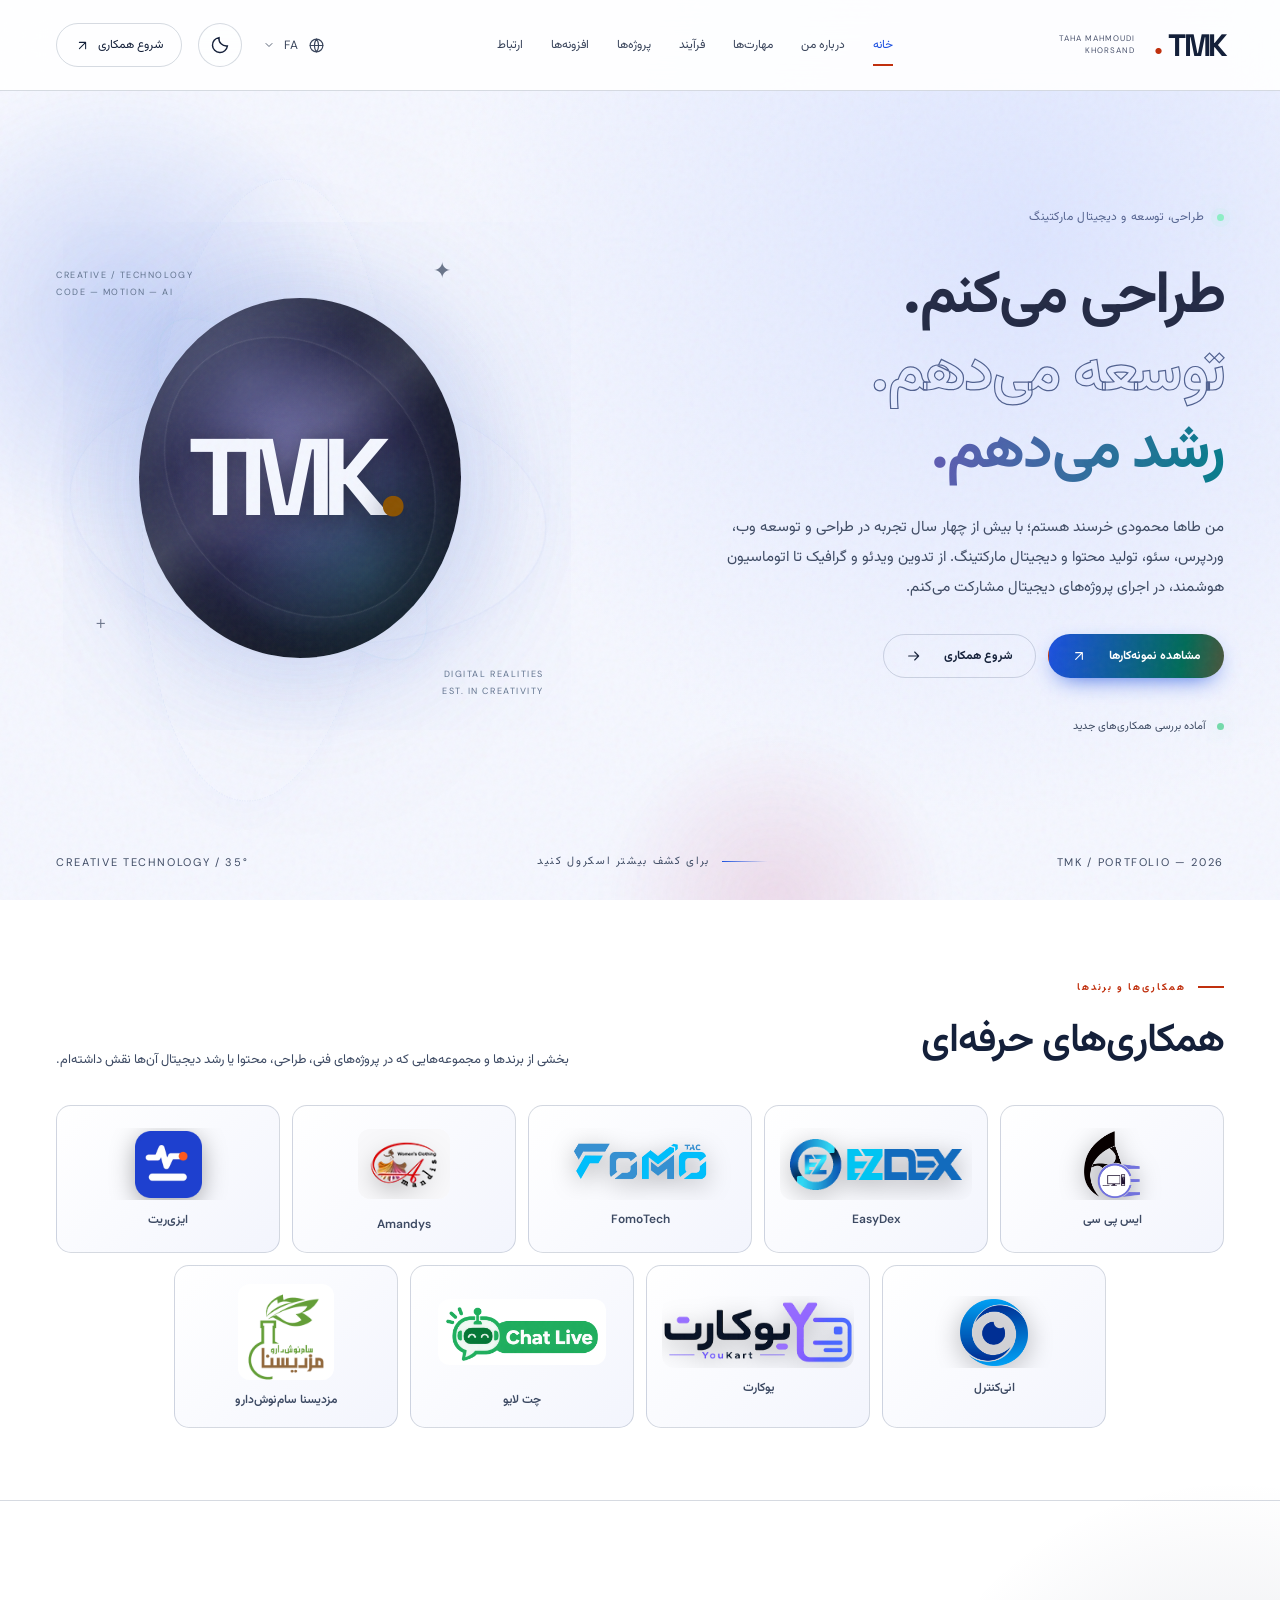
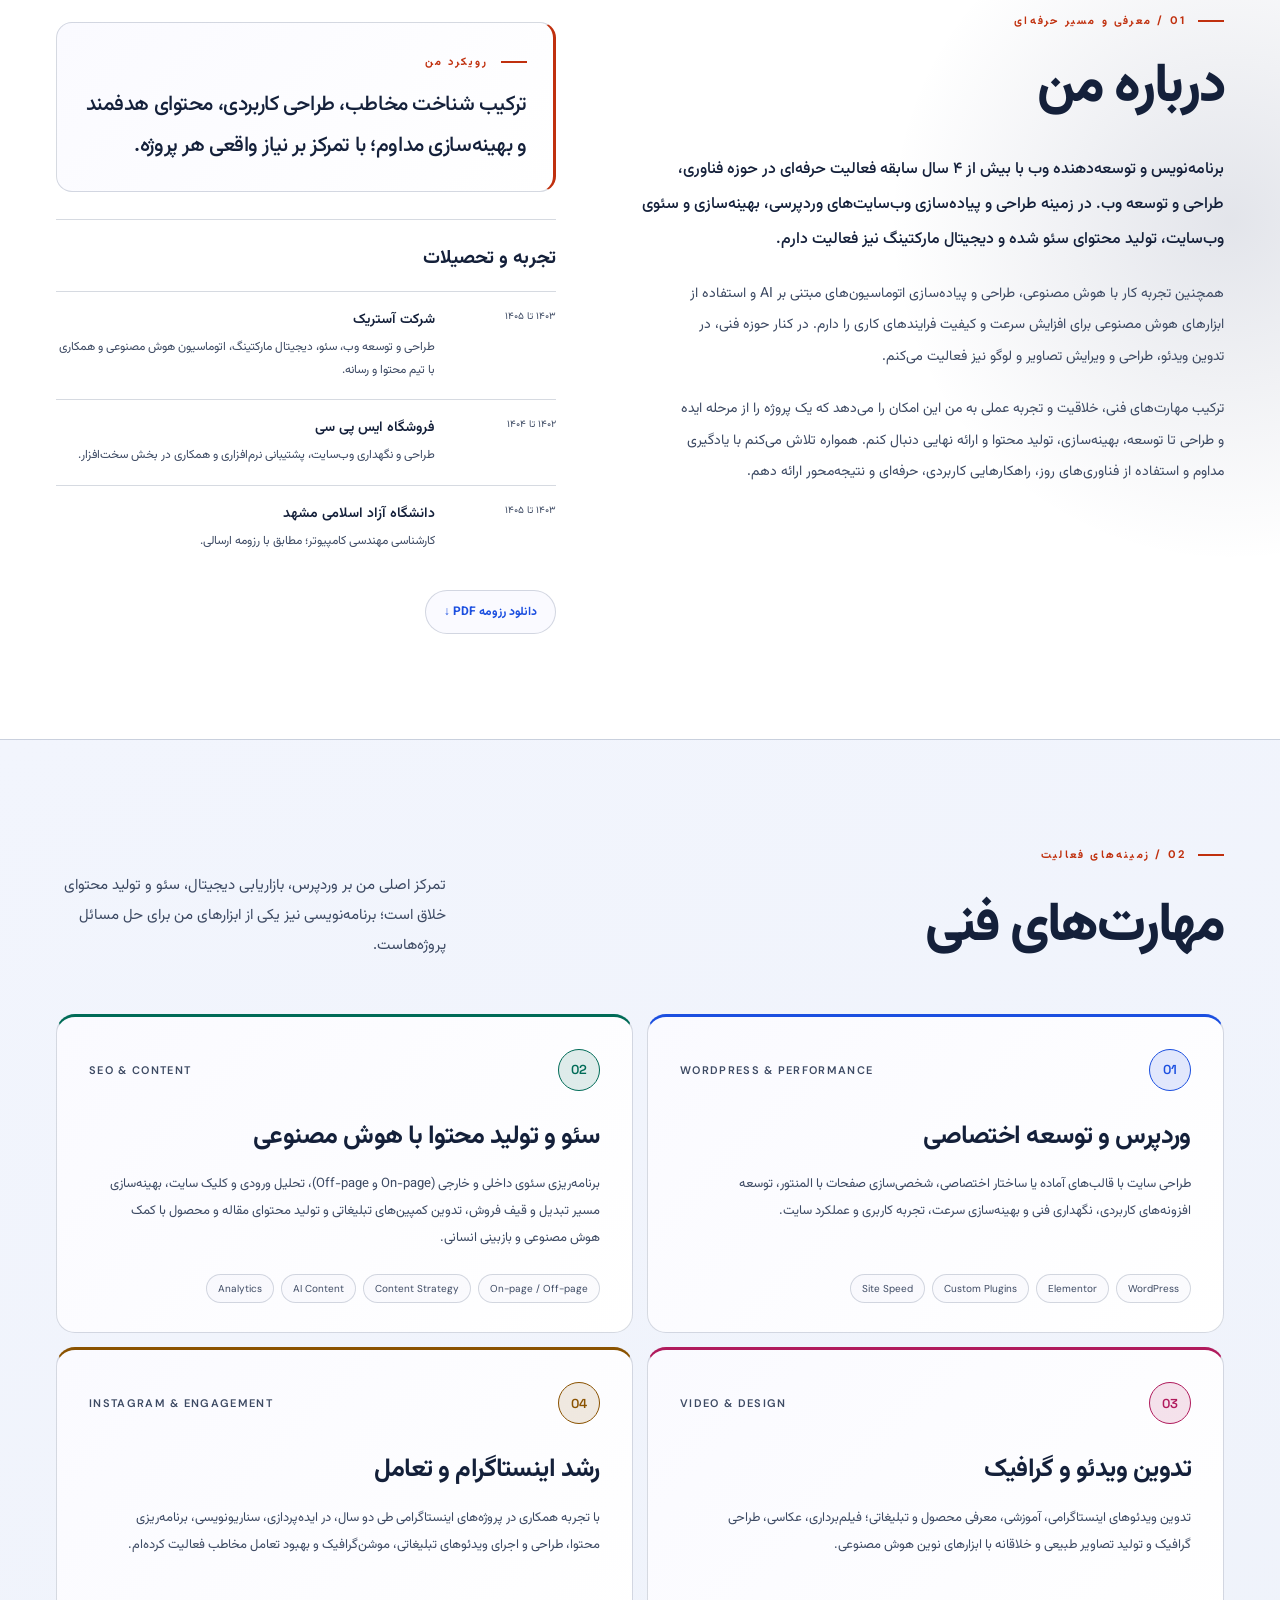
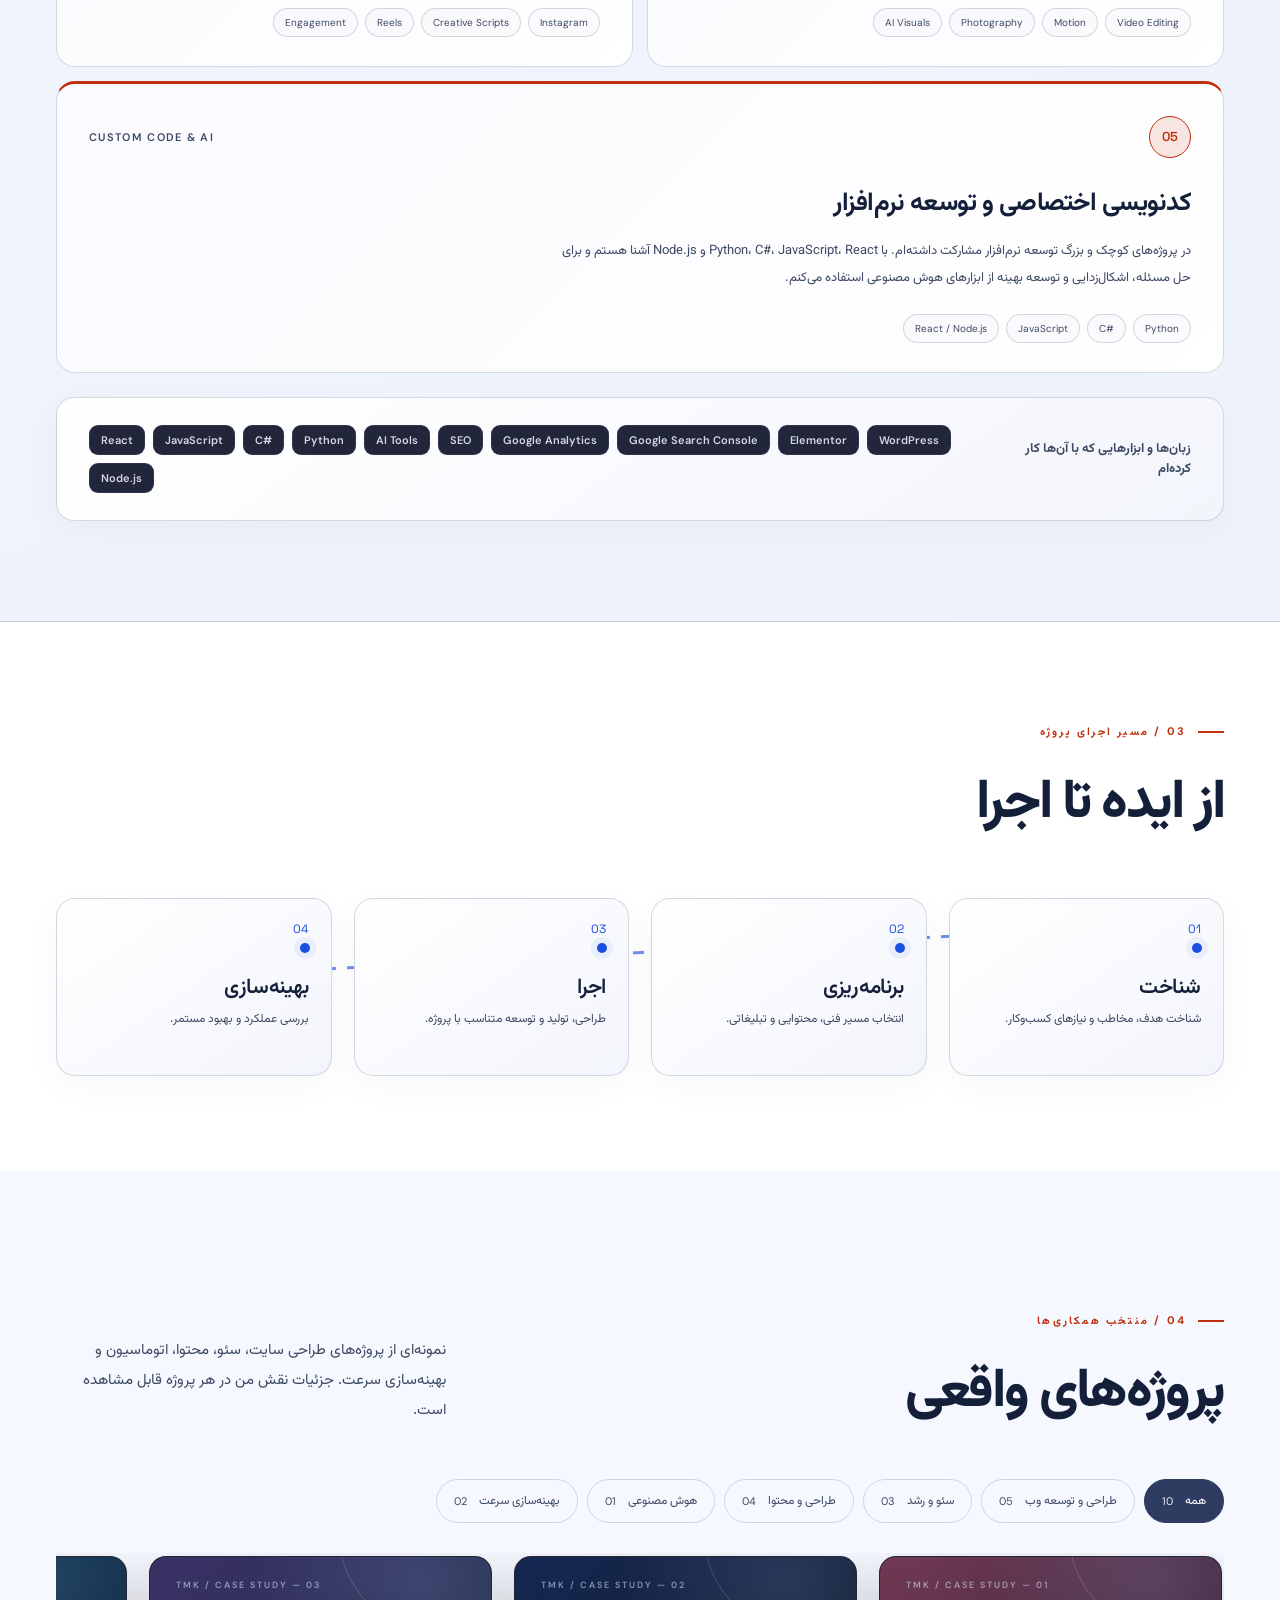
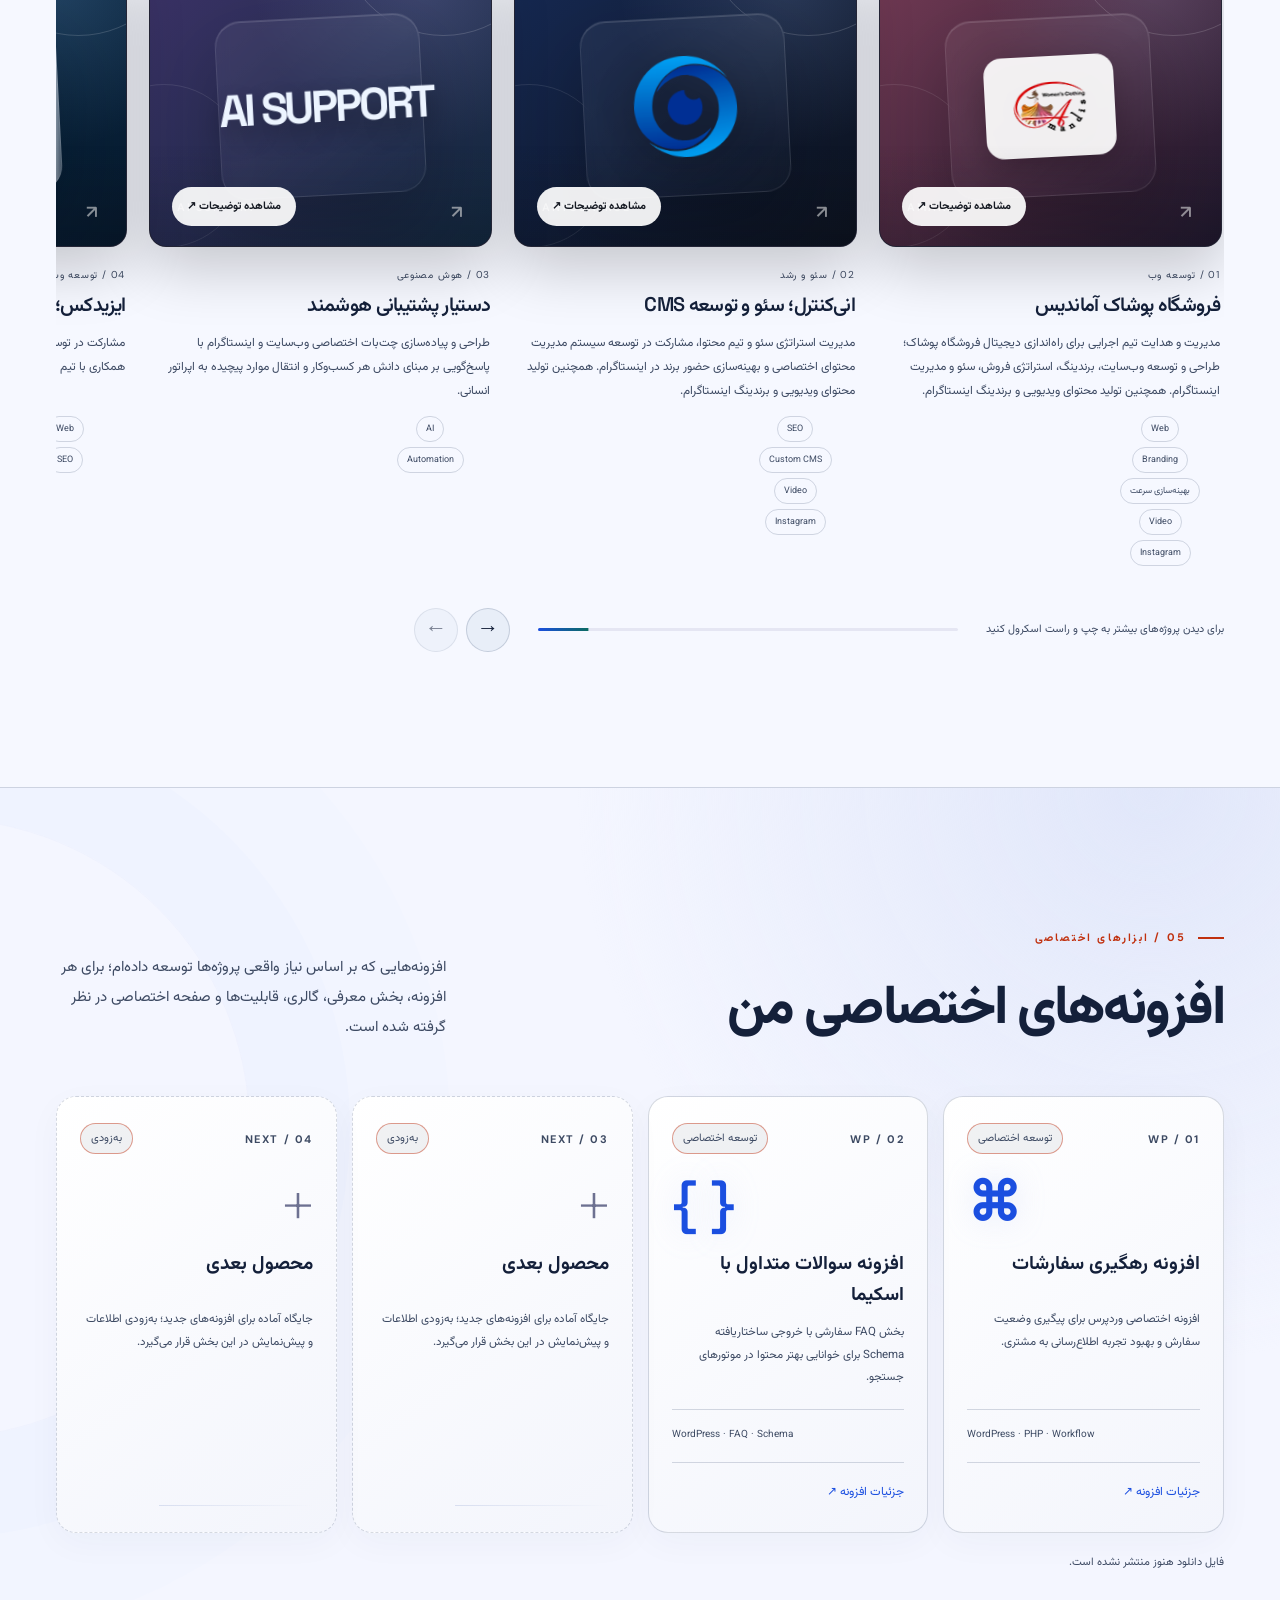
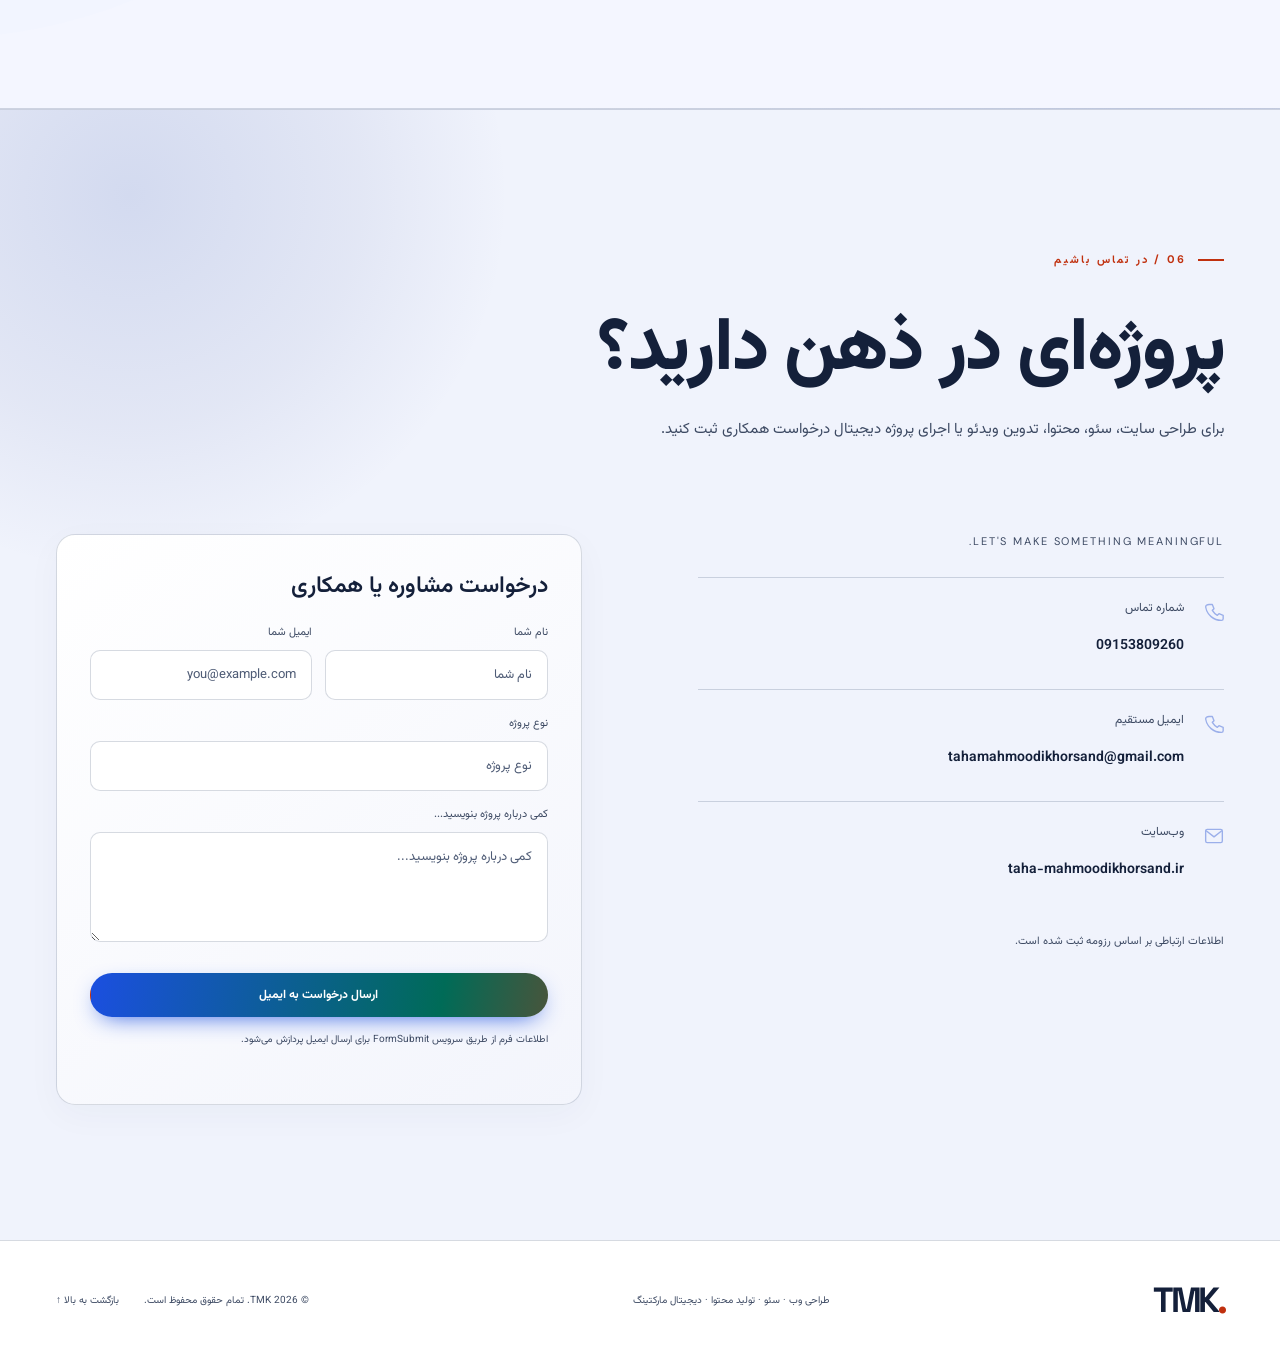
==== index.html @ b14afad9 "first commit" ====
<!DOCTYPE html>

<html data-demo="true" dir="rtl" lang="fa"><head>
<meta charset="utf-8"/><meta content="width=device-width, initial-scale=1" name="viewport"/>
<title>طاها محمودی خرسند | طراحی وب، سئو و دیجیتال مارکتینگ</title><meta content="رزومه و نمونه‌کارهای طاها محمودی خرسند؛ طراحی سایت وردپرسی، توسعه افزونه، سئو، تولید محتوا، تدوین ویدئو، رشد اینستاگرام و دیجیتال مارکتینگ." name="description"/><meta content="#080a13" name="theme-color"/>
<script>(function(){var d=document.documentElement,t=null;try{t=localStorage.getItem('tmk_theme')}catch(e){}if(t!=='dark'&&t!=='light')t=matchMedia('(prefers-color-scheme: light)').matches?'light':'dark';d.dataset.theme=t}())</script><meta name="color-scheme" content="dark light"/><meta name="robots" content="index,follow,max-image-preview:large"/><meta property="og:type" content="website"/><meta property="og:title" content="طاها محمودی خرسند | طراحی وب، سئو و دیجیتال مارکتینگ"/><meta property="og:description" content="رزومه و نمونه‌کارهای طاها محمودی خرسند؛ طراحی سایت وردپرسی، توسعه افزونه، سئو، تولید محتوا، تدوین ویدئو، رشد اینستاگرام و دیجیتال مارکتینگ."/><meta property="og:locale" content="fa_IR"/><meta property="og:site_name" content="TMK"/><meta property="og:image" content="https://taha-mahmoodikhorsand.ir/assets/social/og-image.png"/><meta property="og:image:secure_url" content="https://taha-mahmoodikhorsand.ir/assets/social/og-image.png"/><meta property="og:image:type" content="image/png"/><meta property="og:image:width" content="1200"/><meta property="og:image:height" content="630"/><meta property="og:image:alt" content="نشان TMK؛ طاها محمودی خرسند"/><meta name="twitter:card" content="summary_large_image"/><meta name="twitter:title" content="طاها محمودی خرسند | طراحی وب، سئو و دیجیتال مارکتینگ"/><meta name="twitter:description" content="رزومه و نمونه‌کارهای طاها محمودی خرسند؛ طراحی سایت وردپرسی، توسعه افزونه، سئو، تولید محتوا، تدوین ویدئو، رشد اینستاگرام و دیجیتال مارکتینگ."/><meta name="twitter:image" content="https://taha-mahmoodikhorsand.ir/assets/social/og-image.png"/><meta name="twitter:image:alt" content="نشان TMK؛ طاها محمودی خرسند"/><link rel="icon" type="image/x-icon" href="favicon.ico"/><link rel="icon" type="image/png" sizes="32x32" href="assets/social/favicon-32.png"/><link rel="icon" type="image/png" sizes="192x192" href="assets/logos/icon-192.png"/><link rel="apple-touch-icon" sizes="180x180" href="assets/social/apple-touch-icon.png"/><link rel="preconnect" href="https://fonts.googleapis.com"/><link rel="preconnect" href="https://fonts.gstatic.com" crossorigin=""/><link rel="stylesheet" href="https://fonts.googleapis.com/css2?family=DM+Sans:wght@400;500;600;700;800&amp;family=Space+Grotesk:wght@400;500;600;700&amp;family=Vazirmatn:wght@400;500;600;700;800&amp;display=swap"/><script type="application/ld+json">{"@context": "https://schema.org", "@graph": [{"@type": "Person", "@id": "https://taha-mahmoodikhorsand.ir/#person", "name": "طاها محمودی خرسند", "url": "https://taha-mahmoodikhorsand.ir", "email": "mailto:tahamahmoodikhorsand@gmail.com", "telephone": "+989153809260", "description": "رزومه و نمونه‌کارهای طاها محمودی خرسند؛ طراحی سایت وردپرسی، توسعه افزونه، سئو، تولید محتوا، تدوین ویدئو، رشد اینستاگرام و دیجیتال مارکتینگ.", "image": {"@type": "ImageObject", "url": "https://taha-mahmoodikhorsand.ir/assets/social/tmk-emblem-512.png", "width": 512, "height": 512}, "brand": {"@id": "https://taha-mahmoodikhorsand.ir/#brand"}}, {"@type": "WebSite", "@id": "https://taha-mahmoodikhorsand.ir/#website", "url": "https://taha-mahmoodikhorsand.ir", "name": "طاها محمودی خرسند", "inLanguage": "fa", "publisher": {"@id": "https://taha-mahmoodikhorsand.ir/#person"}, "image": "https://taha-mahmoodikhorsand.ir/assets/social/og-image.png"}, {"@type": "Organization", "@id": "https://taha-mahmoodikhorsand.ir/#brand", "name": "TMK", "url": "https://taha-mahmoodikhorsand.ir/", "logo": {"@type": "ImageObject", "url": "https://taha-mahmoodikhorsand.ir/assets/social/tmk-emblem-512.png", "width": 512, "height": 512}, "image": "https://taha-mahmoodikhorsand.ir/assets/social/og-image.png"}]}</script><link href="site.css" rel="stylesheet"/></head><body>
<div class="site" data-lang="fa"><div aria-hidden="true" class="noise"></div><div aria-hidden="true" class="pointer-light"></div><header class="site-header" id="top"><div class="nav-shell container"><a aria-label="TMK, homepage" class="brand" href="#home"><span class="brand-type">TMK</span><span class="brand-dot">.</span><span class="brand-tag">TAHA MAHMOUDI<br/>KHORSAND</span></a><nav aria-label="Primary navigation" class="desktop-nav"><a class="nav-link nav-active" href="#home">خانه</a><a class="nav-link" href="#about">درباره من</a><a class="nav-link" href="#expertise">مهارت‌ها</a><a class="nav-link" href="#process">فرآیند</a><a class="nav-link" href="#work">پروژه‌ها</a><a class="nav-link" href="#plugins">افزونه‌ها</a><a class="nav-link" href="#contact">ارتباط</a></nav><div class="nav-actions"><div class="language-control" data-language-control=""><button aria-expanded="false" aria-haspopup="true" aria-label="Select language" class="lang-trigger" type="button"><svg aria-hidden="true" class="icon" fill="none" stroke="currentColor" stroke-linecap="round" stroke-linejoin="round" stroke-width="1.65" viewbox="0 0 24 24"><circle cx="12" cy="12" r="9"></circle><path d="M3 12h18M12 3a15 15 0 0 1 0 18M12 3a15 15 0 0 0 0 18"></path></svg><span>FA</span><svg aria-hidden="true" class="icon tiny-icon" fill="none" stroke="currentColor" stroke-linecap="round" stroke-linejoin="round" stroke-width="1.65" viewbox="0 0 24 24"><path d="m6 9 6 6 6-6"></path></svg></button><div class="lang-menu" role="menu"><button class="lang-option is-current" data-locale="fa" role="menuitem" type="button"><span>فارسی</span><span>FA</span></button><button class="lang-option" data-locale="ar" role="menuitem" type="button"><span>العربية</span><span>AR</span></button><button class="lang-option" data-locale="en" role="menuitem" type="button"><span>English</span><span>EN</span></button></div></div><button aria-label="Switch color theme" aria-pressed="false" class="theme-toggle" title="Light / Dark" type="button"><svg class="icon icon-sun" fill="none" stroke="currentColor" stroke-linecap="round" stroke-width="1.7" viewbox="0 0 24 24"><circle cx="12" cy="12" r="4"></circle><path d="M12 2v2m0 16v2M4.93 4.93l1.42 1.42m11.3 11.3 1.42 1.42M2 12h2m16 0h2M4.93 19.07l1.42-1.42m11.3-11.3 1.42-1.42"></path></svg><svg class="icon icon-moon" fill="none" stroke="currentColor" stroke-linecap="round" stroke-width="1.7" viewbox="0 0 24 24"><path d="M20.9 13.2A9 9 0 0 1 10.8 3.1 9 9 0 1 0 20.9 13.2Z"></path></svg></button><a class="nav-contact" href="#contact">شروع همکاری <svg aria-hidden="true" class="icon" fill="none" stroke="currentColor" stroke-linecap="round" stroke-linejoin="round" stroke-width="1.65" viewbox="0 0 24 24"><path d="M7 17 17 7M7 7h10v10"></path></svg></a><button aria-controls="mobile-nav" aria-expanded="false" aria-label="Open menu" class="menu-toggle"><svg aria-hidden="true" class="icon" fill="none" stroke="currentColor" stroke-linecap="round" stroke-linejoin="round" stroke-width="1.65" viewbox="0 0 24 24"><path d="M4 7h16M4 12h16M4 17h16"></path></svg></button></div></div><div class="mobile-nav" hidden="" id="mobile-nav"><a href="#home">خانه<span>01</span></a><a href="#about">درباره من<span>02</span></a><a href="#expertise">مهارت‌ها<span>03</span></a><a href="#process">فرآیند<span>04</span></a><a href="#work">پروژه‌ها<span>05</span></a><a href="#plugins">افزونه‌ها<span>06</span></a><a href="#contact">ارتباط<span>07</span></a></div></header>
<main id="main">
<section aria-labelledby="hero-title" class="hero section" id="home"><div class="hero-ambient ambient-a"></div><div class="hero-ambient ambient-b"></div><div class="hero-grid container"><div class="hero-copy"><div class="hero-eyebrow"><span class="status-ping"></span>طراحی، توسعه و دیجیتال مارکتینگ</div><h1 class="hero-title" id="hero-title"><span class="hero-line">طراحی می‌کنم.</span><span class="hero-line hero-line--outline">توسعه می‌دهم.</span><span class="hero-line hero-line--accent">رشد می‌دهم.</span></h1><p class="hero-description">من طاها محمودی خرسند هستم؛ با بیش از چهار سال تجربه در طراحی و توسعه وب، وردپرس، سئو، تولید محتوا و دیجیتال مارکتینگ. از تدوین ویدئو و گرافیک تا اتوماسیون هوشمند، در اجرای پروژه‌های دیجیتال مشارکت می‌کنم.</p><div class="hero-buttons"><a class="btn btn-primary" href="#work">مشاهده نمونه‌کارها <svg aria-hidden="true" class="icon" fill="none" stroke="currentColor" stroke-linecap="round" stroke-linejoin="round" stroke-width="1.65" viewbox="0 0 24 24"><path d="M7 17 17 7M7 7h10v10"></path></svg></a><a class="btn btn-secondary" href="#contact">شروع همکاری <svg aria-hidden="true" class="icon" fill="none" stroke="currentColor" stroke-linecap="round" stroke-linejoin="round" stroke-width="1.65" viewbox="0 0 24 24"><path d="M4 12h15m-6-6 6 6-6 6"></path></svg></a></div><div class="availability"><span class="availability-dot"></span>آماده بررسی همکاری‌های جدید</div></div><div aria-hidden="true" class="hero-art"><div class="hero-orbit orbit-outer"></div><div class="hero-orbit orbit-inner"></div><div class="hero-orbit orbit-dashed"></div><div class="hero-sphere"><div class="sphere-shine"></div><span class="sphere-logo">TMK<span>.</span></span></div><div class="art-meta meta-top">CREATIVE / TECHNOLOGY<br/>CODE — MOTION — AI</div><div class="art-meta meta-bottom">DIGITAL REALITIES<br/>EST. IN CREATIVITY</div><div class="floating-cross cross-a">✦</div><div class="floating-cross cross-b">+</div></div></div><div class="hero-bottom container"><span>TMK / PORTFOLIO — 2026</span><div class="scroll-indicator"><span class="scroll-line"></span>برای کشف بیشتر اسکرول کنید</div><span>35° / CREATIVE TECHNOLOGY</span></div></section>
<section aria-label="همکاری‌های ارزشمند" class="brands section-sm"><div class="container"><div class="eyebrow">همکاری‌ها و برندها</div><div class="brands-header"><h2 class="minor-heading">همکاری‌های حرفه‌ای</h2><p>بخشی از برندها و مجموعه‌هایی که در پروژه‌های فنی، طراحی، محتوا یا رشد دیجیتال آن‌ها نقش داشته‌ام.</p></div><div class="brand-track"><a class="brand-slot brand-slot--image reveal" href="https://acepc.ir/" target="_blank" rel="noopener noreferrer" aria-label="مشاهده وب‌سایت ایس پی سی"><div class="brand-image-stage"><img alt="ایس پی سی" loading="lazy" src="assets/logos/logo_acepc_finaly01-1.png"/></div><span class="brand-caption">ایس پی سی</span></a><a class="brand-slot brand-slot--image reveal" href="https://ezdex.net/fa" target="_blank" rel="noopener noreferrer" aria-label="مشاهده وب‌سایت EasyDex"><div class="brand-image-stage"><img alt="EasyDex" loading="lazy" src="assets/logos/logo-type.png"/></div><span class="brand-caption">EasyDex</span></a><a class="brand-slot brand-slot--image reveal" href="https://fomotac.ir/" target="_blank" rel="noopener noreferrer" aria-label="مشاهده وب‌سایت FomoTech"><div class="brand-image-stage"><img alt="FomoTech" loading="lazy" src="assets/logos/Fomo-LOGO-png-copy.webp"/></div><span class="brand-caption">FomoTech</span></a><a class="brand-slot brand-slot--image reveal" href="https://amandys.com/" target="_blank" rel="noopener noreferrer" aria-label="مشاهده وب‌سایت Amandys"><div class="brand-image-stage brand-image-stage--light"><img alt="Amandys" loading="lazy" src="assets/logos/amandys-logo.webp"/></div><span class="brand-caption">Amandys</span></a><a class="brand-slot brand-slot--image reveal" href="https://ezrate.me/fa" target="_blank" rel="noopener noreferrer" aria-label="مشاهده وب‌سایت ایزی‌ریت"><div class="brand-image-stage"><img alt="ایزی‌ریت" loading="lazy" src="assets/logos/ezrate-logo.png"/></div><span class="brand-caption">ایزی‌ریت</span></a><a class="brand-slot brand-slot--image reveal" href="https://anycontrol.app/fa" target="_blank" rel="noopener noreferrer" aria-label="مشاهده وب‌سایت انی‌کنترل"><div class="brand-image-stage"><img alt="انی‌کنترل" loading="lazy" src="assets/logos/anycontrol-logo.png"/></div><span class="brand-caption">انی‌کنترل</span></a><div class="brand-slot brand-slot--image reveal"><div class="brand-image-stage brand-image-stage--wide"><img class="logo-on-dark" alt="یوکارت" loading="lazy" src="assets/logos/youkart-logo-lite.png"/><img class="logo-on-light" alt="" aria-hidden="true" loading="lazy" src="assets/logos/youkart-logo-full.png"/></div><span class="brand-caption">یوکارت</span></div><div class="brand-slot brand-slot--image reveal"><div class="brand-image-stage brand-image-stage--paper brand-image-stage--paper-wide"><img alt="چت لایو" loading="lazy" src="assets/logos/chat-live-logo.png"/></div><span class="brand-caption">چت لایو</span></div><a class="brand-slot brand-slot--image reveal" href="https://sam-nosh-daro.onrender.com/?v=2" target="_blank" rel="noopener noreferrer" aria-label="مشاهده وب‌سایت مزدیسنا سام‌نوش‌دارو"><div class="brand-image-stage brand-image-stage--paper brand-image-stage--paper-square"><img alt="مزدیسنا سام‌نوش‌دارو" loading="lazy" src="assets/logos/mazdisena-logo.png"/></div><span class="brand-caption">مزدیسنا سام‌نوش‌دارو</span></a></div></div></section>





<section aria-labelledby="about-heading" class="about-section section" id="about"><div class="about-background"></div><div class="container about-grid"><div class="about-left reveal"><span class="eyebrow">01 / معرفی و مسیر حرفه‌ای</span><h2 class="section-heading" id="about-heading">درباره من</h2><div class="about-body"><p class="about-lead">برنامه‌نویس و توسعه‌دهنده وب با بیش از ۴ سال سابقه فعالیت حرفه‌ای در حوزه فناوری، طراحی و توسعه وب. در زمینه طراحی و پیاده‌سازی وب‌سایت‌های وردپرسی، بهینه‌سازی و سئوی وب‌سایت، تولید محتوای سئو شده و دیجیتال مارکتینگ نیز فعالیت دارم.</p><p>همچنین تجربه کار با هوش مصنوعی، طراحی و پیاده‌سازی اتوماسیون‌های مبتنی بر AI و استفاده از ابزارهای هوش مصنوعی برای افزایش سرعت و کیفیت فرایندهای کاری را دارم. در کنار حوزه فنی، در تدوین ویدئو، طراحی و ویرایش تصاویر و لوگو نیز فعالیت می‌کنم.</p><p>ترکیب مهارت‌های فنی، خلاقیت و تجربه عملی به من این امکان را می‌دهد که یک پروژه را از مرحله ایده و طراحی تا توسعه، بهینه‌سازی، تولید محتوا و ارائه نهایی دنبال کنم. همواره تلاش می‌کنم با یادگیری مداوم و استفاده از فناوری‌های روز، راهکارهایی کاربردی، حرفه‌ای و نتیجه‌محور ارائه دهم.</p></div></div><div class="about-right reveal"><div class="about-quote"><span class="eyebrow">رویکرد من</span><blockquote>ترکیب شناخت مخاطب، طراحی کاربردی، محتوای هدفمند و بهینه‌سازی مداوم؛ با تمرکز بر نیاز واقعی هر پروژه.</blockquote></div><div class="career-timeline"><h3>تجربه و تحصیلات</h3><div class="career-item"><span>۱۴۰۳ تا ۱۴۰۵</span><div><strong>شرکت آستریک</strong><p>طراحی و توسعه وب، سئو، دیجیتال مارکتینگ، اتوماسیون هوش مصنوعی و همکاری با تیم محتوا و رسانه.</p></div></div><div class="career-item"><span>۱۴۰۲ تا ۱۴۰۴</span><div><strong>فروشگاه ایس پی سی</strong><p>طراحی و نگهداری وب‌سایت، پشتیبانی نرم‌افزاری و همکاری در بخش سخت‌افزار.</p></div></div><div class="career-item"><span>۱۴۰۳ تا ۱۴۰۵</span><div><strong>دانشگاه آزاد اسلامی مشهد</strong><p>کارشناسی مهندسی کامپیوتر؛ مطابق با رزومه ارسالی.</p></div></div></div><a class="resume-download" download="taha-mahmoudi-khorsand-resume.pdf" href="assets/resume/taha-khorsand.pdf">دانلود رزومه PDF ↓</a></div></div></section><section aria-labelledby="expertise-heading" class="expertise-section section" id="expertise"><div class="container"><div class="section-top reveal"><span class="eyebrow">02 / زمینه‌های فعالیت</span><div class="section-heading-row"><h2 class="section-heading" id="expertise-heading">مهارت‌های فنی</h2><p class="section-description">تمرکز اصلی من بر وردپرس، بازاریابی دیجیتال، سئو و تولید محتوای خلاق است؛ برنامه‌نویسی نیز یکی از ابزارهای من برای حل مسائل پروژه‌هاست.</p></div></div><div class="expertise-list"><article class="skill-tile reveal"><div class="skill-meta"><span class="skill-index">01</span><span class="skill-code">WORDPRESS &amp; PERFORMANCE</span></div><h3>وردپرس و توسعه اختصاصی</h3><p>طراحی سایت با قالب‌های آماده یا ساختار اختصاصی، شخصی‌سازی صفحات با المنتور، توسعه افزونه‌های کاربردی، نگهداری فنی و بهینه‌سازی سرعت، تجربه کاربری و عملکرد سایت.</p><div class="skill-tags"><span>WordPress</span><span>Elementor</span><span>Custom Plugins</span><span>Site Speed</span></div></article><article class="skill-tile reveal"><div class="skill-meta"><span class="skill-index">02</span><span class="skill-code">SEO &amp; CONTENT</span></div><h3>سئو و تولید محتوا با هوش مصنوعی</h3><p>برنامه‌ریزی سئوی داخلی و خارجی (On-page و Off-page)، تحلیل ورودی و کلیک سایت، بهینه‌سازی مسیر تبدیل و قیف فروش، تدوین کمپین‌های تبلیغاتی و تولید محتوای مقاله و محصول با کمک هوش مصنوعی و بازبینی انسانی.</p><div class="skill-tags"><span>On-page / Off-page</span><span>Content Strategy</span><span>AI Content</span><span>Analytics</span></div></article><article class="skill-tile reveal"><div class="skill-meta"><span class="skill-index">03</span><span class="skill-code">VIDEO &amp; DESIGN</span></div><h3>تدوین ویدئو و گرافیک</h3><p>تدوین ویدئوهای اینستاگرامی، آموزشی، معرفی محصول و تبلیغاتی؛ فیلم‌برداری، عکاسی، طراحی گرافیک و تولید تصاویر طبیعی و خلاقانه با ابزارهای نوین هوش مصنوعی.</p><div class="skill-tags"><span>Video Editing</span><span>Motion</span><span>Photography</span><span>AI Visuals</span></div></article><article class="skill-tile reveal"><div class="skill-meta"><span class="skill-index">04</span><span class="skill-code">INSTAGRAM &amp; ENGAGEMENT</span></div><h3>رشد اینستاگرام و تعامل</h3><p>با تجربه همکاری در پروژه‌های اینستاگرامی طی دو سال، در ایده‌پردازی، سناریونویسی، برنامه‌ریزی محتوا، طراحی و اجرای ویدئوهای تبلیغاتی، موشن‌گرافیک و بهبود تعامل مخاطب فعالیت کرده‌ام.</p><div class="skill-tags"><span>Instagram</span><span>Creative Scripts</span><span>Reels</span><span>Engagement</span></div></article><article class="skill-tile reveal"><div class="skill-meta"><span class="skill-index">05</span><span class="skill-code">CUSTOM CODE &amp; AI</span></div><h3>کدنویسی اختصاصی و توسعه نرم‌افزار</h3><p>در پروژه‌های کوچک و بزرگ توسعه نرم‌افزار مشارکت داشته‌ام. با Python، C#، JavaScript، React و Node.js آشنا هستم و برای حل مسئله، اشکال‌زدایی و توسعه بهینه از ابزارهای هوش مصنوعی استفاده می‌کنم.</p><div class="skill-tags"><span>Python</span><span>C#</span><span>JavaScript</span><span>React / Node.js</span></div></article></div><div class="tech-stack reveal"><span>زبان‌ها و ابزارهایی که با آن‌ها کار کرده‌ام</span><div><b>WordPress</b><b>Elementor</b><b>Google Search Console</b><b>Google Analytics</b><b>SEO</b><b>AI Tools</b><b>Python</b><b>C#</b><b>JavaScript</b><b>React</b><b>Node.js</b></div></div></div></section><section class="process-section section" id="process"><div class="container"><div class="section-top reveal"><span class="eyebrow">03 / مسیر اجرای پروژه</span><h2 class="section-heading">از ایده تا اجرا</h2></div><div class="process-grid"><div aria-hidden="true" class="process-diagonal"></div><article class="process-card reveal"><span class="process-index">01</span><span aria-hidden="true" class="process-node"></span><div><h3>شناخت</h3><p>شناخت هدف، مخاطب و نیازهای کسب‌وکار.</p></div></article><article class="process-card reveal"><span class="process-index">02</span><span aria-hidden="true" class="process-node"></span><div><h3>برنامه‌ریزی</h3><p>انتخاب مسیر فنی، محتوایی و تبلیغاتی.</p></div></article><article class="process-card reveal"><span class="process-index">03</span><span aria-hidden="true" class="process-node"></span><div><h3>اجرا</h3><p>طراحی، تولید و توسعه متناسب با پروژه.</p></div></article><article class="process-card reveal"><span class="process-index">04</span><span aria-hidden="true" class="process-node"></span><div><h3>بهینه‌سازی</h3><p>بررسی عملکرد و بهبود مستمر.</p></div></article></div></div></section><section aria-labelledby="work-heading" class="work-section section" id="work"><div class="container"><div class="section-top reveal"><span class="eyebrow">04 / منتخب همکاری‌ها</span><div class="section-heading-row"><h2 class="section-heading" id="work-heading">پروژه‌های واقعی</h2><p class="section-description">نمونه‌ای از پروژه‌های طراحی سایت، سئو، محتوا، اتوماسیون و بهینه‌سازی سرعت. جزئیات نقش من در هر پروژه قابل مشاهده است.</p></div></div><div aria-label="Filter projects" class="project-filter" role="group"><button aria-pressed="true" class="filter-btn active" data-filter="all" type="button">همه<span>00</span></button><button aria-pressed="false" class="filter-btn" data-filter="web" type="button">طراحی و توسعه وب<span>00</span></button><button aria-pressed="false" class="filter-btn" data-filter="seo" type="button">سئو و رشد<span>00</span></button><button aria-pressed="false" class="filter-btn" data-filter="creative" type="button">طراحی و محتوا<span>00</span></button><button aria-pressed="false" class="filter-btn" data-filter="ai" type="button">هوش مصنوعی<span>00</span></button><button aria-pressed="false" class="filter-btn" data-filter="speed" type="button">بهینه‌سازی سرعت<span>00</span></button></div><div aria-label="برای دیدن پروژه‌های بیشتر به چپ و راست اسکرول کنید" class="projects-scroll" id="projects-scroll" tabindex="0"><article class="project-card" data-categories="web speed creative" data-category="web" data-project="amandys" style="--card-one:#733a54;--card-two:#1f182d">
<a aria-label="مشاهده توضیحات: فروشگاه پوشاک آماندیس" class="project-visual" href="#project-amandys">
<div aria-hidden="true" class="project-art-new art"><div class="project-graphic-ring"></div><div class="project-graphic-ring ring-two"></div><span class="project-art-overline">TMK / CASE STUDY — 01</span><div class="project-logo-wrap"><img alt="" class="project-logo" loading="lazy" src="assets/logos/amandys-logo.webp"/></div><span class="project-art-footer">AMANDYS <span>↗</span></span></div>
<span class="project-view">مشاهده توضیحات ↗</span></a>
<div class="project-info"><div><div class="project-number">01 / توسعه وب</div><h3>فروشگاه پوشاک آماندیس</h3><p class="project-excerpt">مدیریت و هدایت تیم اجرایی برای راه‌اندازی دیجیتال فروشگاه پوشاک؛ طراحی و توسعه وب‌سایت، برندینگ، استراتژی فروش، سئو و مدیریت اینستاگرام. همچنین تولید محتوای ویدیویی و برندینگ اینستاگرام.</p></div><span class="project-tags"><span>Web</span><span>Branding</span><span>بهینه‌سازی سرعت</span><span>Video</span><span>Instagram</span></span></div>
</article><article class="project-card" data-categories="seo creative" data-category="seo" data-project="anycontrol" style="--card-one:#162953;--card-two:#0c121e">
<a aria-label="مشاهده توضیحات: انی‌کنترل؛ سئو و توسعه CMS" class="project-visual" href="#project-anycontrol">
<div aria-hidden="true" class="project-art-new art"><div class="project-graphic-ring"></div><div class="project-graphic-ring ring-two"></div><span class="project-art-overline">TMK / CASE STUDY — 02</span><div class="project-logo-wrap"><img alt="" class="project-logo" loading="lazy" src="assets/logos/anycontrol-logo.png"/></div><span class="project-art-footer">ANYCONTROL <span>↗</span></span></div>
<span class="project-view">مشاهده توضیحات ↗</span></a>
<div class="project-info"><div><div class="project-number">02 / سئو و رشد</div><h3>انی‌کنترل؛ سئو و توسعه CMS</h3><p class="project-excerpt">مدیریت استراتژی سئو و تیم محتوا، مشارکت در توسعه سیستم مدیریت محتوای اختصاصی و بهینه‌سازی حضور برند در اینستاگرام. همچنین تولید محتوای ویدیویی و برندینگ اینستاگرام.</p></div><span class="project-tags"><span>SEO</span><span>Custom CMS</span><span>Video</span><span>Instagram</span></span></div>
</article><article class="project-card" data-categories="ai" data-category="ai" data-project="ai-support" style="--card-one:#3c3267;--card-two:#12283e">
<a aria-label="مشاهده توضیحات: دستیار پشتیبانی هوشمند" class="project-visual" href="#project-ai-support">
<div aria-hidden="true" class="project-art-new art"><div class="project-graphic-ring"></div><div class="project-graphic-ring ring-two"></div><span class="project-art-overline">TMK / CASE STUDY — 03</span><div class="project-logo-wrap"><span class="project-wordmark">AI SUPPORT</span></div><span class="project-art-footer">AI SUPPORT <span>↗</span></span></div>
<span class="project-view">مشاهده توضیحات ↗</span></a>
<div class="project-info"><div><div class="project-number">03 / هوش مصنوعی</div><h3>دستیار پشتیبانی هوشمند</h3><p class="project-excerpt">طراحی و پیاده‌سازی چت‌بات اختصاصی وب‌سایت و اینستاگرام با پاسخ‌گویی بر مبنای دانش هر کسب‌وکار و انتقال موارد پیچیده به اپراتور انسانی.</p></div><span class="project-tags"><span>AI</span><span>Automation</span></span></div>
</article><article class="project-card" data-categories="web" data-category="web" data-project="easydex" style="--card-one:#08385d;--card-two:#07182b">
<a aria-label="مشاهده توضیحات: ایزیدکس؛ توسعه و رشد محتوا" class="project-visual" href="#project-easydex">
<div aria-hidden="true" class="project-art-new art"><div class="project-graphic-ring"></div><div class="project-graphic-ring ring-two"></div><span class="project-art-overline">TMK / CASE STUDY — 04</span><div class="project-logo-wrap"><img alt="" class="project-logo" loading="lazy" src="assets/logos/logo-type.png"/></div><span class="project-art-footer">EASYDEX <span>↗</span></span></div>
<span class="project-view">مشاهده توضیحات ↗</span></a>
<div class="project-info"><div><div class="project-number">04 / توسعه وب</div><h3>ایزیدکس؛ توسعه و رشد محتوا</h3><p class="project-excerpt">مشارکت در توسعه فنی وب‌سایت و راهبری سئو و محتوای هدفمند در همکاری با تیم اجرایی پروژه.</p></div><span class="project-tags"><span>Web</span><span>SEO</span></span></div>
</article><article class="project-card" data-categories="web speed" data-category="web" data-project="ucard" style="--card-one:#31415c;--card-two:#121a30">
<a aria-label="مشاهده توضیحات: یوکارت؛ کارت ویزیت دیجیتال" class="project-visual" href="#project-ucard">
<div aria-hidden="true" class="project-art-new art"><div class="project-graphic-ring"></div><div class="project-graphic-ring ring-two"></div><span class="project-art-overline">TMK / CASE STUDY — 05</span><div class="project-logo-wrap"><img alt="" class="project-logo" loading="lazy" src="assets/logos/youkart-logo-lite.png"/></div><span class="project-art-footer">YOUKART <span>↗</span></span></div>
<span class="project-view">مشاهده توضیحات ↗</span></a>
<div class="project-info"><div><div class="project-number">05 / توسعه وب</div><h3>یوکارت؛ کارت ویزیت دیجیتال</h3><p class="project-excerpt">طراحی و توسعه سایت وردپرسی، مشارکت در بخش‌هایی از بک‌اند اپلیکیشن و تجربه بهینه‌سازی سرعت سایت.</p></div><span class="project-tags"><span>Backend</span><span>WordPress</span><span>بهینه‌سازی سرعت</span></span></div>
</article><article class="project-card" data-categories="seo" data-category="seo" data-project="ezrate" style="--card-one:#09244d;--card-two:#172b69">
<a aria-label="مشاهده توضیحات: ایزی‌ریت؛ سئو و گرافیک" class="project-visual" href="#project-ezrate">
<div aria-hidden="true" class="project-art-new art"><div class="project-graphic-ring"></div><div class="project-graphic-ring ring-two"></div><span class="project-art-overline">TMK / CASE STUDY — 06</span><div class="project-logo-wrap"><img alt="" class="project-logo" loading="lazy" src="assets/logos/ezrate-logo.png"/></div><span class="project-art-footer">EZRATE <span>↗</span></span></div>
<span class="project-view">مشاهده توضیحات ↗</span></a>
<div class="project-info"><div><div class="project-number">06 / سئو و رشد</div><h3>ایزی‌ریت؛ سئو و گرافیک</h3><p class="project-excerpt">فعالیت در تیم پلتفرم نرخ ارز در زمینه سئو، بهبود صفحات و طراحی المان‌های بصری پروژه.</p></div><span class="project-tags"><span>SEO</span><span>UI Graphics</span></span></div>
</article><article class="project-card" data-categories="web" data-category="web" data-project="acepc" style="--card-one:#2d1e42;--card-two:#101827">
<a aria-label="مشاهده توضیحات: فروشگاه ایس پی سی" class="project-visual" href="#project-acepc">
<div aria-hidden="true" class="project-art-new art"><div class="project-graphic-ring"></div><div class="project-graphic-ring ring-two"></div><span class="project-art-overline">TMK / CASE STUDY — 07</span><div class="project-logo-wrap"><img alt="" class="project-logo" loading="lazy" src="assets/logos/logo_acepc_finaly01-1.png"/></div><span class="project-art-footer">ACE PC <span>↗</span></span></div>
<span class="project-view">مشاهده توضیحات ↗</span></a>
<div class="project-info"><div><div class="project-number">07 / توسعه وب</div><h3>فروشگاه ایس پی سی</h3><p class="project-excerpt">طراحی، توسعه و نگهداری وب‌سایت فروشگاه در کنار همکاری در پشتیبانی نرم‌افزار، سخت‌افزار و ارتقای سیستم‌ها.</p></div><span class="project-tags"><span>Web</span><span>Maintenance</span></span></div>
</article><article class="project-card" data-categories="creative" data-category="creative" data-project="fomotech" style="--card-one:#0e3c62;--card-two:#101b31">
<a aria-label="مشاهده توضیحات: فوموتک؛ طراحی رابط کاربری" class="project-visual" href="#project-fomotech">
<div aria-hidden="true" class="project-art-new art"><div class="project-graphic-ring"></div><div class="project-graphic-ring ring-two"></div><span class="project-art-overline">TMK / CASE STUDY — 08</span><div class="project-logo-wrap"><img alt="" class="project-logo" loading="lazy" src="assets/logos/Fomo-LOGO-png-copy.webp"/></div><span class="project-art-footer">FOMOTECH <span>↗</span></span></div>
<span class="project-view">مشاهده توضیحات ↗</span></a>
<div class="project-info"><div><div class="project-number">08 / طراحی</div><h3>فوموتک؛ طراحی رابط کاربری</h3><p class="project-excerpt">همکاری با تیم فوموتک در طراحی و دیزاین بخش‌هایی از رابط کاربری وب‌سایت.</p></div><span class="project-tags"><span>UI</span><span>Visual Design</span></span></div>
</article><article class="project-card" data-categories="seo" data-category="seo" data-project="asterik" style="--card-one:#123361;--card-two:#131a34">
<a aria-label="مشاهده توضیحات: آستریک؛ سئو و اتوماسیون" class="project-visual" href="#project-asterik">
<div aria-hidden="true" class="project-art-new art"><div class="project-graphic-ring"></div><div class="project-graphic-ring ring-two"></div><span class="project-art-overline">TMK / CASE STUDY — 09</span><div class="project-logo-wrap"><span class="project-wordmark">ASTERIK</span></div><span class="project-art-footer">ASTERIK <span>↗</span></span></div>
<span class="project-view">مشاهده توضیحات ↗</span></a>
<div class="project-info"><div><div class="project-number">09 / سئو و رشد</div><h3>آستریک؛ سئو و اتوماسیون</h3><p class="project-excerpt">توسعه وب‌سایت، راهبری فعالیت‌های سئو و تولید محتوا و اجرای اتوماسیون مبتنی بر هوش مصنوعی در همکاری با تیم‌های رسانه.</p></div><span class="project-tags"><span>SEO</span><span>AI Workflows</span></span></div>
</article>
<article class="project-card" data-categories="web creative" data-category="web" data-project="mazdisena" style="--card-one:#1d4a35;--card-two:#112019">
<a aria-label="مشاهده توضیحات: مزدیسنا سام‌نوش‌دارو؛ لندینگ‌پیج خبری" class="project-visual" href="#project-mazdisena">
<div aria-hidden="true" class="project-art-new art"><div class="project-graphic-ring"></div><div class="project-graphic-ring ring-two"></div><span class="project-art-overline">TMK / CASE STUDY — 10</span><div class="project-logo-wrap"><img alt="" class="project-logo" loading="lazy" src="assets/logos/mazdisena-logo.png"/></div><span class="project-art-footer">MAZDISENA <span>↗</span></span></div>
<span class="project-view">مشاهده توضیحات ↗</span></a>
<div class="project-info"><div><div class="project-number">10 / توسعه وب</div><h3>مزدیسنا سام‌نوش‌دارو؛ لندینگ‌پیج خبری</h3><p class="project-excerpt">همکاری با شرکت دارویی مزدیسنا سام‌نوش‌دارو برای طراحی لندینگ‌پیج خبری؛ ارائه اسناد، مدارک و پوشش‌های خبری برای روشن‌کردن این موضوع که داروی منتشرشده با نام شرکت، محصول این مجموعه نبوده است.</p></div><span class="project-tags"><span>Landing Page</span><span>Content</span></span></div>
</article></div><div class="projects-toolbar"><p>برای دیدن پروژه‌های بیشتر به چپ و راست اسکرول کنید</p><div aria-hidden="true" class="projects-progress"><span></span></div><div class="projects-controls"><button aria-label="پروژه قبلی" class="project-arrow" data-direction="prev" type="button">←</button><button aria-label="پروژه بعدی" class="project-arrow" data-direction="next" type="button">→</button></div></div></div></section><section aria-labelledby="plugins-heading" class="plugins-section section" id="plugins"><div aria-hidden="true" class="plugin-orb"></div><div class="container"><div class="section-top reveal"><span class="eyebrow">05 / ابزارهای اختصاصی</span><div class="section-heading-row"><h2 class="section-heading" id="plugins-heading">افزونه‌های اختصاصی من</h2><p class="section-description">افزونه‌هایی که بر اساس نیاز واقعی پروژه‌ها توسعه داده‌ام؛ برای هر افزونه، بخش معرفی، گالری، قابلیت‌ها و صفحه اختصاصی در نظر گرفته شده است.</p></div></div><div class="plugins-grid"><article class="plugin-card reveal" data-plugin="order-tracking"><div class="plugin-card-head"><span class="plugin-index">01 / WP</span><span class="plugin-status">توسعه اختصاصی</span></div><div aria-hidden="true" class="plugin-symbol">⌘</div><h3>افزونه رهگیری سفارشات</h3><p>افزونه اختصاصی وردپرس برای پیگیری وضعیت سفارش و بهبود تجربه اطلاع‌رسانی به مشتری.</p><div class="plugin-tech">WordPress · PHP · Workflow</div><button class="plugin-link plugin-open" data-plugin-open="order-tracking" type="button">جزئیات افزونه ↗</button></article><article class="plugin-card reveal" data-plugin="faq-schema"><div class="plugin-card-head"><span class="plugin-index">02 / WP</span><span class="plugin-status">توسعه اختصاصی</span></div><div aria-hidden="true" class="plugin-symbol">{ }</div><h3>افزونه سوالات متداول با اسکیما</h3><p>بخش FAQ سفارشی با خروجی ساختاریافته Schema برای خوانایی بهتر محتوا در موتورهای جستجو.</p><div class="plugin-tech">WordPress · FAQ · Schema</div><button class="plugin-link plugin-open" data-plugin-open="faq-schema" type="button">جزئیات افزونه ↗</button></article><article class="plugin-card plugin-card--soon reveal"><div class="plugin-card-head"><span class="plugin-index">03 / NEXT</span><span class="plugin-status">به‌زودی</span></div><div aria-hidden="true" class="plugin-placeholder-mark">+</div><h3>محصول بعدی</h3><p>جایگاه آماده برای افزونه‌های جدید؛ به‌زودی اطلاعات و پیش‌نمایش در این بخش قرار می‌گیرد.</p><div class="plugin-ghost-line"></div></article><article class="plugin-card plugin-card--soon reveal"><div class="plugin-card-head"><span class="plugin-index">04 / NEXT</span><span class="plugin-status">به‌زودی</span></div><div aria-hidden="true" class="plugin-placeholder-mark">+</div><h3>محصول بعدی</h3><p>جایگاه آماده برای افزونه‌های جدید؛ به‌زودی اطلاعات و پیش‌نمایش در این بخش قرار می‌گیرد.</p><div class="plugin-ghost-line"></div></article></div><p class="plugins-footnote">فایل دانلود هنوز منتشر نشده است.</p></div></section><section aria-labelledby="contact-heading" class="contact-section section" id="contact"><div class="contact-aura"></div><div class="container"><div class="contact-header reveal"><span class="eyebrow">06 / در تماس باشیم</span><h2 class="contact-heading" id="contact-heading">پروژه‌ای در ذهن دارید؟</h2><p>برای طراحی سایت، سئو، محتوا، تدوین ویدئو یا اجرای پروژه دیجیتال درخواست همکاری ثبت کنید.</p></div><div class="contact-layout"><div class="contact-details reveal"><div class="contact-subheading">LET'S MAKE SOMETHING MEANINGFUL.</div><div class="contact-method"><svg aria-hidden="true" class="icon" fill="none" stroke="currentColor" stroke-linecap="round" stroke-linejoin="round" stroke-width="1.65" viewbox="0 0 24 24"><path d="M6 3h4l2 5-2 2c1.5 2.5 3.5 4.5 6 6l2-2 5 2v4c0 1-1 2-2 2A19 19 0 0 1 2 6c0-2 2-3 4-3Z"></path></svg><div><span>شماره تماس</span><a class="contact-value" dir="ltr" href="tel:+989153809260">09153809260</a></div></div><div class="contact-method"><svg aria-hidden="true" class="icon" fill="none" stroke="currentColor" stroke-linecap="round" stroke-linejoin="round" stroke-width="1.65" viewbox="0 0 24 24"><path d="M6 3h4l2 5-2 2c1.5 2.5 3.5 4.5 6 6l2-2 5 2v4c0 1-1 2-2 2A19 19 0 0 1 2 6c0-2 2-3 4-3Z"></path></svg><div><span>ایمیل مستقیم</span><a class="contact-value" dir="ltr" href="mailto:tahamahmoodikhorsand@gmail.com">tahamahmoodikhorsand@gmail.com</a></div></div><div class="contact-method"><svg aria-hidden="true" class="icon" fill="none" stroke="currentColor" stroke-linecap="round" stroke-linejoin="round" stroke-width="1.65" viewbox="0 0 24 24"><rect height="16" rx="2" width="20" x="2" y="4"></rect><path d="m3 6 9 7 9-7"></path></svg><div><span>وب‌سایت</span><a class="contact-value" dir="ltr" href="https://taha-mahmoodikhorsand.ir" rel="noopener" target="_blank">taha-mahmoodikhorsand.ir</a></div></div><span class="contact-note">اطلاعات ارتباطی بر اساس رزومه ثبت شده است.</span></div><form action="https://formsubmit.co/tahamahmoodikhorsand@gmail.com" class="inquiry-form reveal" data-email-endpoint="https://formsubmit.co/ajax/tahamahmoodikhorsand@gmail.com" id="inquiry-form" method="POST"><h3>درخواست مشاوره یا همکاری</h3><input name="_subject" type="hidden" value="TMK Portfolio — New consultation request"/><input name="_template" type="hidden" value="table"/><input aria-hidden="true" autocomplete="off" class="honeypot" name="_honey" tabindex="-1" type="text" value=""/><div class="form-row"><label><span>نام شما</span><input autocomplete="name" name="name" placeholder="نام شما" required="" type="text"/></label><label><span>ایمیل شما</span><input autocomplete="email" name="email" placeholder="you@example.com" required="" type="email"/></label></div><label><span>نوع پروژه</span><input name="subject" placeholder="نوع پروژه" required="" type="text"/></label><label><span>کمی درباره پروژه بنویسید...</span><textarea minlength="10" name="message" placeholder="کمی درباره پروژه بنویسید..." required="" rows="4"></textarea></label><button class="btn btn-primary form-submit" type="submit">ارسال درخواست به ایمیل</button><p class="form-privacy">اطلاعات فرم از طریق سرویس FormSubmit برای ارسال ایمیل پردازش می‌شود.</p><div aria-live="polite" class="form-feedback" role="status"></div></form></div></div></section></main><footer class="footer"><div class="container footer-inner"><a class="footer-brand" href="#home">TMK<span>.</span></a><span class="footer-description">طراحی وب · سئو · تولید محتوا · دیجیتال مارکتینگ</span><div class="footer-end"><span>© <span id="year">2026</span> TMK. تمام حقوق محفوظ است.</span><a href="#home">بازگشت به بالا ↑</a></div></div></footer><div aria-live="polite" class="toaster" id="toast" role="status"></div><dialog aria-label="شرح همکاری" class="project-dialog" id="project-dialog"><button aria-label="Close dialog" class="dialog-close" type="button">×</button><div class="dialog-header"><span class="dialog-kicker"></span><h2 class="dialog-title"></h2><p class="dialog-description"></p></div><div class="dialog-inner"><div class="dialog-section"><h3 class="dialog-role-title"></h3><ul class="dialog-roles"></ul></div><div class="dialog-section"><h3 class="dialog-gallery-title"></h3><p class="dialog-gallery-note"></p><div class="dialog-gallery"></div></div><div class="dialog-section"><h3 class="dialog-compare-title"></h3><div class="compare-grid"></div></div><div class="dialog-actions"><a class="btn btn-primary dialog-website" rel="noopener noreferrer" target="_blank"></a></div></div></dialog><dialog aria-label="معرفی افزونه" class="project-dialog plugin-dialog" id="plugin-dialog"><button aria-label="Close dialog" class="dialog-close" type="button">×</button><div class="dialog-header"><span class="dialog-kicker"></span><h2 class="dialog-title"></h2><p class="dialog-description"></p></div><div class="dialog-inner"><div class="dialog-section"><h3 class="dialog-role-title"></h3><ul class="dialog-roles"></ul></div><div class="dialog-section"><h3 class="dialog-gallery-title"></h3><div class="dialog-gallery"></div></div><div class="dialog-actions"><a class="btn btn-secondary plugin-detail-page"></a><button class="btn btn-primary plugin-download" disabled="" type="button"></button></div><p class="dialog-footnote"></p></div></dialog><script id="site-config" type="application/json">{"lang": "fa", "copySuccess": "متن درخواست کپی شد؛ پس از اضافه شدن ایمیل، امکان ارسال مستقیم فعال می‌شود.", "copyFail": "متن درخواست آماده شد. می‌توانید آن را کپی کنید.", "viewMore": "پروژه‌های بیشتر", "viewLess": "نمایش کمتر", "demoMode": false, "moreDefault": 1000, "projects": [{"slug": "amandys", "title": "فروشگاه پوشاک آماندیس", "description": "مدیریت و هدایت تیم اجرایی برای راه‌اندازی دیجیتال فروشگاه پوشاک؛ طراحی و توسعه وب‌سایت، برندینگ، استراتژی فروش، سئو و مدیریت اینستاگرام. همچنین تولید محتوای ویدیویی و برندینگ اینستاگرام.", "category": "web", "tags": ["Web", "Branding", "SEO", "Video", "Instagram"]}, {"slug": "anycontrol", "title": "انی‌کنترل؛ سئو و توسعه CMS", "description": "مدیریت استراتژی سئو و تیم محتوا، مشارکت در توسعه سیستم مدیریت محتوای اختصاصی و بهینه‌سازی حضور برند در اینستاگرام. همچنین تولید محتوای ویدیویی و برندینگ اینستاگرام.", "category": "seo", "tags": ["SEO", "Custom CMS", "Content", "Video", "Instagram"]}, {"slug": "ai-support", "title": "دستیار پشتیبانی هوشمند", "description": "طراحی و پیاده‌سازی چت‌بات اختصاصی وب‌سایت و اینستاگرام با پاسخ‌گویی بر مبنای دانش هر کسب‌وکار و انتقال موارد پیچیده به اپراتور انسانی.", "category": "ai", "tags": ["AI", "Automation", "Support"]}, {"slug": "easydex", "title": "ایزیدکس؛ توسعه و رشد محتوا", "description": "مشارکت در توسعه فنی وب‌سایت و راهبری سئو و محتوای هدفمند در همکاری با تیم اجرایی پروژه.", "category": "web", "tags": ["Web", "SEO", "Content"]}, {"slug": "ucard", "title": "یوکارت؛ کارت ویزیت دیجیتال", "description": "توسعه وب‌سایت وردپرسی و مشارکت در معماری، برنامه‌نویسی و توسعه بک‌اند پلتفرم کارت ویزیت دیجیتال.", "category": "web", "tags": ["Backend", "WordPress", "Architecture"]}, {"slug": "ezrate", "title": "ایزی‌ریت؛ سئو و گرافیک", "description": "فعالیت در تیم پلتفرم نرخ ارز در زمینه سئو، بهبود صفحات و طراحی المان‌های بصری پروژه.", "category": "seo", "tags": ["SEO", "UI Graphics", "Growth"]}, {"slug": "acepc", "title": "فروشگاه ایس پی سی", "description": "طراحی، توسعه و نگهداری وب‌سایت فروشگاه در کنار همکاری در پشتیبانی نرم‌افزار، سخت‌افزار و ارتقای سیستم‌ها.", "category": "web", "tags": ["Web", "Maintenance", "IT"]}, {"slug": "fomotech", "title": "فوموتک؛ طراحی رابط کاربری", "description": "همکاری با تیم فوموتک در طراحی و دیزاین بخش‌هایی از رابط کاربری وب‌سایت.", "category": "creative", "tags": ["UI", "Visual Design", "Web"]}, {"slug": "asterik", "title": "آستریک؛ سئو و اتوماسیون", "description": "توسعه وب‌سایت، راهبری فعالیت‌های سئو و تولید محتوا و اجرای اتوماسیون مبتنی بر هوش مصنوعی در همکاری با تیم‌های رسانه.", "category": "seo", "tags": ["SEO", "AI Workflows", "Content"]}, {"slug": "mazdisena", "title": "مزدیسنا سام‌نوش‌دارو؛ لندینگ‌پیج خبری", "description": "همکاری با شرکت دارویی مزدیسنا سام‌نوش‌دارو برای طراحی لندینگ‌پیج خبری؛ ارائه اسناد، مدارک و پوشش‌های خبری برای روشن‌کردن این موضوع که داروی منتشرشده با نام شرکت، محصول این مجموعه نبوده است.", "category": "web", "tags": ["Landing Page", "Content", "Design"]}], "formSending": "در حال ارسال درخواست...", "formSuccess": "درخواست ثبت شد. پاسخ از طریق ایمیل ارائه می‌شود.", "formError": "ارسال انجام نشد؛ دوباره تلاش کنید یا مستقیماً ایمیل بزنید.", "formActive": "برای دریافت اولین درخواست‌ها، مالک ایمیل باید لینک فعال‌سازی FormSubmit را تأیید کند.", "projectDetails": {"amandys": {"intro": "آماندیس، پروژه راه‌اندازی و توسعه دیجیتال فروشگاه پوشاک زنانه بود. بر اساس رزومه، مسئولیت هدایت و هماهنگی تیم اجرایی و نظارت بر فرایندهای آنلاین مجموعه را برعهده داشتم.", "roles": ["مدیریت مسیر راه‌اندازی و توسعه وب‌سایت فروشگاهی", "هماهنگی برندینگ و استراتژی‌های فروش آنلاین", "راهبری فعالیت‌های سئو و مدیریت اینستاگرام", "همکاری در بررسی و بهینه‌سازی عملکرد و سرعت وب‌سایت", "تولید محتوای ویدیویی و برندینگ اینستاگرام"], "website": "https://amandys.com/", "gallery": [], "before": [{"src": "assets/gallery/projects/amandys-before.webp", "alt": "آماندیس؛ قبل"}], "after": [{"src": "assets/gallery/projects/amandys-after-1.webp", "alt": "آماندیس؛ بعد (صفحه اصلی)"}, {"src": "assets/gallery/projects/amandys-after-2.webp", "alt": "آماندیس؛ بعد (محصولات)"}], "noGallery": true, "seo": [], "speed": [], "instagram": {"url": "https://www.instagram.com/amandys.shop/", "handle": "@Amandys.shop", "image": null}}, "anycontrol": {"intro": "در پروژه انی‌کنترل، به‌عنوان مدیر سئو و محتوا فعالیت کردم و هم‌زمان در بخش فنی سیستم مدیریت محتوای اختصاصی و بهبود حضور اینستاگرامی مجموعه همکاری داشتم.", "roles": ["راهبری استراتژی سئو و اولویت‌بندی موضوعات محتوا", "مدیریت و هماهنگی تیم تولید محتوا", "مشارکت در طراحی و توسعه CMS اختصاصی", "همکاری در بهینه‌سازی محتوای سایت و فعالیت‌های اینستاگرام", "تولید محتوای ویدیویی و برندینگ اینستاگرام"], "website": "https://anycontrol.app/fa", "gallery": [{"src": "assets/gallery/projects/anycontrol-home.webp", "alt": "صفحه اصلی انی‌کنترل"}, {"src": "assets/gallery/projects/anycontrol-blog.webp", "alt": "بلاگ انی‌کنترل"}], "seo": [{"src": "assets/gallery/projects/anycontrol-search-console-28d.webp", "alt": "گزارش عملکرد سرچ کنسول؛ ۲۸ روز اخیر"}, {"src": "assets/gallery/projects/anycontrol-search-console-compare.webp", "alt": "سرچ کنسول؛ مقایسه ۷ روز اخیر با ۷ روز قبل"}], "instagram": {"url": "", "handle": "", "image": null}}, "ai-support": {"intro": "برای پاسخ‌گویی به کاربران وب‌سایت و اینستاگرام، سامانه پشتیبانی هوشمندی طراحی و پیاده‌سازی کردم که پاسخ‌ها را بر اساس اطلاعات همان کسب‌وکار ارائه می‌دهد. بر اساس رزومه، این راهکار در پروژه‌های انی‌کنترل و ایزیدکس مورد استفاده قرار گرفته است.", "roles": ["طراحی فرایند پاسخ‌گویی بر پایه اطلاعات اختصاصی کسب‌وکار", "پیاده‌سازی پاسخ‌گویی در وب‌سایت و کانال‌های اینستاگرامی", "تعریف مسیر ارجاع مسائل پیچیده به پشتیبان انسانی", "استفاده از اتوماسیون برای کمک به فرایند خدمات مشتری"], "website": "", "gallery": [{"src": "assets/gallery/projects/ai-support-dashboard.webp", "alt": "داشبورد سامانه پشتیبانی هوشمند"}], "before": null, "after": null}, "easydex": {"intro": "در پلتفرم ایزیدکس، در توسعه فنی سایت با تیم اجرایی همکاری داشتم و مسئولیت برنامه‌ریزی و هدایت فعالیت‌های سئو و تولید محتوای هدفمند را پیگیری کردم.", "roles": ["همکاری با تیم در توسعه فنی وب‌سایت", "راهبری مسیر سئو و معماری محتوایی", "برنامه‌ریزی و اجرای تولید محتوای هدفمند", "هماهنگی نیازهای فنی و محتوایی پروژه"], "website": "https://ezdex.net/fa", "gallery": [{"src": "assets/gallery/projects/easydex-landing.webp", "alt": "صفحه فرود ایزی‌دکس"}], "before": null, "after": null, "seo": [], "speed": []}, "ucard": {"intro": "یوکارت پلتفرمی برای ساخت کارت ویزیت دیجیتال است. در طراحی و توسعه سایت وردپرسی آن و نیز در بخش‌هایی از معماری و کدنویسی بک‌اند اپلیکیشن همکاری داشتم.", "roles": ["طراحی و توسعه وب‌سایت مبتنی بر وردپرس", "مشارکت در معماری نرم‌افزار و توسعه بک‌اند اپلیکیشن", "همکاری در سفارشی‌سازی نیازهای فنی پلتفرم", "فعالیت در زمینه بهینه‌سازی عملکرد و سرعت وب‌سایت"], "website": "", "gallery": [], "before": null, "after": null}, "ezrate": {"intro": "در تیم پلتفرم اعلام نرخ ارز ایزی‌ریت، تمرکز همکاری من بر سئو و طراحی گرافیک بود؛ از بهبود صفحات و محتوای سایت تا طراحی اجزای بصری موردنیاز پروژه.", "roles": ["همکاری در بهینه‌سازی سئو و صفحات سایت", "طراحی گرافیک و عناصر بصری", "پشتیبانی از فعالیت‌های محتوایی و رشد ارگانیک", "همکاری با تیم در ارزیابی تجربه کاربری صفحات"], "website": "https://ezrate.me/fa", "gallery": [], "before": null, "after": null}, "acepc": {"intro": "در فروشگاه ایس پی سی، طراحی، توسعه و نگهداری سایت را در کنار مسئولیت‌های مرتبط با نرم‌افزار و سخت‌افزار سیستم‌ها انجام دادم.", "roles": ["طراحی و نگهداری وب‌سایت فروشگاه", "رفع مشکلات نرم‌افزاری سیستم‌ها", "همکاری در ارتقا، مونتاژ و پشتیبانی سخت‌افزار"], "website": "https://acepc.ir/", "gallery": [{"src": "assets/gallery/projects/acepc-home.webp", "alt": "صفحه اصلی فروشگاه ایس پی سی"}, {"src": "assets/gallery/projects/acepc-shop.webp", "alt": "صفحه فروشگاه و فهرست محصولات ایس پی سی"}], "before": null, "after": null}, "fomotech": {"intro": "همکاری من با تیم فوموتک بر بخش‌هایی از طراحی و دیزاین رابط کاربری وب‌سایت متمرکز بود.", "roles": ["مشارکت در طراحی بصری بخش‌هایی از رابط کاربری", "همکاری در اصلاح و تکمیل اجزای طراحی با تیم پروژه"], "website": "https://fomotac.ir/", "gallery": [], "noGallery": true}, "asterik": {"intro": "در آستریک در زمینه توسعه وب، سئو و دیجیتال مارکتینگ فعالیت داشتم و با تیم‌های محتوا، سوشال‌مدیا و تولید ویدئو در اجرای پروژه‌ها همکاری کردم.", "roles": ["طراحی و توسعه وب‌سایت", "سئو، تولید محتوا و بهبود برندسازی", "ایجاد و به‌کارگیری اتوماسیون‌های هوش مصنوعی", "همکاری با تیم شبکه‌های اجتماعی و تولید ویدئو"], "website": "", "gallery": [], "noGallery": true}, "mazdisena": {"intro": "مزدیسنا سام‌نوش‌دارو یک شرکت داروسازی است. پس از آنکه دارویی با نام این شرکت پخش شد، یک لندینگ‌پیج خبری برای اطلاع‌رسانی طراحی شد تا با ارائه اسناد و مدارک و پوشش‌های خبری نشان دهد این دارو محصول شرکت نبوده است.", "roles": ["طراحی لندینگ‌پیج خبری و اطلاع‌رسانی", "ساختاردهی اسناد، مدارک و پوشش‌های خبری برای ارائه روشن و قابل‌پیگیری به مخاطب", "پیاده‌سازی و انتشار آنلاین صفحه"], "website": "https://sam-nosh-daro.onrender.com/?v=2", "gallery": [{"src": "assets/gallery/projects/mazdisena-news.webp", "alt": "صفحه اصلی لندینگ خبری مزدیسنا سام‌نوش‌دارو"}], "before": null, "after": null}}, "pluginDetails": {"order-tracking": {"title": "افزونه رهگیری سفارشات", "intro": "افزونه‌ای اختصاصی برای پیگیری سفارش‌ها در سایت‌های وردپرسی و ارائه اطلاعات وضعیت سفارش به مشتری.", "description": "طراحی شده برای نیازهای اختصاصی فرایند پیگیری سفارش در وردپرس.", "features": ["رهگیری و نمایش وضعیت سفارش", "قابل توسعه و سفارشی‌سازی متناسب با گردش کار فروشگاه", "تمرکز بر تجربه پیگیری سفارش مشتری"], "gallery": [], "downloadUrl": "", "moreUrl": "plugins/order-tracking/index.html"}, "faq-schema": {"title": "افزونه سوالات متداول با اسکیما", "intro": "افزونه‌ای اختصاصی برای نمایش پرسش‌های متداول و افزودن داده‌های ساختاریافته FAQ در صفحات مناسب وب‌سایت.", "description": "برای سازمان‌دهی سوالات متداول و خواناتر کردن ساختار محتوا برای موتورهای جستجو.", "features": ["ایجاد بخش سوالات متداول در صفحات سایت", "تولید داده‌های ساختاریافته FAQ (Schema)", "سفارشی‌سازی نمایش متناسب با طراحی سایت"], "gallery": [], "downloadUrl": "", "moreUrl": "plugins/faq-schema/index.html"}}, "ui": {"website": "مشاهده وب‌سایت پروژه", "website_pending": "لینک سایت پس از ثبت آدرس", "project_role": "نقش و مسئولیت من", "project_gallery": "گالری و مستندات پروژه", "before_after": "مقایسه قبل و بعد", "before": "قبل", "after": "بعد", "placeholder": "تصویر واقعی هنوز بارگذاری نشده است", "gallery_hint": "این جایگاه برای اسکرین‌شات واقعی سایت، گزارش سئو یا نتایج PageSpeed در نظر گرفته شده است؛ فعلاً عدد یا نتیجه‌ای نمایش داده نمی‌شود.", "plugin_features": "قابلیت‌ها و کاربردها", "plugin_gallery": "گالری تصاویر افزونه", "download": "دانلود افزونه", "download_pending": "فایل دانلود هنوز منتشر نشده است", "plugin_more": "مشاهده بیشتر", "project_popup": "شرح همکاری", "plugin_popup": "معرفی افزونه", "more_page": "صفحه معرفی کامل", "seo_title": "نتایج سئو", "speed_title": "نتایج سرعت سایت", "instagram_title": "اینستاگرام", "instagram_btn": "مشاهده اینستاگرام", "instagram_pending": "لینک اینستاگرام پس از ثبت"}}</script></div>
<script defer="" src="site.js"></script>
</body></html>
---- site.css ----
:root{--bg:#070911;--surface:#101321;--surface2:#15192a;--text:#f6f7fe;--muted:#a5abbd;--soft:#6c738b;--purple:#a0b5f0;--cyan:#70e5e5;--line:rgba(222,223,255,.11);--radius:22px;--container:1320px;--ease:cubic-bezier(.2,.8,.2,1)}
*,*::before,*::after{box-sizing:border-box}html{scroll-behavior:smooth;scroll-padding-top:100px}body{background:var(--bg);color:var(--text);font-family:'DM Sans',Arial,sans-serif;margin:0;overflow-x:hidden;-webkit-font-smoothing:antialiased}html[lang=fa] body,html[lang=ar] body{font-family:'Vazirmatn','Noto Sans Arabic',Tahoma,sans-serif}body::selection{background:#7f98df;color:#fff}a{color:inherit;text-decoration:none}button,input,textarea{font:inherit}button{cursor:pointer}button:focus-visible,a:focus-visible,input:focus-visible,textarea:focus-visible{outline:2px solid var(--cyan);outline-offset:4px}svg.icon{width:19px;height:19px;flex:none}p,h1,h2,h3,blockquote{margin:0}h1,h2,h3{font-weight:600}p{line-height:1.85}img{max-width:100%}.container{width:min(var(--container),calc(100% - 112px));margin-inline:auto}.site{overflow:hidden;isolation:isolate}.noise{position:fixed;z-index:70;inset:0;pointer-events:none;opacity:.045;background-image:url("data:image/svg+xml,%3Csvg viewBox='0 0 180 180' xmlns='http://www.w3.org/2000/svg'%3E%3Cfilter id='n'%3E%3CfeTurbulence type='fractalNoise' baseFrequency='.94' numOctaves='3' stitchTiles='stitch'/%3E%3C/filter%3E%3Crect width='100%25' height='100%25' filter='url(%23n)' opacity='.8'/%3E%3C/svg%3E")}.pointer-light{position:fixed;width:560px;height:560px;border-radius:50%;pointer-events:none;z-index:1;background:radial-gradient(circle,rgba(108,131,194,.075),transparent 65%);top:0;left:0;transform:translate3d(-1200px,-1200px,0);transition:opacity .4s;mix-blend-mode:screen}.section{padding-block:135px}.section-sm{padding-block:72px}.eyebrow{display:inline-flex;align-items:center;gap:12px;text-transform:uppercase;letter-spacing:.2em;color:var(--purple);font-family:'DM Sans','Vazirmatn',sans-serif;font-size:11px;font-weight:700;line-height:1.6}.eyebrow::before{content:'';height:1px;width:20px;background:currentColor}.section-top{margin-bottom:48px}.section-heading-row{display:flex;gap:70px;align-items:flex-end;justify-content:space-between}.section-heading{margin-top:23px;font-size:clamp(43px,6.4vw,90px);letter-spacing:-.065em;line-height:1.12;font-family:'Space Grotesk','Vazirmatn',sans-serif;font-weight:600}.section-heading em,.contact-heading em{font-style:normal;color:var(--purple)}html[dir=rtl] .section-heading,html[dir=rtl] .contact-heading{letter-spacing:-.035em}.section-description{font-size:15px;max-width:400px;color:var(--muted);line-height:2;flex-shrink:0}.site-header{position:fixed;top:0;inset-inline:0;z-index:90;background:linear-gradient(180deg,rgba(7,9,17,.93),rgba(7,9,17,.72));border-bottom:1px solid rgba(255,255,255,.07);backdrop-filter:blur(22px);-webkit-backdrop-filter:blur(22px);transition:background .3s}.site-header.scrolled{background:rgba(8,10,18,.94)}.nav-shell{height:90px;display:flex;align-items:center;justify-content:space-between;gap:25px}.brand{display:flex;gap:4px;align-items:center;white-space:nowrap}.brand-type{font-family:'Space Grotesk',sans-serif;font-size:31px;font-weight:700;letter-spacing:-.09em;line-height:1}.brand-dot,.footer-brand span{color:var(--purple);font-size:37px;font-weight:700}.brand-tag{font-family:'DM Sans',sans-serif;font-size:8px;letter-spacing:.13em;color:#85899d;line-height:1.48;margin-inline-start:14px;letter-spacing:.13em}.desktop-nav{display:flex;align-items:center;gap:28px}.nav-link{font-size:12px;color:#9b9fb0;transition:color .25s;white-space:nowrap}.nav-link:hover,.nav-link.nav-active{color:#f6f7fe}.nav-actions{display:flex;gap:16px;align-items:center}.nav-contact{display:inline-flex;align-items:center;gap:8px;border:1px solid var(--line);border-radius:100px;padding:12px 18px;font-size:12px;transition:background .2s,border-color .2s}.nav-contact svg{width:15px;height:15px}.nav-contact:hover{background:rgba(149,170,231,.14);border-color:rgba(149,170,231,.5)}.language-control{position:relative}.lang-trigger{display:flex;align-items:center;gap:9px;background:none;border:0;color:#dfe0ef;font-family:'DM Sans',sans-serif;font-size:12px;letter-spacing:.09em;padding:10px 5px}.lang-trigger .tiny-icon{width:12px;height:12px}.lang-trigger .icon:first-child{width:17px}.lang-menu{position:absolute;top:calc(100% + 16px);inset-inline-end:0;width:190px;border:1px solid #363951;background:#121625;box-shadow:0 20px 70px #000a;border-radius:16px;padding:8px;opacity:0;visibility:hidden;transform:translateY(-7px);transition:.2s var(--ease)}.language-control.is-open .lang-menu{opacity:1;visibility:visible;transform:none}.lang-option{width:100%;border:none;background:none;color:#c7cad8;padding:12px;display:flex;justify-content:space-between;gap:12px;border-radius:9px;align-items:center;font-size:13px}.lang-option span:last-child{font-family:'DM Sans',sans-serif;font-size:10px;color:#787e97}.lang-option:hover,.lang-option.is-current{background:rgba(149,172,238,.13);color:#fff}.menu-toggle{display:none;background:none;border:0;color:white}.mobile-nav{display:none}.hero{min-height:865px;height:min(1000px,100svh);padding-top:90px;padding-bottom:30px;position:relative;display:flex;flex-direction:column;justify-content:center;overflow:hidden;background:radial-gradient(ellipse at 55% 30%,rgba(65,58,125,.15),transparent 48%),#080a13}.hero::after{content:'';position:absolute;inset:0;background-image:linear-gradient(90deg,rgba(255,255,255,.025) 1px,transparent 1px),linear-gradient(0deg,rgba(255,255,255,.025) 1px,transparent 1px);background-size:102px 102px;mask-image:linear-gradient(0deg,transparent,black 20%,black 85%,transparent);pointer-events:none}.hero-ambient{position:absolute;pointer-events:none;filter:blur(20px);border-radius:50%;opacity:.6}.ambient-a{height:500px;width:500px;top:7%;inset-inline-end:-130px;background:radial-gradient(circle,rgba(96,83,231,.13),transparent 72%)}.ambient-b{height:370px;width:370px;bottom:-185px;inset-inline-start:25%;background:radial-gradient(circle,rgba(60,224,206,.1),transparent 70%)}.hero-grid{position:relative;z-index:2;display:grid;grid-template-columns:minmax(0,1.13fr) minmax(0,.87fr);align-items:center;gap:4%;flex:1;padding-block:42px}.hero-copy{position:relative;z-index:4}.hero-eyebrow{font-size:11px;letter-spacing:.17em;color:#c7c1f8;text-transform:uppercase;display:flex;gap:12px;align-items:center;margin-bottom:27px;font-family:'DM Sans','Vazirmatn',sans-serif}.status-ping{width:7px;height:7px;display:inline-block;border-radius:50%;background:#8cefc6;box-shadow:0 0 0 6px rgba(140,239,198,.08),0 0 20px #8cefc689}.hero-title{font-family:'Space Grotesk','Vazirmatn',sans-serif;font-size:clamp(46px,5.4vw,88px);line-height:1.1;letter-spacing:-.078em;font-weight:700;text-transform:uppercase;position:relative}.hero-line{display:block;white-space:nowrap;transform-origin:bottom;animation:enter-up .9s var(--ease) both}.hero-line:nth-child(2){animation-delay:.09s}.hero-line:nth-child(3){animation-delay:.17s}.hero-line:nth-child(4){animation-delay:.25s}.hero-line--outline{color:transparent;-webkit-text-stroke:1px #9a8cf5;text-shadow:0 0 30px rgba(131,154,221,.08)}.hero-line--accent{background:linear-gradient(105deg,#f8f9ff 10%,#b0c1f2 55%,#72e5e5 96%);color:transparent;-webkit-background-clip:text;background-clip:text}html[dir=rtl] .hero-title{letter-spacing:-.03em;font-size:clamp(41px,4.65vw,73px);line-height:1.3}html[lang=ar] .hero-title{font-size:clamp(44px,4.8vw,75px)}.hero-description{font-size:15px;color:#abb1c1;max-width:555px;line-height:2;margin-top:27px;animation:fade-in 1.2s .3s both}.hero-buttons{display:flex;align-items:center;gap:12px;margin-top:31px;flex-wrap:wrap;animation:fade-in 1.2s .45s both}.btn{min-height:50px;display:inline-flex;gap:22px;justify-content:center;align-items:center;border-radius:100px;padding:12px 22px;border:1px solid transparent;font-size:12px;font-weight:700;transition:transform .25s var(--ease),background .25s,border .25s}.btn svg{width:16px;height:16px}.btn:hover{transform:translateY(-3px)}.btn-primary{background:linear-gradient(125deg,#c2cff5,#99aee9);color:#141824;box-shadow:0 10px 34px rgba(135,159,231,.18)}.btn-primary:hover{background:#e1e7fa}.btn-secondary,.btn-outline{border-color:rgba(239,237,255,.2);background:rgba(255,255,255,.018);color:#eeeef7}.btn-secondary:hover,.btn-outline:hover{background:rgba(255,255,255,.08);border-color:rgba(239,237,255,.5)}.availability{margin-top:40px;color:#8b93aa;font-size:11px;display:flex;align-items:center;gap:11px}.availability-dot{width:7px;height:7px;border-radius:50%;background:#73dbab;box-shadow:0 0 18px #73dbab77}.hero-art{height:585px;width:min(100%,570px);position:relative;justify-self:center;display:grid;place-items:center;transform:translateY(6px);perspective:900px;transition:transform .35s var(--ease)}.hero-orbit{position:absolute;border-radius:50%;inset:4%;border:1px solid rgba(180,196,243,.17);transform:rotateX(62deg) rotateZ(-20deg);box-shadow:0 0 40px #6e8adb0a;animation:orbit-sway 15s linear infinite}.orbit-inner{inset:15%;border-color:rgba(149,221,241,.16);transform:rotateY(60deg) rotateX(35deg);animation-duration:19s;animation-direction:reverse}.orbit-dashed{inset:-3%;border-style:dashed;border-color:rgba(166,184,235,.12);transform:rotateY(65deg) rotateZ(28deg);animation-duration:27s}.hero-sphere{height:min(360px,66%);width:min(360px,66%);aspect-ratio:1;border-radius:50%;position:relative;display:grid;place-items:center;background:radial-gradient(circle at 33% 23%,#bfcdf433 0%,transparent 34%),radial-gradient(circle at 71% 77%,rgba(78,239,235,.18),transparent 38%),radial-gradient(circle at 45% 44%,#5d548d,#242342 45%,#14192b 76%);box-shadow:inset -32px -30px 60px #0006,inset 15px 17px 40px rgba(203,214,247,.18),0 0 0 1px rgba(209,219,248,.25),0 10px 120px rgba(107,136,215,.24),0 0 220px #5070c92b;animation:float 7s ease-in-out infinite;transform-style:preserve-3d}.hero-sphere::before{content:'';position:absolute;inset:8%;border-radius:50%;border:1px solid rgba(255,255,255,.12);transform:rotate(-40deg) scaleX(.92);box-shadow:0 0 26px #b1c2f210}.hero-sphere::after{content:'';position:absolute;inset:-22%;background:radial-gradient(circle,rgba(100,130,216,.15),transparent 67%);z-index:-1}.sphere-shine{position:absolute;inset:0;border-radius:50%;background:linear-gradient(142deg,transparent 32%,rgba(227,233,250,.11) 45%,transparent 55%);mix-blend-mode:screen}.sphere-logo{font-family:'Space Grotesk',sans-serif;font-size:clamp(65px,8.5vw,125px);font-weight:700;letter-spacing:-.12em;text-shadow:0 6px 28px #14171faa;direction:ltr;transform:translateX(-8px)}.sphere-logo span{color:var(--cyan)}.art-meta{position:absolute;font-family:'DM Sans',sans-serif;font-size:9px;line-height:1.9;letter-spacing:.17em;color:#777f9b;direction:ltr}.meta-top{top:14%;left:0}.meta-bottom{bottom:12%;right:0;text-align:right}.floating-cross{position:absolute;color:#9287d9;font-size:22px;opacity:.75}.cross-a{top:12%;right:19%}.cross-b{bottom:22%;left:8%;font-weight:200}.hero-bottom{position:relative;z-index:3;display:flex;align-items:center;justify-content:space-between;color:#7f8297;font-family:'DM Sans','Vazirmatn',sans-serif;font-size:9px;letter-spacing:.15em;gap:20px}.scroll-indicator{display:flex;align-items:center;gap:12px;text-transform:uppercase}.scroll-line{height:1px;width:46px;background:linear-gradient(90deg,var(--purple),transparent)}
.brands{border-bottom:1px solid var(--line);background:#0a0c15}.brands .eyebrow{font-size:10px}.brands-header{display:flex;justify-content:space-between;gap:25px;align-items:end;margin:13px 0 33px}.minor-heading{font-size:clamp(23px,3.3vw,40px);letter-spacing:-.03em}.brands-header p{color:#9299b0;font-size:13px;max-width:530px}.brand-track{display:grid;grid-template-columns:repeat(5,1fr);gap:12px}.brand-slot{min-height:105px;border:1px solid rgba(203,211,233,.1);border-radius:15px;background:linear-gradient(135deg,#111523,#0d1019);display:flex;gap:11px;align-items:center;justify-content:center;color:#777d91;font-family:'DM Sans','Vazirmatn',sans-serif;font-size:10px;letter-spacing:.04em}.placeholder-mark{font-size:22px;color:#a7a0d4;opacity:.65}.work-section{background:radial-gradient(ellipse at 0% 15%,rgba(93,117,188,.075),transparent 41%),#080a12}.project-filter{display:flex;align-items:center;gap:9px;flex-wrap:wrap;margin-bottom:28px}.filter-btn{border:1px solid #25293b;background:none;color:#a5aabd;padding:12px 17px;border-radius:50px;font-size:12px;display:inline-flex;gap:12px;align-items:center;transition:.2s}.filter-btn span{font-family:'DM Sans',sans-serif;color:#757d94;font-size:10px}.filter-btn:hover{border-color:#7a88af;color:#fff}.filter-btn.active{background:#ebf0fc;color:#181c27;border-color:#ebf0fc}.filter-btn.active span{color:#665b82}.projects-grid{display:grid;grid-template-columns:repeat(2,minmax(0,1fr));gap:42px 26px}.project-card{min-width:0}.project-card.is-hidden{display:none}.project-visual{display:block;position:relative;border-radius:16px;overflow:hidden;aspect-ratio:1.39;background:#141525;isolation:isolate;border:1px solid rgba(226,226,252,.08);transform:translateZ(0)}.project-visual::after{content:'';position:absolute;inset:0;background:linear-gradient(0deg,rgba(7,8,13,.18),transparent 35%);pointer-events:none;z-index:2}.project-view{position:absolute;z-index:5;inset-inline-end:22px;bottom:20px;display:flex;align-items:center;gap:8px;transform:translateY(12px);opacity:0;transition:.35s var(--ease);border-radius:40px;padding:11px 15px;background:#f4f3ff;color:#161a23;font-size:11px;font-weight:700}.project-view svg{width:14px;height:14px}.project-visual:hover .project-view,.project-visual:focus-visible .project-view{opacity:1;transform:translateY(0)}.project-visual .art{transition:transform .8s var(--ease)}.project-visual:hover .art{transform:scale(1.06)}.project-info{display:flex;justify-content:space-between;align-items:flex-end;gap:18px;padding:21px 3px 0}.project-number{font-family:'DM Sans','Vazirmatn',sans-serif;font-size:10px;letter-spacing:.08em;color:#8a91a5;display:flex;flex-wrap:wrap;gap:12px;align-items:center}.demo-indicator{color:#84799d;font-size:9px;border:1px solid #3e3557;padding:3px 7px;border-radius:40px}.project-info h3{font-family:'Space Grotesk','Vazirmatn',sans-serif;font-size:clamp(20px,2.3vw,28px);letter-spacing:-.04em;margin-top:7px;font-weight:600}.project-tags{display:flex;gap:6px;align-items:center;flex-wrap:wrap;justify-content:end}.project-tags span{color:#8d91a6;font-size:10px;white-space:nowrap}.project-tags span+span::before{content:'·';margin-inline-end:6px}.view-more-wrap{display:flex;justify-content:center;margin-top:54px}.btn-outline{font-size:13px;padding-inline:28px}
.art{position:absolute;inset:0;overflow:hidden;display:grid;place-items:center}.art-watermark{position:absolute;bottom:18px;inset-inline-start:22px;font-family:'DM Sans',sans-serif;font-size:9px;letter-spacing:.25em;color:#fff7;z-index:2;direction:ltr}.art--web{background:radial-gradient(circle at 80% 18%,#6c7ca9 0%,transparent 47%),linear-gradient(150deg,#282e41,#11172b 73%)}.art--commerce{background:radial-gradient(circle at 77% 20%,#e7ae7d55,transparent 50%),linear-gradient(130deg,#35292c,#0e1620)}.art--editorial{background:radial-gradient(circle at 85% 20%,#777ac166,transparent 45%),linear-gradient(130deg,#292642,#101627)}.orb-art{position:absolute;width:80%;aspect-ratio:1;border-radius:50%;background:radial-gradient(circle,#b7c6f322,transparent 65%);filter:blur(5px)}.browser-mock{position:absolute;width:78%;height:72%;border-radius:10px;border:1px solid #dee5fa46;overflow:hidden;top:13%;background:#f6f2ef;box-shadow:18px 26px 90px #05081288;transform:perspective(950px) rotateY(-8deg) rotateX(5deg) rotateZ(-4deg);direction:ltr}.art--commerce .browser-mock{background:#e9d7c7}.art--editorial .browser-mock{background:#dedfe8}.browser-top{height:27px;background:#191e2d;display:flex;align-items:center;gap:4px;padding:0 12px}.browser-top i{display:block;width:5px;height:5px;background:#b8aec2;border-radius:50%}.browser-top span{margin-left:15px;color:#8b8ea2;font-size:8px;letter-spacing:.1em}.browser-screen{height:calc(100% - 27px);position:relative;padding:17px 27px;color:#29202f;overflow:hidden}.mock-nav{font-size:8px;display:flex;justify-content:space-between;align-items:center;color:#4e4052;font-family:'DM Sans',sans-serif}.mock-nav b{font-size:14px;letter-spacing:-.07em}.mock-title{font-family:'Space Grotesk',sans-serif;font-size:clamp(29px,4vw,56px);font-weight:700;letter-spacing:-.075em;line-height:1.02;margin-top:40px;position:relative;z-index:2}.mock-small{font-family:'DM Sans',sans-serif;font-size:8px;letter-spacing:.08em;margin-top:18px}.mock-card{position:absolute;width:37%;height:73%;right:-1%;bottom:-20%;border-radius:100px 100px 0 0;background:linear-gradient(130deg,#9ca8cd,#514d89 70%);transform:rotate(-18deg);box-shadow:-15px 4px 45px #66749c55}.art--commerce .mock-card{background:linear-gradient(130deg,#f4d7ae,#bd8359 70%)}.art--editorial .mock-card{background:linear-gradient(130deg,#b7c2ed,#42528c 70%)}
.art--film{background:radial-gradient(circle at 50% 38%,#b2618580,transparent 50%),linear-gradient(130deg,#361a31,#12121f)}.art--motion{background:radial-gradient(circle at 50% 38%,#ec894e66,transparent 50%),linear-gradient(130deg,#492a39,#16131f)}.art--social{background:radial-gradient(circle at 50% 38%,#9385dc88,transparent 50%),linear-gradient(130deg,#241e52,#111422)}.stage-halo{position:absolute;width:65%;height:85%;border-radius:50%;background:#ce79af55;filter:blur(65px)}.poster-slab{height:93%;width:48%;position:absolute;top:10%;border-radius:14px 14px 0 0;border:1px solid #fffb;overflow:hidden;display:flex;flex-direction:column;justify-content:center;align-items:center;text-align:center;font-family:'Space Grotesk',sans-serif;direction:ltr}.slab-main{height:83%;width:40%;top:9%;left:30%;background:linear-gradient(152deg,rgba(255,246,222,.38),transparent 29%),radial-gradient(circle at 69% 30%,#dfa3a6,#8f487b 54%,#2b3043);transform:rotate(4deg);box-shadow:18px 35px 45px #0007}.art--motion .slab-main{background:linear-gradient(145deg,rgba(245,224,196,.55),transparent 32%),radial-gradient(circle at 60% 25%,#f1b183,#a25067 54%,#4a253f)}.art--social .slab-main{background:linear-gradient(145deg,rgba(232,235,255,.35),transparent 32%),radial-gradient(circle at 62% 25%,#9db7fd,#6c7eb0 54%,#2f294f)}.slab-left{width:30%;height:73%;left:17%;top:17%;background:linear-gradient(135deg,#b98589,#4f244c);transform:rotate(-14deg);box-shadow:10px 19px 55px #0005}.slab-left span{font-size:clamp(13px,1.8vw,29px);letter-spacing:-.06em;font-weight:700;color:#f3d9d4}.poster-grain{position:absolute;inset:0;background-image:linear-gradient(110deg,#fff2,transparent 42%),repeating-linear-gradient(100deg,transparent 0px,rgba(255,255,255,.02) 1px,transparent 2px,transparent 5px)}.poster-kicker,.poster-bottom{font-size:8px;letter-spacing:.16em;position:absolute;color:#f4e7e5}.poster-kicker{top:13%}.poster-bottom{bottom:12%}.slab-main strong{font-size:clamp(26px,3.1vw,52px);letter-spacing:-.09em;line-height:1.04;color:#fff0f1;text-shadow:1px 2px 20px #212843aa}.play-orb{position:absolute;z-index:4;width:54px;height:54px;display:grid;place-items:center;border-radius:50%;background:#ebeffc;color:#222038;font-size:15px;box-shadow:0 10px 30px #0006;bottom:16%;right:19%;padding-left:3px}
.art--seo{background:radial-gradient(circle at 45% 50%,#3f53b966,transparent 60%),#101b32}.art--analytics{background:radial-gradient(circle at 45% 50%,#318f8666,transparent 60%),#0d2231}.metric-glow{position:absolute;width:80%;height:80%;filter:blur(50px);background:#656de922}.analytics-panel{position:absolute;width:79%;height:73%;border:1px solid #9a9de34f;background:linear-gradient(150deg,#1a2645ee,#111929f8);border-radius:15px;box-shadow:25px 25px 55px #05091588;transform:perspective(900px) rotateY(6deg) rotateX(4deg) rotateZ(-2deg);padding:22px 25px;overflow:hidden;direction:ltr}.metric-header{display:flex;justify-content:space-between;gap:10px;font-family:'DM Sans',sans-serif;font-size:9px;letter-spacing:.1em;color:#8791bb}.metric-header span:last-child{color:#7aceb7}.metric-label{font-size:10px;letter-spacing:.16em;color:#a2add0;margin-top:30px;font-family:'DM Sans',sans-serif}.metric-number{font-family:'Space Grotesk',sans-serif;font-size:clamp(42px,6.1vw,90px);letter-spacing:-.085em;line-height:1.1;color:#e2e7ff}.metric-placeholder{color:#b1adf2}.chart-lines{position:absolute;bottom:18%;width:85%;height:47%;left:8%}.metric-bottom{position:absolute;bottom:18px;left:24px;right:24px;color:#8992b0;display:flex;justify-content:space-between;font-size:9px;letter-spacing:.12em}.art--analytics .chart-lines path:last-child{stroke:#7ddfce}
.art--ai,.art--nodes{background:radial-gradient(circle at 51% 52%,#40358b8c,transparent 59%),linear-gradient(130deg,#11172f,#141823)}.art--nodes{background:radial-gradient(circle at 51% 52%,#245b738c,transparent 59%),linear-gradient(130deg,#111e2d,#11152a)}.ai-halo{position:absolute;width:65%;aspect-ratio:1;border:1px solid #9186f23b;border-radius:50%;box-shadow:0 0 0 40px #9793fa08,0 0 0 80px #9793fa06;animation:rotate-soft 35s linear infinite}.ai-track{position:absolute;z-index:0;height:1px;width:55%;background:linear-gradient(90deg,transparent,#a899f7,transparent);top:50%;left:22%;transform-origin:center}.track-one{transform:rotate(-42deg)}.track-two{transform:rotate(41deg)}.track-three{transform:rotate(90deg);width:43%;left:28%}.ai-core{z-index:2;border:1px solid #b3c3ef;background:radial-gradient(circle at 30% 20%,#7168d4,#272b56);width:120px;height:120px;border-radius:30px;transform:rotate(-14deg);display:flex;gap:5px;align-items:center;justify-content:center;flex-direction:column;box-shadow:0 0 80px #8f80f655;color:#fff;font-family:'Space Grotesk',sans-serif;font-size:12px;text-align:center;letter-spacing:.2em;line-height:1.3}.ai-core>*{transform:rotate(14deg)}.ai-core svg{width:24px;height:24px;color:#b4f2e4}.ai-node{position:absolute;z-index:2;border:1px solid #8982c580;background:#1b2346;color:#cfd4fa;padding:13px 16px;border-radius:12px;min-width:120px;display:flex;justify-content:space-between;font-size:10px;font-family:'DM Sans',sans-serif;letter-spacing:.07em;box-shadow:0 15px 35px #07091677;direction:ltr}.ai-node span{color:#8c97bd}.node-a{left:12%;top:19%}.node-b{right:11%;top:24%}.node-c{right:17%;bottom:14%}.art--nodes .ai-core{background:radial-gradient(circle at 30% 20%,#358ca1,#1b476a)}
.expertise-section{background:linear-gradient(180deg,#0b0d17,#0c0e18);border-top:1px solid var(--line);border-bottom:1px solid var(--line)}.expertise-list{border-top:1px solid #323549}.expertise-item{border-bottom:1px solid #323549;padding:35px 16px;display:grid;grid-template-columns:60px 1fr 45px;align-items:start;gap:22px;transition:background .3s,padding .3s}.expertise-item:hover{background:linear-gradient(90deg,#7f96da14,transparent);padding-inline:27px}.exp-num{font-family:'Space Grotesk',sans-serif;color:#838fa8;font-size:13px;padding-top:11px}.exp-main{display:grid;grid-template-columns:minmax(0,1.05fr) minmax(0,.95fr);gap:10px 50px;align-items:start}.exp-en{grid-column:1/-1;font-size:10px;color:var(--purple);letter-spacing:.15em;font-family:'DM Sans',sans-serif}.exp-main h3{font-size:clamp(22px,3vw,38px);letter-spacing:-.045em;line-height:1.4}.exp-main p{font-size:13px;color:#9da4b6;line-height:2}.exp-tags{grid-column:1/-1;display:flex;gap:7px;flex-wrap:wrap}.exp-tags span{padding:6px 11px;border:1px solid #303448;border-radius:25px;color:#979eb2;font-size:10px}.exp-symbol{color:#8b96b4;padding-top:8px}.exp-symbol svg{width:23px;height:23px}
.about-section{position:relative;background:#090c15}.about-background{pointer-events:none;position:absolute;width:740px;height:740px;inset-inline-start:-320px;top:-50px;border-radius:50%;background:radial-gradient(circle,#3d4a7225,transparent 65%)}.about-grid{position:relative;display:grid;grid-template-columns:1fr 1fr;gap:10%;align-items:start}.about-left .section-heading{margin-top:35px}.about-signature{margin-top:95px;font-family:'Space Grotesk',sans-serif;direction:ltr;text-align:start;font-size:clamp(110px,15vw,210px);line-height:1;font-weight:700;letter-spacing:-.15em;color:transparent;-webkit-text-stroke:1px #555170;opacity:.52}.about-signature span{color:#6d7aa2;-webkit-text-stroke:0}.about-right{padding-top:48px}.about-right>p{font-size:16px;line-height:2.25;color:#aeb4c5;margin-bottom:25px}.about-right>p.about-lead{font-size:21px;line-height:2.05;color:#f1f0fb}.about-quote{margin-top:50px;border-inline-start:2px solid #8ca0d8;padding-inline-start:27px}.about-quote blockquote{font-size:clamp(19px,2.5vw,29px);line-height:1.65;letter-spacing:-.02em;margin-top:14px}.value-chips{display:flex;gap:8px;flex-wrap:wrap;margin-top:31px}.value-chips span{border-radius:30px;padding:9px 13px;color:#aeb4c6;border:1px solid #303349;font-size:11px}.process-section{padding-top:75px;background:#090c15}.process-grid{display:grid;grid-template-columns:repeat(4,1fr);gap:13px;margin-top:42px}.process-card{min-height:245px;background:linear-gradient(150deg,#15192a,#10131e);border:1px solid #25283a;border-radius:15px;padding:24px;display:flex;flex-direction:column;justify-content:space-between;transition:transform .3s,border-color .3s}.process-card:hover{transform:translateY(-5px);border-color:#7c89b0}.process-index{display:flex;justify-content:space-between;font-size:13px;color:#9fb0df;font-family:'Space Grotesk',sans-serif}.process-index span{font-size:19px}.process-card h3{font-size:24px;letter-spacing:-.02em;margin-bottom:9px}.process-card p{font-size:12px;color:#9da4b4;line-height:2}
.contact-section{position:relative;background:#0d0d1a;border-top:1px solid #31304d;overflow:hidden}.contact-aura{position:absolute;width:800px;height:750px;border-radius:50%;top:-290px;inset-inline-end:-270px;background:radial-gradient(circle,rgba(94,118,189,.2),rgba(49,71,153,.07) 42%,transparent 69%);pointer-events:none}.contact-header{position:relative;max-width:940px}.contact-heading{font-family:'Space Grotesk','Vazirmatn',sans-serif;font-size:clamp(45px,7.7vw,112px);letter-spacing:-.075em;line-height:1.08;margin-top:26px}html[dir=rtl] .contact-heading{letter-spacing:-.025em}.contact-header p{max-width:580px;color:#afb3c4;font-size:15px;margin-top:25px}.contact-layout{display:grid;grid-template-columns:1fr 1fr;gap:10%;margin-top:90px;align-items:start}.contact-subheading{font-family:'DM Sans',sans-serif;letter-spacing:.17em;font-size:11px;color:#a1b4e7;margin-bottom:29px}.contact-method{padding:21px 0;border-top:1px solid #33354a;display:flex;align-items:start;gap:20px}.contact-method svg{margin-top:3px;width:20px;height:20px;color:#9bafea}.contact-method>div{display:flex;flex-direction:column;gap:7px}.contact-method span{color:#8d94aa;font-size:12px}.contact-method strong{font-size:17px;font-weight:500}.contact-placeholder{color:#d5d8e1;opacity:.77}.contact-note{font-size:11px;color:#7f8298;display:block;margin-top:20px}.inquiry-form{padding:33px;background:linear-gradient(140deg,#19182a,#121625);border:1px solid #343247;border-radius:19px;box-shadow:0 30px 120px #0003}.inquiry-form h3{font-size:23px;margin-bottom:20px}.inquiry-form label{display:block;margin-bottom:15px}.inquiry-form label span{display:block;color:#a6aac3;font-size:11px;margin-bottom:9px}.form-row{display:grid;grid-template-columns:1fr 1fr;gap:13px}.inquiry-form input,.inquiry-form textarea{width:100%;border:1px solid #36354c;background:#101423;color:#f4f4ff;border-radius:10px;outline:0;padding:14px 15px;font-size:13px;resize:vertical;transition:border-color .2s}.inquiry-form input:focus,.inquiry-form textarea:focus{border-color:#9aaeeb}.inquiry-form input::placeholder,.inquiry-form textarea::placeholder{color:#737990}.form-submit{width:100%;margin-top:7px}.form-feedback{font-size:12px;color:#aee5d6;min-height:10px;margin-top:12px;line-height:1.8}.footer{background:#090a12;border-top:1px solid #27293a}.footer-inner{padding-block:36px;display:flex;justify-content:space-between;gap:24px;align-items:center}.footer-brand{font-size:35px;font-family:'Space Grotesk',sans-serif;font-weight:700;letter-spacing:-.1em;direction:ltr}.footer-description{color:#85899b;font-size:10px}.footer-end{color:#83899b;font-size:10px;display:flex;gap:25px;align-items:center}.footer-end a{color:#ccd3e7}.toaster{position:fixed;bottom:25px;left:50%;transform:translate(-50%,20px);opacity:0;z-index:100;background:#24243c;color:#eef2fc;border:1px solid #67608d;border-radius:14px;max-width:min(500px,90%);padding:15px 22px;box-shadow:0 20px 70px #0007;transition:.25s;pointer-events:none;font-size:13px}.toaster.visible{transform:translate(-50%,0);opacity:1}.project-dialog{width:min(650px,calc(100% - 32px));background:#151729;border:1px solid #45405d;padding:0;border-radius:22px;color:#fff;box-shadow:0 30px 100px #000a}.project-dialog::backdrop{background:#000b;backdrop-filter:blur(7px)}.dialog-close{position:absolute;top:14px;right:14px;z-index:5;border:1px solid #fff6;border-radius:50%;width:40px;height:40px;background:#1119;color:#fff;display:grid;place-items:center}.dialog-media{height:255px;position:relative;overflow:hidden}.dialog-copy{padding:26px}.dialog-copy h2{font-size:28px;margin:12px 0}.dialog-copy p{color:#aeb2c4;font-size:13px;line-height:2}.project-detail-hero{padding-top:170px}.project-back{display:inline-flex;color:#aaa9c3;font-size:13px;margin-bottom:47px}.project-detail-hero .eyebrow{display:flex}.detail-heading{font-family:'Space Grotesk',sans-serif;letter-spacing:-.06em;font-size:clamp(40px,8vw,110px);margin:20px 0 35px}.detail-art{position:relative;width:100%;aspect-ratio:2.3;border-radius:20px;overflow:hidden;border:1px solid #38394c}.detail-content{display:grid;grid-template-columns:1fr 1fr;gap:70px;margin-top:70px}.detail-content h2{font-size:34px;margin-bottom:19px}.detail-content p{font-size:16px;color:#aeb4c4;line-height:2}.detail-sidebar>div{display:grid;grid-template-columns:140px 1fr;gap:15px;padding:20px 0;border-top:1px solid #34364c}.detail-sidebar span{font-size:12px;color:#8c94a9}.detail-sidebar strong{font-size:13px;font-weight:500;line-height:1.8}
.reveal{opacity:1;transform:none}.js-motion .reveal{opacity:0;transform:translateY(32px);transition:opacity .8s var(--ease),transform .8s var(--ease)}.js-motion .reveal.in-view{opacity:1;transform:translateY(0)}@keyframes enter-up{from{opacity:0;transform:translateY(40px);filter:blur(6px)}to{opacity:1;transform:none;filter:blur(0)}}@keyframes fade-in{from{opacity:0;transform:translateY(10px)}to{opacity:1;transform:none}}@keyframes float{0%,100%{transform:translateY(-10px) rotate(-2deg)}50%{transform:translateY(13px) rotate(2deg)}}@keyframes orbit-sway{from{rotate:0deg}to{rotate:360deg}}@keyframes rotate-soft{to{transform:rotate(360deg)}}
@media(max-width:1150px){.container{width:min(var(--container),calc(100% - 72px))}.desktop-nav{gap:16px}.nav-shell{gap:17px}.brand-tag{display:none}.hero-title{font-size:clamp(43px,5.1vw,68px)}html[dir=rtl] .hero-title{font-size:clamp(39px,4.7vw,63px)}.hero-art{height:500px}.project-tags{display:none}.section-heading-row{gap:30px}.contact-layout{gap:6%}}
@media(max-width:900px){.container{width:calc(100% - 48px)}.nav-shell{height:74px}.desktop-nav,.nav-contact{display:none}.menu-toggle{display:grid;place-items:center}.menu-toggle svg{width:26px;height:26px}.mobile-nav{display:flex;position:absolute;top:74px;left:0;right:0;background:#0d0f1ceF;border-top:1px solid #303047;padding:18px 24px 23px;flex-direction:column;backdrop-filter:blur(18px)}.mobile-nav[hidden]{display:none}.mobile-nav a{display:flex;justify-content:space-between;gap:15px;padding:14px 4px;border-bottom:1px solid #252839;font-size:17px}.mobile-nav span{color:#716e98;font-size:12px}.hero{min-height:780px;height:auto;padding-top:94px}.hero-grid{grid-template-columns:1fr;min-height:660px}.hero-copy{max-width:660px}.hero-art{position:absolute;width:470px;height:470px;inset-inline-end:-115px;top:10px;opacity:.52;z-index:-1}.hero-title{font-size:clamp(52px,8.2vw,82px)}html[dir=rtl] .hero-title{font-size:clamp(42px,6.6vw,71px)}.hero-description{max-width:590px}.hero-bottom{padding-bottom:24px}.brands-header{align-items:start;flex-direction:column}.brand-track{grid-template-columns:repeat(3,1fr)}.brand-slot:nth-child(n+4){display:none}.section{padding-block:92px}.section-heading-row{flex-direction:column;align-items:start;gap:22px}.section-description{max-width:610px}.projects-grid{gap:30px 17px}.project-visual{aspect-ratio:1.07}.project-info{padding-top:16px}.project-info h3{font-size:22px}.browser-mock{width:85%;height:65%;top:17%}.mock-title{font-size:31px}.slab-main{width:48%;left:27%}.exp-main{gap:12px 15px}.about-grid{gap:40px}.about-right{padding-top:30px}.process-grid{grid-template-columns:repeat(2,1fr)}.contact-layout{grid-template-columns:1fr;gap:45px;margin-top:54px}.contact-method{max-width:680px}.contact-heading{font-size:clamp(55px,8vw,100px)}.footer-inner{flex-wrap:wrap}.footer-description{display:none}}
@media(max-width:620px){html{scroll-padding-top:76px}.container{width:calc(100% - 36px)}.site-header{background:#080a14ed}.hero{min-height:760px;padding-top:77px;padding-bottom:14px}.hero-grid{min-height:660px;padding-top:50px;align-items:center}.hero-art{width:355px;height:355px;top:55px;inset-inline-end:-145px;opacity:.37}.hero-title{font-size:clamp(40px,10vw,61px);line-height:1.2}.hero-line{white-space:normal}html[dir=rtl] .hero-title{font-size:clamp(36px,8.8vw,58px);line-height:1.45}.hero-eyebrow{font-size:10px;line-height:1.7;max-width:265px;margin-bottom:22px}.hero-description{font-size:13px;line-height:2.05;margin-top:23px;max-width:550px}.hero-buttons{margin-top:26px;gap:8px}.btn{min-height:47px;padding:11px 15px;font-size:11px;gap:9px}.availability{font-size:10px;margin-top:30px}.hero-bottom span:last-child{display:none}.hero-bottom{font-size:8px}.scroll-line{width:18px}.section,.section-sm{padding-block:74px}.eyebrow{font-size:10px}.section-top{margin-bottom:31px}.section-heading{font-size:clamp(43px,9vw,64px);letter-spacing:-.06em}.section-description{font-size:13px}.brands-header{margin-bottom:22px}.brand-track{grid-template-columns:repeat(2,1fr);gap:9px}.brand-slot:nth-child(n+3){display:none}.brand-slot{min-height:75px;font-size:9px}.project-filter{gap:6px;margin-bottom:19px}.filter-btn{padding:10px 11px;font-size:10px;gap:7px}.filter-btn span{font-size:9px}.projects-grid{grid-template-columns:1fr;gap:34px}.project-visual{aspect-ratio:1.3}.project-info h3{font-size:23px}.project-tags{display:flex}.view-more-wrap{margin-top:37px}.browser-mock{width:78%;height:72%;top:13%}.mock-title{font-size:41px}.slab-main{width:43%;left:29%}.expertise-item{grid-template-columns:33px 1fr 24px;gap:10px;padding:29px 3px}.expertise-item:hover{padding-inline:3px}.exp-main{display:block}.exp-en{font-size:9px;margin-bottom:8px}.exp-main h3{font-size:24px;margin-bottom:9px}.exp-main p{font-size:12px}.exp-tags{margin-top:13px}.exp-symbol svg{width:19px;height:19px}.about-grid{grid-template-columns:1fr;gap:5px}.about-signature{display:none}.about-right{padding-top:10px}.about-right>p.about-lead{font-size:17px}.about-right>p{font-size:14px}.about-quote{margin-top:28px}.process-section{padding-top:38px}.process-grid{grid-template-columns:repeat(2,minmax(0,1fr));gap:10px}.process-card{min-height:205px;padding:16px}.process-card h3{font-size:19px}.process-card p{font-size:11px}.contact-section{padding-block:88px}.contact-heading{font-size:clamp(42px,9vw,70px)}.contact-header p{font-size:13px}.contact-layout{margin-top:44px}.contact-subheading{font-size:9px}.inquiry-form{padding:22px 17px}.form-row{grid-template-columns:1fr;gap:0}.footer-inner{padding-block:25px}.footer-end{flex-direction:column;align-items:start;gap:9px}.detail-heading{font-size:42px;overflow-wrap:anywhere}.detail-art{aspect-ratio:1.4}.detail-content{grid-template-columns:1fr;gap:35px;margin-top:35px}.detail-sidebar>div{grid-template-columns:115px 1fr}.project-detail-hero{padding-top:140px}}
@media(max-width:390px){.container{width:calc(100% - 28px)}.hero-title{font-size:37px}html[dir=rtl] .hero-title{font-size:34px}.hero-art{inset-inline-end:-175px}.hero-buttons .btn{font-size:10px;padding:10px 12px}.project-visual{aspect-ratio:1.15}.process-grid{grid-template-columns:1fr}.process-card{min-height:165px}}
@media(prefers-reduced-motion:reduce){html{scroll-behavior:auto}.hero-line,.hero-description,.hero-buttons,.hero-sphere,.hero-orbit,.ai-halo{animation:none!important}.js-motion .reveal{opacity:1!important;transform:none!important;transition:none!important}.project-visual .art,.btn,.project-view{transition:none!important}.pointer-light{display:none}}

/* Portfolio v2: real projects, product showcase, better headings & motion */
:root{--ease-out:cubic-bezier(.16,1,.3,1)}
html[lang=fa] .section-heading,html[lang=ar] .section-heading{font-family:'Vazirmatn',Tahoma,sans-serif;font-weight:800}
.section-heading{font-size:clamp(31px,4.45vw,61px);line-height:1.32;letter-spacing:-.035em;max-width:100%;overflow-wrap:normal;text-wrap:balance}
.section-heading-row{align-items:center;gap:3%;}
.section-heading-row>.section-heading{flex:1 1 auto;min-width:0}
.section-heading-row>.section-description{flex:0 1 390px}
.contact-heading{font-size:clamp(40px,6.6vw,91px);line-height:1.28;letter-spacing:-.05em;text-wrap:balance}
html[dir=rtl] .contact-heading{font-size:clamp(33px,5.8vw,77px);font-weight:800}
.hero-line{max-width:100%}
.brands{background:linear-gradient(180deg,#0b0d19,#0e1220)}
.brands-header p{max-width:650px}
.brand-track{grid-template-columns:repeat(4,minmax(0,1fr));gap:12px}
.brand-slot{flex-direction:column;gap:10px;padding:18px 15px;min-height:148px;overflow:hidden;position:relative;transition:transform .45s var(--ease-out),background .3s,border-color .3s,box-shadow .45s}
.brand-slot:hover{transform:translateY(-5px);border-color:#9793cb88;background:#171b2e;box-shadow:0 22px 50px #0004}
.brand-image-stage{height:72px;width:100%;display:grid;place-items:center;overflow:hidden;border-radius:12px}
.brand-image-stage img{width:100%;max-height:67px;object-fit:contain;max-width:172px;filter:drop-shadow(0 6px 12px #0005)}
.brand-image-stage--light{background:#f8f8fa;width:92px;height:70px;padding:8px;margin:auto}
.brand-image-stage--light img{max-width:78px;max-height:54px}
.brand-caption{font-size:12px;font-weight:600;color:#d6d8eb;line-height:1.6;text-align:center;letter-spacing:0}
.brand-caption small{font-size:9px;display:block;color:#7e89ac;font-weight:400}
.brand-monogram{display:grid;place-items:center;border-radius:16px;width:66px;height:66px;background:linear-gradient(135deg,#373f56,#171b31);border:1px solid #7878ba55;color:#b7c6f3;font-size:30px;font-family:'Space Grotesk',sans-serif;font-weight:800}
.brand-slot--pending{border-style:dashed}
.project-card{transition:transform .5s var(--ease-out)}
.project-visual{aspect-ratio:1.55;box-shadow:0 22px 58px #0003;transition:border-color .4s,box-shadow .45s var(--ease-out)}
.project-visual:hover{border-color:#b8c8f472;box-shadow:0 27px 65px #0007,0 0 0 1px #b1c1f218}
.project-art-new{background:radial-gradient(ellipse at 80% 9%,#b0ccff27,transparent 44%),linear-gradient(135deg,var(--card-one),var(--card-two));direction:ltr;display:flex;align-items:center;justify-content:center}
.project-art-new:before{content:'';position:absolute;inset:0;background:linear-gradient(90deg,#fff0 0 49.7%,#ffffff10 50% 50.1%,#fff0 50.4% 100%),linear-gradient(#fff0 0 49.7%,#ffffff0c 50% 50.1%,#fff0 50.4% 100%);background-size:84px 84px;opacity:.42;mask-image:linear-gradient(to bottom,#000,transparent 87%)}
.project-graphic-ring{position:absolute;width:62%;aspect-ratio:1;border:1px solid #ffffff29;border-radius:50%;top:-46%;right:-17%;transition:transform 1.2s var(--ease-out),opacity .6s}
.project-graphic-ring.ring-two{width:48%;top:44%;left:-20%;right:auto;border-color:#ffffff19}
.project-visual:hover .project-graphic-ring{transform:translate(-13px,18px) scale(1.09)}
.project-logo-wrap{position:relative;display:grid;place-items:center;z-index:1;width:60%;height:62%;border:1px solid rgba(255,255,255,.11);border-radius:26px;background:linear-gradient(145deg,#ffffff0e,#ffffff03);box-shadow:0 35px 70px #0003,inset 0 1px #ffffff24;backdrop-filter:blur(8px);transform:translateY(5px) rotate(-3deg);transition:transform .7s var(--ease-out),box-shadow .5s}
.project-visual:hover .project-logo-wrap{transform:translateY(-5px) rotate(0deg) scale(1.035);box-shadow:0 38px 85px #0005,inset 0 1px #ffffff35}
.project-logo{width:70%;height:67%;object-fit:contain;max-width:240px;filter:drop-shadow(0 10px 18px #0004)}
.project-logo[src$="amandys-logo.webp"]{background:#ffffffed;max-width:130px;height:auto;border-radius:18px;padding:23px}
.project-logo[src$="logo_acepc_finaly01-1.png"]{width:47%;height:83%}
.project-logo[src$="Fomo-LOGO-png-copy.webp"]{max-width:240px}
.project-wordmark{font:700 clamp(28px,4.3vw,64px)/1.1 'Space Grotesk','DM Sans',sans-serif;letter-spacing:-.07em;color:#ecf4ff;text-shadow:0 12px 26px #0005;white-space:nowrap;max-width:100%;font-size:clamp(24px,3.5vw,54px)}
.project-art-overline{position:absolute;top:22px;left:26px;font:600 9px 'DM Sans',sans-serif;letter-spacing:.22em;color:#d7e4ff91}
.project-art-footer{position:absolute;bottom:22px;left:27px;right:27px;display:flex;justify-content:space-between;font:600 11px 'DM Sans',sans-serif;letter-spacing:.14em;color:#fff9}
.project-art-footer span{font-size:18px}
.project-info{align-items:start}.project-info>div:first-child{min-width:0;flex:1}
.project-info h3{font-size:clamp(20px,2.05vw,27px);line-height:1.45;letter-spacing:-.035em}
.project-excerpt{font-size:12px;color:#a6adbd;line-height:1.95;margin-top:11px;max-width:570px;display:-webkit-box;-webkit-box-orient:vertical;-webkit-line-clamp:3;overflow:hidden}
.project-tags{padding-top:3px;gap:6px;max-width:120px;flex-direction:column;align-items:flex-end}
.project-tags span+span::before{display:none}
.project-tags span{font-size:9px;border:1px solid #35374b;border-radius:30px;padding:5px 8px;color:#a8acc2}
.project-view{opacity:1;transform:translateY(0);background:#ffffffec}
.plugins-section{background:radial-gradient(circle at 91% 29%,#525e8325,transparent 33%),linear-gradient(180deg,#0b0e1a,#0e1121);border-top:1px solid #33334763;border-bottom:1px solid #33334763;position:relative;isolation:isolate;overflow:hidden}
.plugin-orb{pointer-events:none;position:absolute;width:620px;aspect-ratio:1;border:1px solid #a2b7f012;border-radius:50%;left:-370px;top:30px;box-shadow:0 0 0 100px #96acea07,0 0 0 200px #96acea04}
.plugins-grid{display:grid;grid-template-columns:repeat(4,minmax(0,1fr));gap:15px}
.plugin-card{position:relative;min-width:0;min-height:355px;display:flex;flex-direction:column;padding:26px 23px;background:linear-gradient(150deg,#1c2031,#111624);border:1px solid #ffffff1b;border-radius:20px;overflow:hidden;transition:transform .5s var(--ease-out),box-shadow .5s,border-color .4s}
.plugin-card::before{content:'';position:absolute;inset:0;background:radial-gradient(circle at 90% 0%,rgba(176,193,242,.11),transparent 45%);opacity:0;transition:opacity .5s}
.plugin-card:hover{transform:translateY(-9px);border-color:#99aada80;box-shadow:0 30px 75px #0008}
.plugin-card:hover::before{opacity:1}
.plugin-card-head{display:flex;align-items:center;justify-content:space-between;gap:8px;position:relative;z-index:1}
.plugin-index{font:700 10px 'DM Sans',sans-serif;letter-spacing:.14em;color:#9298b0}
.plugin-status{border-radius:50px;padding:6px 10px;background:#b2c0e720;color:#c4d0f5;font-size:9px;white-space:nowrap}
.plugin-symbol{height:96px;display:flex;align-items:center;font:600 54px 'Space Grotesk',sans-serif;color:#adbff2;text-shadow:0 0 30px #adbff246;direction:ltr;transition:transform .6s var(--ease-out)}
.plugin-card:hover .plugin-symbol{transform:translateY(-5px) rotate(-7deg)}
.plugin-card h3{font-size:19px;line-height:1.6;font-weight:700;position:relative;z-index:1;min-height:48px}
.plugin-card p{font-size:11.5px;line-height:1.95;color:#a4acc2;margin:10px 0 20px;position:relative;z-index:1}
.plugin-tech{font-size:10px;direction:ltr;text-align:start;color:#99a3c1;margin-top:auto;padding-top:16px;border-top:1px solid #ffffff15;line-height:1.8}
.plugin-link{display:flex;align-items:center;justify-content:space-between;gap:10px;margin-top:18px;color:#e1e7fa;font-size:11px;position:relative;z-index:1}
.plugin-link span{font-size:20px;transition:transform .25s}.plugin-link:hover span{transform:translate(3px,-3px)}
.plugin-card--soon{border-style:dashed;opacity:.8;background:linear-gradient(145deg,#111728,#10131e)}
.plugin-card--soon .plugin-status{color:#8998b9;background:#3f496b20}
.plugin-placeholder-mark{font:200 60px 'DM Sans',sans-serif;color:#6d7191;height:96px;display:flex;align-items:center}
.plugin-ghost-line{margin-top:auto;width:66%;height:1px;background:linear-gradient(90deg,#9dacd655,transparent)}
.plugins-footnote{margin-top:20px;font-size:11px;color:#778098}
.expertise-item{transition:padding .3s,background .3s,border-color .3s}
.exp-main h3{font-weight:700}
.exp-tags{flex-wrap:wrap}
.tech-stack{display:flex;justify-content:space-between;gap:22px;align-items:center;margin-top:44px;padding:27px 32px;border:1px solid #383a52;border-radius:18px;background:#101522}
.tech-stack>span{font-size:13px;font-weight:700;color:#d2d8ec;max-width:240px}
.tech-stack>div{display:flex;flex-wrap:wrap;align-items:center;justify-content:flex-end;gap:8px}
.tech-stack b{direction:ltr;background:#22263a;border-radius:9px;color:#d5d5eb;padding:7px 11px;font:600 11px 'DM Sans',sans-serif;border:1px solid #7777a32b}
.career-timeline{margin-top:37px;padding-top:25px;border-top:1px solid #34364b}
.career-timeline h3{font-size:16px;margin-bottom:18px;font-weight:700}
.career-item{display:grid;grid-template-columns:115px minmax(0,1fr);gap:18px;padding:15px 0;border-top:1px solid #ffffff11;align-items:start}
.career-item>span{font-size:10px;color:#b1bddd;white-space:nowrap}
.career-item strong{display:block;font-size:13px;font-weight:600}
.career-item p{font-size:11px;color:#9ea5bd;line-height:1.8;margin-top:5px}
.contact-value{font-size:14px;font-weight:600;direction:ltr;unicode-bidi:isolate;display:inline-block;word-break:break-word;color:#e1e7fa;transition:color .25s}
.contact-value:hover{color:#9cebe6}
.inquiry-form{position:relative}.inquiry-form:focus-within{border-color:#899dd36d}
.inquiry-form .form-submit:disabled{opacity:.6;cursor:wait;transform:none}
.form-privacy{font-size:10px;line-height:1.8;color:#838ba9;margin-top:14px}
.form-feedback[data-state="error"]{color:#ffc0c0}
.form-feedback[data-state="success"]{color:#aee5d6}
.honeypot{position:absolute!important;left:-9999px!important;width:1px!important;height:1px!important;opacity:0!important;pointer-events:none}
.js-motion .reveal{transform:translate3d(0,42px,0) scale(.985);filter:blur(5px);transition:opacity 1s var(--ease-out),transform 1s var(--ease-out),filter 1s var(--ease-out);transition-delay:var(--reveal-delay,0ms)}
.js-motion .reveal.in-view{transform:translate3d(0,0,0) scale(1);filter:blur(0)}
.brand-slot.reveal,.plugin-card.reveal{transition:opacity .75s var(--ease-out),transform .75s var(--ease-out),filter .75s var(--ease-out),box-shadow .5s,border-color .4s}
.project-dialog .dialog-media .project-art-new{width:100%;height:100%;position:absolute;transform:none!important}
.project-dialog .dialog-media .project-logo-wrap{max-height:180px}
.project-dialog .dialog-description{font-size:14px;line-height:2.1;color:#aeb9cb}
@media(max-width:1150px){.plugins-grid{grid-template-columns:repeat(2,minmax(0,1fr))}.brand-track{grid-template-columns:repeat(3,minmax(0,1fr))}.tech-stack{flex-direction:column;align-items:stretch}.tech-stack>div{justify-content:flex-start}}
@media(max-width:1070px){.desktop-nav,.nav-contact{display:none}.menu-toggle{display:grid;place-items:center}.menu-toggle svg{width:26px;height:26px}.mobile-nav{display:flex;position:absolute;top:90px;left:0;right:0;background:#0d0f1cef;border-top:1px solid #303047;padding:18px 24px 23px;flex-direction:column;backdrop-filter:blur(18px)}.mobile-nav[hidden]{display:none}.mobile-nav a{display:flex;justify-content:space-between;gap:15px;padding:14px 4px;border-bottom:1px solid #252839;font-size:16px}.mobile-nav span{color:#716e98;font-size:12px}}
@media(max-width:900px){.section-heading-row{align-items:start}.section-heading-row>.section-description{flex:initial}.mobile-nav{top:74px}.brand-track{grid-template-columns:repeat(3,minmax(0,1fr))}.brand-slot{display:flex!important}.project-visual{aspect-ratio:1.45}.project-logo-wrap{width:65%}}
@media(max-width:620px){.section-heading{font-size:clamp(28px,8vw,43px)!important;line-height:1.42!important;letter-spacing:-.04em!important}.contact-heading,html[dir=rtl] .contact-heading{font-size:clamp(29px,8.3vw,46px)!important;line-height:1.45!important}.brand-track{grid-template-columns:repeat(2,minmax(0,1fr))}.brand-slot{display:flex!important;min-height:132px;padding:14px 8px}.brand-image-stage{height:62px}.brand-image-stage img{max-height:58px}.brands-header p{font-size:12px}.project-art-new .project-logo-wrap{width:65%;height:56%;border-radius:17px}.project-logo{max-height:90px}.project-wordmark{font-size:clamp(22px,8vw,36px)}.project-art-overline{top:17px;left:17px;font-size:8px}.project-art-footer{bottom:13px;left:17px;right:17px;font-size:8px}.project-info{flex-direction:column;gap:9px}.project-info h3{font-size:20px}.project-excerpt{font-size:12px}.project-tags{max-width:none;flex-direction:row;align-items:center;padding:0}.plugins-grid{grid-template-columns:1fr}.plugin-card{min-height:300px}.plugin-card h3{min-height:0}.plugin-symbol,.plugin-placeholder-mark{height:70px}.tech-stack{margin-top:24px;padding:20px}.career-item{grid-template-columns:102px 1fr;gap:10px}.contact-value{font-size:12px}.project-view{padding:8px 10px;font-size:10px;bottom:12px;inset-inline-end:12px}.project-visual{aspect-ratio:1.42}}
@media(max-width:370px){.brand-track{gap:7px}.brand-caption{font-size:10px}.section-heading{font-size:28px!important}.career-item{grid-template-columns:1fr;gap:4px}}
@media(prefers-reduced-motion:reduce){.project-graphic-ring,.project-logo-wrap,.brand-slot,.plugin-card,.plugin-symbol,.project-visual,.plugin-link span{animation:none!important;transition:none!important}.js-motion .reveal{filter:none!important;opacity:1!important;transform:none!important;transition:none!important}}

.resume-download{display:inline-flex;align-items:center;border:1px solid #8691b174;border-radius:99px;padding:11px 18px;margin-top:24px;font-size:12px;font-weight:700;color:#dde4fa;background:#ffffff08;transition:background .25s,transform .25s}.resume-download:hover{background:#a5b9f024;transform:translateY(-3px)}
@media(max-width:620px){html[dir=rtl] .hero-title{font-size:clamp(30px,8.1vw,44px)!important;line-height:1.48!important}html[lang=en] .hero-title{font-size:clamp(35px,10vw,53px)!important}}
/* Mobile: keep decorative orbital typography away from readable content. */
@media(max-width:620px){.hero-art{opacity:.18!important;inset-inline-end:-195px!important;pointer-events:none}.hero-art .art-meta{display:none!important}.hero-copy{isolation:isolate}}
/* Centre the lone card in the expanded two-column desktop grid. */
@media(min-width:621px){.projects-grid>.project-card:last-child:nth-child(odd):not(.is-hidden){grid-column:1/-1;justify-self:center;width:calc(50% - 13px)}}

/* ===== TMK portfolio v2 | purposeful hierarchy, accessibility, bilingual layouts ===== */
:root{--ease-flow:cubic-bezier(.22,1,.36,1)}
html{scroll-padding-top:98px}
body{transition:background-color .38s,color .38s}
body.modal-open{overflow:hidden}
.section-heading{font-size:clamp(32px,4.4vw,62px);line-height:1.32;letter-spacing:-.035em;white-space:normal;text-wrap:balance}
html[dir=rtl] .section-heading{font-size:clamp(31px,4.25vw,58px);line-height:1.43}
.minor-heading{white-space:normal;text-wrap:balance}
.hero-line{white-space:normal}
html[dir=rtl] .hero-line{white-space:normal}
.hero-description{font-size:15px;max-width:630px}
.hero-eyebrow{letter-spacing:.045em;font-size:12px}
.brand-track{gap:12px}

/* Theme switch */
.theme-toggle{height:41px;width:41px;border:1px solid var(--line);display:inline-grid;place-items:center;background:rgba(255,255,255,.045);border-radius:50%;color:var(--text);transition:transform .28s var(--ease-flow),border-color .25s,background .25s;cursor:pointer;flex-shrink:0}
.theme-toggle:hover{transform:rotate(14deg);border-color:var(--purple);background:rgba(154,173,229,.13)}
.theme-toggle .icon{width:20px;height:20px}.theme-toggle .icon-sun{display:block}.theme-toggle .icon-moon{display:none}
html[data-theme=light] .theme-toggle .icon-sun{display:none}html[data-theme=light] .theme-toggle .icon-moon{display:block}
.theme-toggle:focus-visible,.project-arrow:focus-visible,.projects-scroll:focus-visible,.plugin-open:focus-visible{outline:3px solid var(--purple);outline-offset:3px}

/* About — introduction on the left in LTR / right in RTL, credentials alongside it */
.about-section{padding-block:105px}
.about-grid{grid-template-columns:minmax(0,1.08fr) minmax(0,.92fr);gap:7%;align-items:start}
.about-left,.about-right{min-width:0}.about-right{padding-top:16px}
.about-left .section-heading{margin-top:18px;margin-bottom:25px}
.about-body p{font-size:14px;line-height:2.25;color:var(--muted);margin:0 0 21px;text-align:start}
.about-body p.about-lead{font-size:16px;line-height:2.2;color:var(--text);font-weight:500}
.about-quote{margin-top:0;padding:24px 26px;border:1px solid var(--line);border-inline-start:3px solid var(--purple);border-radius:16px;background:linear-gradient(135deg,rgba(151,172,234,.075),transparent)}
.about-quote blockquote{font-size:clamp(17px,1.65vw,22px);line-height:1.95;font-weight:500;margin:12px 0 0}
.career-timeline{margin-top:27px;padding-top:24px}
.career-timeline h3{margin-bottom:18px;font-size:19px}
.career-item{grid-template-columns:105px minmax(0,1fr);gap:16px;padding:17px 0}
.career-item strong{font-size:14px}.career-item p{font-size:12px;line-height:1.95}
.resume-download{margin-top:20px}

/* Expertise — minimal editorial tiles */
.expertise-section{padding-block:100px}
.expertise-list{display:grid;grid-template-columns:repeat(2,minmax(0,1fr));gap:14px;border:0}
.skill-tile{min-width:0;padding:32px 32px 29px;border:1px solid var(--line);border-radius:19px;background:linear-gradient(150deg,rgba(144,158,198,.065),rgba(65,75,112,.03));transition:border-color .32s,background .32s,transform .45s var(--ease-flow),box-shadow .35s}
.skill-tile:nth-child(5){grid-column:1/-1}
.skill-tile:hover{border-color:rgba(160,181,240,.55);background:linear-gradient(130deg,rgba(140,126,219,.14),rgba(61,71,113,.06));transform:translateY(-5px);box-shadow:0 18px 50px rgba(3,4,10,.14)}
.skill-meta{display:flex;align-items:center;justify-content:space-between;gap:12px;margin-bottom:25px}
.skill-index{width:42px;height:42px;border:1px solid var(--line);border-radius:50%;display:grid;place-items:center;font:600 13px 'Space Grotesk',sans-serif;color:var(--purple)}
.skill-code{font:600 10px 'DM Sans',sans-serif;letter-spacing:.12em;color:var(--soft);direction:ltr;text-align:end}
.skill-tile h3{font-size:clamp(19px,2vw,27px);letter-spacing:-.02em;line-height:1.7;font-weight:700;margin:0 0 12px}
.skill-tile p{font-size:13px;line-height:2.05;color:var(--muted);max-width:70ch;min-height:81px;margin:0 0 22px}
.skill-tile:nth-child(5) p{min-height:0;max-width:92ch}
.skill-tags{display:flex;flex-wrap:wrap;gap:7px}
.skill-tags span{font-size:10px;direction:ltr;border:1px solid var(--line);border-radius:30px;color:var(--muted);padding:7px 11px;font-family:'DM Sans',sans-serif;background:rgba(150,160,195,.045)}
.tech-stack{margin-top:24px}

/* Process — diagonal dashed timeline */
.process-section{padding-block:95px}
.process-grid{position:relative;display:grid;grid-template-columns:repeat(4,minmax(0,1fr));gap:22px;margin-top:55px;isolation:isolate}
.process-diagonal{z-index:-1;position:absolute;inset-inline:8%;top:53px;height:3px;background:repeating-linear-gradient(90deg,var(--purple) 0 11px,transparent 11px 22px);transform:rotate(-3deg);transform-origin:center;opacity:.63}
.process-card{background:linear-gradient(160deg,var(--surface2),var(--surface));min-height:215px;padding:22px 22px 24px;border:1px solid var(--line);border-radius:19px;justify-content:flex-start;position:relative;z-index:0}
.process-card:nth-of-type(2),.process-card:nth-of-type(4){transform:translateY(17px)}
.process-card:hover{transform:translateY(-6px)!important;border-color:var(--purple)}
.process-index{color:var(--purple);font-size:12px;font-family:'Space Grotesk',sans-serif}
.process-node{position:absolute;top:44px;inset-inline-start:21px;width:10px;height:10px;border-radius:50%;background:var(--purple);box-shadow:0 0 0 6px rgba(160,181,240,.17)}
.process-card>div{margin-top:auto}.process-card h3{font-size:21px;margin-bottom:4px}.process-card p{font-size:12px;line-height:1.9;max-width:30ch}

/* Projects: 3.25 cards visible on desktop; scroll-snap slider and persistent track */
.work-section{overflow:hidden}
.project-filter{gap:9px;margin-bottom:30px}
.projects-scroll{--scroll-gap:22px;display:flex;gap:var(--scroll-gap);overflow-x:auto;overflow-y:hidden;scroll-snap-type:x mandatory;scroll-padding-inline:3px;-webkit-overflow-scrolling:touch;overscroll-behavior-x:contain;padding:3px 2px 25px;scrollbar-width:thin;scrollbar-color:var(--purple) transparent}
.projects-scroll::-webkit-scrollbar{height:7px}.projects-scroll::-webkit-scrollbar-thumb{background:var(--purple);border-radius:20px}.projects-scroll::-webkit-scrollbar-track{background:rgba(145,143,195,.15);border-radius:20px}
.projects-scroll .project-card{flex:0 0 calc((100% - 2.25 * var(--scroll-gap))/3.25);width:calc((100% - 2.25 * var(--scroll-gap))/3.25);min-width:0;scroll-snap-align:start;transition:transform .35s var(--ease-flow)}
.projects-scroll .project-card.is-hidden{display:none!important}
.projects-scroll .project-card:hover{transform:translateY(-3px)}
.projects-scroll .project-visual{aspect-ratio:1.18;border-radius:17px;overflow:hidden}
.projects-scroll .project-info{display:block;padding-inline:2px}
.projects-scroll .project-info h3{font-size:clamp(17px,1.55vw,22px);line-height:1.5}
.projects-scroll .project-excerpt{font-size:12px;line-height:2;min-height:72px}
.projects-scroll .project-tags{display:flex;flex-wrap:wrap;align-items:center;gap:5px;margin-top:13px;padding:0}
.projects-scroll .project-tags span{border:1px solid var(--line);border-radius:50px;padding:5px 9px;font-size:9px}
.projects-scroll .project-tags span::before{display:none}
.projects-toolbar{display:flex;align-items:center;gap:28px;margin-top:17px}
.projects-toolbar p{font-size:11px;color:var(--muted);margin:0}
.projects-progress{flex:1;max-width:420px;height:3px;border-radius:10px;background:rgba(150,150,190,.18);overflow:hidden;direction:ltr}
.projects-progress span{display:block;height:100%;width:100%;background:linear-gradient(90deg,var(--purple),var(--cyan));transform-origin:left;transform:scaleX(.12);transition:transform .12s linear}
.projects-controls{display:flex;gap:8px;margin-inline-start:auto;direction:ltr}
.project-arrow{border:1px solid var(--line);width:43px;height:43px;border-radius:50%;color:var(--text);background:var(--surface2);font-size:22px;line-height:1;cursor:pointer;transition:.25s}
.project-arrow:hover:not(:disabled){border-color:var(--purple);background:rgba(160,181,240,.17);transform:translateY(-2px)}.project-arrow:disabled{opacity:.25;cursor:not-allowed}

/* Plugin buttons and enriched modals */
.plugin-open{width:100%;border:0;border-top:1px solid var(--line);padding:15px 0 0;text-align:start;background:none;cursor:pointer;min-height:40px;font-family:inherit;font-size:12px}
.plugin-open:hover{color:var(--cyan)}
.project-dialog{width:min(920px,calc(100% - 30px));max-height:min(88vh,1000px);overflow-y:auto;padding:0;border:1px solid var(--line);background:var(--surface);border-radius:24px;color:var(--text);box-shadow:0 45px 120px rgba(0,0,0,.55);overscroll-behavior:contain}
.project-dialog::backdrop{background:rgba(3,5,12,.75);backdrop-filter:blur(9px)}
.project-dialog .dialog-close{position:sticky;top:16px;margin:16px 16px -45px 0;float:right;z-index:5;width:37px;height:37px;border:1px solid var(--line);border-radius:50%;background:var(--surface2);color:var(--text);font-size:25px;display:grid;place-items:center;cursor:pointer}
html[dir=rtl] .project-dialog .dialog-close{float:left;margin:16px 0 -45px 16px}
.dialog-header{padding:49px 40px 32px;background:radial-gradient(circle at 95% 0,rgba(136,157,219,.15),transparent 60%);border-bottom:1px solid var(--line)}
.dialog-kicker{font:600 11px 'Space Grotesk','Vazirmatn',sans-serif;letter-spacing:.09em;color:var(--purple)}
.dialog-header h2{font-size:clamp(25px,3.1vw,40px);line-height:1.55;margin:12px 0;font-family:'Vazirmatn','Space Grotesk',sans-serif;font-weight:750}
.dialog-header p{font-size:14px;line-height:2.05;color:var(--muted);margin:0;max-width:78ch}
.dialog-inner{padding:22px 40px 40px}
.dialog-section{margin:10px 0 26px}.dialog-section h3{font-size:17px;margin:0 0 14px}
.dialog-roles{list-style:none;display:grid;grid-template-columns:repeat(2,minmax(0,1fr));gap:11px 20px;padding:0;margin:0}
.dialog-roles li{position:relative;padding-inline-start:21px;font-size:13px;line-height:1.9;color:var(--muted)}
.dialog-roles li:before{content:'✓';position:absolute;inset-inline-start:0;top:0;color:var(--cyan);font-weight:bold}
.dialog-gallery-note{color:var(--soft);font-size:11px;line-height:1.85;margin:-5px 0 15px}
.dialog-gallery{display:grid;grid-template-columns:repeat(2,minmax(0,1fr));gap:13px}
.gallery-placeholder,.compare-empty{min-height:150px;border:1px dashed rgba(150,145,195,.42);border-radius:14px;display:flex;flex-direction:column;align-items:center;justify-content:center;text-align:center;gap:10px;color:var(--soft);font-size:11px;padding:19px;background:linear-gradient(135deg,rgba(139,137,190,.045),transparent)}
.gallery-placeholder-icon{font:400 30px sans-serif;color:var(--purple);opacity:.5}
.gallery-figure{margin:0;min-width:0}.gallery-figure img{width:100%;height:210px;object-fit:cover;border-radius:14px;border:1px solid var(--line)}.gallery-figure figcaption{font-size:11px;color:var(--muted);padding-top:8px}
.compare-grid{display:grid;grid-template-columns:repeat(2,minmax(0,1fr));gap:14px}
.compare-item{padding:15px;border:1px solid var(--line);border-radius:15px}.compare-item strong{font-size:12px;display:block;margin-bottom:12px}.compare-item img{width:100%;aspect-ratio:1.65;object-fit:contain;border-radius:9px}.compare-empty{min-height:120px}
.dialog-actions{display:flex;gap:10px;flex-wrap:wrap;margin-top:27px}
.dialog-actions .btn{border-radius:50px;min-height:44px;font-size:12px}.dialog-actions .is-disabled,.dialog-actions button:disabled{opacity:.52;cursor:not-allowed;pointer-events:none}
.dialog-footnote{font-size:11px;color:var(--soft);margin-top:13px}

/* Bright theme — clear surfaces and readable contrast while preserving branded artwork */
html[data-theme=light]{color-scheme:light;--bg:#f6f8ff;--surface:#ffffff;--surface2:#edf1fa;--text:#1a2134;--muted:#4f5a70;--soft:#667188;--line:rgba(40,55,89,.15);--purple:#576caa;--cyan:#037d91}
html[data-theme=light] body{background:var(--bg);color:var(--text)}
html[data-theme=light] .noise{opacity:.06}
html[data-theme=light] .site-header,html[data-theme=light] .site-header.scrolled{background:rgba(255,255,255,.90);border-bottom:1px solid var(--line)}
html[data-theme=light] .nav-link,html[data-theme=light] .lang-trigger{color:#39445b}
html[data-theme=light] .nav-link.nav-active,html[data-theme=light] .nav-link:hover{color:var(--purple)}
html[data-theme=light] .lang-menu,html[data-theme=light] .mobile-nav{background:rgba(255,255,255,.97);border-color:var(--line);box-shadow:0 20px 60px #25345f20}
html[data-theme=light] .mobile-nav a{border-color:var(--line)}
html[data-theme=light] .hero{background:radial-gradient(circle at 80% 27%,#dde5ff 0,transparent 47%),#f5f7ff}
html[data-theme=light] .hero::after{opacity:.2}
html[data-theme=light] .hero-eyebrow{color:#556491}
html[data-theme=light] .hero-line:not(.hero-line--outline):not(.hero-line--accent){color:#222944}
html[data-theme=light] .hero-description,html[data-theme=light] .brands-header p,html[data-theme=light] .section-description{color:var(--muted)}
html[data-theme=light] .hero-bottom{color:#778197}
html[data-theme=light] .brands{background:#fff}
html[data-theme=light] .brand-slot{background:linear-gradient(135deg,#fff,#f3f5fd);border-color:var(--line);color:var(--muted)}
html[data-theme=light] .work-section{background:#f6f8ff}
html[data-theme=light] .about-section,html[data-theme=light] .process-section{background:#fff}
html[data-theme=light] .expertise-section{background:linear-gradient(155deg,#f2f5fd,#eef2fa)}
html[data-theme=light] .plugins-section{background:radial-gradient(circle at 90% 0,#e1e7fa,transparent 39%),#f4f6ff;border-color:var(--line)}
html[data-theme=light] .contact-section{background:#f0f3fc;border-color:var(--line)}
html[data-theme=light] .plugin-card,html[data-theme=light] .process-card,html[data-theme=light] .tech-stack,html[data-theme=light] .inquiry-form{background:linear-gradient(145deg,#fff,#f3f5fc);border-color:var(--line);box-shadow:0 10px 35px rgba(32,44,79,.035)}
html[data-theme=light] .filter-btn{border-color:var(--line);color:var(--muted)}
html[data-theme=light] .filter-btn.active{background:#2f3c61;color:white;border-color:#2f3c61}
html[data-theme=light] .project-number,html[data-theme=light] .project-excerpt,html[data-theme=light] .process-card p,html[data-theme=light] .plugin-card p{color:var(--muted)}
html[data-theme=light] .project-info h3{color:var(--text)}
html[data-theme=light] .project-tags span{color:var(--muted);border-color:var(--line)}
html[data-theme=light] .plugin-link{color:var(--purple)}
html[data-theme=light] .plugin-tech{border-color:var(--line);color:var(--muted)}
html[data-theme=light] .about-quote,html[data-theme=light] .skill-tile{background:linear-gradient(135deg,#fafaff,#fff)}
html[data-theme=light] .career-item,html[data-theme=light] .career-timeline,html[data-theme=light] .contact-method{border-color:var(--line)}
html[data-theme=light] .career-item p,html[data-theme=light] .career-item span{color:var(--muted)}
html[data-theme=light] .resume-download{color:var(--purple);border-color:var(--line);background:#fafaff}
html[data-theme=light] .contact-method .contact-value,html[data-theme=light] .contact-method strong{color:var(--text)}
html[data-theme=light] .contact-header p{color:var(--muted)}
html[data-theme=light] .inquiry-form input,html[data-theme=light] .inquiry-form textarea{background:#fff;color:var(--text);border-color:var(--line)}
html[data-theme=light] .inquiry-form label span,html[data-theme=light] .form-privacy,html[data-theme=light] .contact-note{color:var(--muted)}
html[data-theme=light] .footer{background:#fff;border-color:var(--line)}
html[data-theme=light] .footer-description,html[data-theme=light] .footer-end{color:var(--muted)}
html[data-theme=light] .project-dialog{box-shadow:0 45px 130px rgba(40,45,70,.27)}
html[data-theme=light] .skill-code{color:#69718a}
html[data-theme=light] .art-meta{color:#60728e}
html[data-theme=light] .project-art-new{color:#fff}

@media(max-width:1100px){.projects-scroll .project-card{flex-basis:calc((100% - 1.4 * var(--scroll-gap))/2.4);width:calc((100% - 1.4 * var(--scroll-gap))/2.4)}.about-grid{gap:5%}.skill-tile{padding:25px}}
@media(max-width:900px){.about-grid{grid-template-columns:1fr;gap:27px}.about-right{padding-top:0}.career-item{grid-template-columns:115px minmax(0,1fr)}.skills-list{gap:10px}.process-grid{gap:14px}.projects-scroll .project-card{flex-basis:calc((100% - 1.35 * var(--scroll-gap))/2.35);width:calc((100% - 1.35 * var(--scroll-gap))/2.35)}.projects-toolbar p{max-width:260px}.about-body p{font-size:13px}}
@media(max-width:620px){
 .section-heading,html[dir=rtl] .section-heading{font-size:clamp(29px,7.6vw,42px)!important;line-height:1.43!important}
 .theme-toggle{width:37px;height:37px}.theme-toggle .icon{width:18px;height:18px}
 .hero-description{font-size:13px;line-height:2.05}
 .about-section{padding-block:76px}.about-left .section-heading{margin-bottom:16px}.about-body p{font-size:13px;line-height:2.1}.about-body p.about-lead{font-size:14px}.about-quote{padding:20px}.about-quote blockquote{font-size:16px}.career-item{grid-template-columns:100px minmax(0,1fr)}
 .expertise-section{padding-block:76px}.expertise-list{grid-template-columns:1fr;gap:10px}.skill-tile,.skill-tile:nth-child(5){grid-column:auto;padding:23px}.skill-meta{margin-bottom:18px}.skill-tile h3{font-size:20px}.skill-tile p,.skill-tile:nth-child(5) p{min-height:0;font-size:12px;line-height:2.1}.skill-tags span{font-size:9px;padding:6px 9px}
 .process-section{padding-block:76px}.process-grid{grid-template-columns:repeat(2,minmax(0,1fr));row-gap:35px;gap:31px 11px;margin-top:40px}.process-diagonal{top:48px;inset-inline:16%;transform:rotate(-11deg)}.process-card,.process-card:nth-of-type(2),.process-card:nth-of-type(4){min-height:172px;padding:17px;transform:none}.process-card h3{font-size:19px}.process-card p{font-size:10px;line-height:1.8}.process-node{top:37px;inset-inline-start:16px}.process-card>div{margin-top:31px}
 .project-filter{display:flex;flex-wrap:nowrap;overflow-x:auto;padding-bottom:10px;scrollbar-width:none}.project-filter::-webkit-scrollbar{display:none}.filter-btn{white-space:nowrap;flex:none}
 .projects-scroll{--scroll-gap:12px;padding-bottom:17px}.projects-scroll .project-card{flex-basis:85%;width:85%}.projects-scroll .project-visual{aspect-ratio:1.22}.projects-scroll .project-info h3{font-size:20px}.projects-scroll .project-excerpt{min-height:0}
 .projects-toolbar{gap:10px;margin-top:12px}.projects-toolbar p{font-size:9px;max-width:140px}.projects-progress{min-width:30px}.project-arrow{height:36px;width:36px;font-size:18px}
 .dialog-header{padding:48px 20px 23px}.dialog-header h2{font-size:23px}.dialog-header p{font-size:12px}.dialog-inner{padding:18px 20px 27px}.dialog-roles{grid-template-columns:1fr;gap:8px}.dialog-roles li{font-size:12px}.dialog-gallery{gap:9px}.gallery-placeholder,.compare-empty{min-height:112px;padding:12px;font-size:10px}.gallery-placeholder-icon{font-size:24px}.compare-item{padding:9px}.dialog-actions .btn{font-size:10px}
}
@media(max-width:385px){.projects-scroll .project-card{flex-basis:92%;width:92%}.projects-toolbar p{display:none}.dialog-gallery{grid-template-columns:1fr}.about-body p{font-size:12px}}
@media(prefers-reduced-motion:reduce){.process-card:hover,.skill-tile:hover,.projects-scroll .project-card:hover{transform:none!important}.projects-scroll{scroll-behavior:auto!important}}
html[data-theme=light] .hero-line--outline{-webkit-text-stroke:1.2px #506190;text-shadow:none}
html[data-theme=light] .hero-line--accent{background:linear-gradient(100deg,#3c3679,#6758b6 50%,#087b8c 98%);-webkit-background-clip:text;background-clip:text}
html[data-theme=light] .lang-option{color:#344058}
html[data-theme=light] .lang-option:hover{background:#eef0f8}
html[data-theme=light] .brand-tag{color:#4a526d}

/* ==========================================================================
   Design-system layer — semantic tokens, theme palettes, a11y & touch rules.
   Dark = navy surfaces (not pure black). Light = cool neutral surfaces.
   Legacy variable names (--purple / --cyan) are kept as the primary / accent
   aliases so every existing component inherits the new palette.
   ========================================================================== */
:root{color-scheme:dark;
 --bg:#0b1120;--surface:#111a2d;--surface2:#17223a;--text:#eef2fb;--muted:#b0bacd;--soft:#8c98b0;
 --line:rgba(176,196,235,.16);--purple:#8fb1ff;--cyan:#5fd4c2;
 --color-background:var(--bg);--color-surface:var(--surface);--color-surface-elevated:var(--surface2);
 --color-text-primary:var(--text);--color-text-secondary:var(--muted);--color-border:var(--line);
 --color-primary:var(--purple);--color-accent:var(--cyan);--color-on-primary:#0b1120;
 --color-focus:#a9c2ff;--color-success:#5fd4c2;--color-error:#ff9a9a;--color-warning:#f2c675;
 --radius-sm:10px;--radius-md:16px;--radius-lg:22px;--tap:44px;--measure:68ch}
html[data-theme=light]{color-scheme:light;
 --bg:#f3f6fb;--surface:#ffffff;--surface2:#e8eef8;--text:#14203a;--muted:#45526b;--soft:#586580;
 --line:rgba(30,50,90,.18);--purple:#2849a8;--cyan:#0b6b62;
 --color-on-primary:#ffffff;--color-focus:#2849a8;--color-success:#0b6b62;--color-error:#b3261e;--color-warning:#8a5a00}
html.theme-anim,html.theme-anim *{transition:background-color .2s ease,border-color .2s ease,color .2s ease!important}
body{background:var(--color-background);color:var(--color-text-primary)}
:where(button,a,input,textarea,select,summary,[tabindex]):focus-visible{outline:3px solid var(--color-focus);outline-offset:3px;border-radius:6px}
.menu-toggle{color:var(--color-text-primary);min-width:var(--tap);min-height:var(--tap)}
.theme-toggle{width:var(--tap);height:var(--tap)}
.lang-trigger,.nav-contact,.filter-btn,.project-arrow,.dialog-close{min-height:var(--tap)}
.project-arrow{min-width:var(--tap)}
.mobile-nav a{min-height:var(--tap);display:flex;align-items:center}
.nav-link{padding-block:12px}
.about-body p,.section-description,.hero p{max-width:var(--measure)}
.nav-link,.filter-btn,.brand-tag{color:var(--color-text-secondary)}
.nav-link:hover,.nav-link.nav-active{color:var(--color-text-primary)}
.lang-option span:last-child,.skill-code{font-size:11px;color:var(--soft)}
.inquiry-form input,.inquiry-form textarea{background:var(--color-surface);color:var(--color-text-primary);border-color:var(--color-border);min-height:var(--tap)}
.inquiry-form input::placeholder,.inquiry-form textarea::placeholder{color:var(--soft);opacity:1}
.inquiry-form input:focus,.inquiry-form textarea:focus{border-color:var(--color-primary)}
.inquiry-form :is(input,textarea):user-invalid{border-color:var(--color-error)}
.form-feedback[data-state=error]{color:var(--color-error)}.form-feedback[data-state=success]{color:var(--color-success)}
.lang-menu{background:var(--color-surface);border-color:var(--color-border)}
.lang-option{color:var(--color-text-secondary)}
:is(button,.btn)[disabled],[aria-disabled=true],.is-disabled{opacity:.55;cursor:not-allowed;pointer-events:none}
.projects-scroll{scrollbar-width:thin}
@media(max-width:620px){.container{width:calc(100% - 40px)}.section{padding-block:84px}.section-heading{font-size:clamp(34px,10.5vw,48px)}}
@media(prefers-contrast:more){:root{--line:rgba(200,215,245,.4)}html[data-theme=light]{--line:rgba(20,32,58,.5)}}
@media(prefers-reduced-motion:reduce){html.theme-anim,html.theme-anim *{transition:none!important}.pointer-light{display:none}}
/* Legibility & touch-target fixes found in rendered audit */
.availability,.scroll-indicator,.hero-meta span,.hero-footer span,.hero-footer div{font-size:11px;color:var(--color-text-secondary)}
.floating-cross{color:var(--color-text-secondary)}
.brand{min-height:var(--tap)}
.resume-download,.plugin-open{min-height:var(--tap)}
.contact-value{display:inline-flex;align-items:center;min-height:var(--tap)}
.btn{min-height:var(--tap)}
.btn-primary{background:var(--color-primary);color:var(--color-on-primary);border-color:transparent}
.btn-primary:hover{filter:brightness(1.08)}
.sphere-logo{color:#f4f7ff}
.btn-secondary{color:var(--color-text-primary);border-color:var(--color-border);background:transparent}
.btn-secondary:hover{border-color:var(--color-primary);background:color-mix(in srgb,var(--color-primary) 12%,transparent)}
.brand-caption{color:var(--color-text-secondary)}.brand-slot{background:var(--color-surface);border-color:var(--color-border)}
/* Remaining hard-coded dark-only colours, now theme-aware */
.hero-bottom,.hero-bottom>span{font-size:11px;color:var(--color-text-secondary)}
.brand-caption small{font-size:11px;color:var(--soft)}
.tech-stack>span{color:var(--color-text-secondary)}
.skill-code{color:var(--color-text-secondary)}
html[data-theme=light] .brand-monogram{color:var(--color-primary)}
html[data-theme=light]{--muted:#3d4a63;--soft:#4f5c76}
.filter-btn span,.plugin-index{font-size:11px;color:var(--color-text-secondary)}
.plugin-status{font-size:11px;color:var(--color-primary);border:1px solid var(--color-border);background:color-mix(in srgb,var(--color-primary) 9%,transparent)}
.footer-brand{min-height:var(--tap);display:inline-flex;align-items:center}
/* Light-theme text on legacy rules that hard-coded pale dark-mode greys */
html[data-theme=light] :is(.skill-code,.plugins-footnote,.contact-subheading,#contact span:not([class]),footer a:not(.footer-brand),.plugin-status){color:var(--muted)}
html[data-theme=light] .plugin-status{background:color-mix(in srgb,var(--text) 6%,transparent)}
html[data-theme=light] .plugin-symbol{color:var(--color-primary)}
html[data-theme] .filter-btn.active span{color:inherit;opacity:.9}
.contact-subheading{font-size:11px}
/* ==== Vivid accent layer: sharp, energetic colours on a trustworthy navy/blue base ==== */
:root{--hot:#ff6b4a;--sun:#ffc23d;--mint:#2ee6b6;--azure:#3d8bff;--violet:#8b6cff;--pink:#ff5fa2;
 --color-primary:#5b8cff;--color-on-primary:#07101f;--grad-vivid:linear-gradient(100deg,#5b8cff 0%,#2ee6b6 55%,#ffc23d 100%)}
html[data-theme=light]{--hot:#d93a17;--sun:#b36b00;--mint:#007a63;--azure:#1b4fe0;--violet:#5a3fd6;--pink:#c21f68;
 --color-primary:#1b4fe0;--purple:#1b4fe0;--color-on-primary:#fff;--grad-vivid:linear-gradient(100deg,#1b4fe0 0%,#007a63 55%,#d93a17 100%)}
.hero-line--accent{background:var(--grad-vivid);-webkit-background-clip:text;background-clip:text;-webkit-text-fill-color:transparent;color:transparent}
.hero-line--outline{-webkit-text-stroke-color:var(--azure)}
.btn-primary{background:var(--grad-vivid);background-size:140% 100%;color:#07101f;font-weight:700;box-shadow:0 8px 24px -10px var(--azure)}
html[data-theme=light] .btn-primary{color:#fff}
.btn-primary:hover{background-position:100% 0;filter:none}
.eyebrow{color:var(--hot)}.eyebrow::before{background:var(--hot);height:2px;width:26px}
.section-heading em,.contact-heading em{color:var(--hot)}
.availability::before,.hero-badge::before{background:var(--mint);box-shadow:0 0 0 4px color-mix(in srgb,var(--mint) 25%,transparent)}
.skill-tile{border-top:3px solid var(--tc,var(--azure))}
.skill-tile .skill-index{color:var(--tc,var(--azure));border-color:var(--tc,var(--azure));background:color-mix(in srgb,var(--tc,var(--azure)) 12%,transparent)}
.skill-tile:hover{border-color:var(--tc,var(--azure))}
.skill-tile:nth-child(1){--tc:var(--azure)}.skill-tile:nth-child(2){--tc:var(--mint)}.skill-tile:nth-child(3){--tc:var(--pink)}
.skill-tile:nth-child(4){--tc:var(--sun)}.skill-tile:nth-child(5){--tc:var(--hot)}
.project-card[data-category=web]{--pc:var(--azure)}.project-card[data-category=seo]{--pc:var(--mint)}
.project-card[data-category=ai]{--pc:var(--violet)}.project-card[data-category=creative]{--pc:var(--pink)}
.project-card{border-top:3px solid var(--pc,var(--azure))}
.project-number{color:var(--pc,var(--hot))}
.filter-btn.active,.filter-btn[aria-pressed=true]{background:var(--color-primary);border-color:var(--color-primary);color:var(--color-on-primary)}
.filter-btn:hover{border-color:var(--hot);color:var(--color-text-primary)}
.plugin-status{color:var(--hot);border-color:color-mix(in srgb,var(--hot) 45%,transparent);background:color-mix(in srgb,var(--hot) 10%,transparent)}
html[data-theme=light] .plugin-status{color:var(--hot)}
.career-item strong,.nav-link.nav-active{color:var(--color-text-primary)}
.nav-link.nav-active{box-shadow:inset 0 -2px 0 var(--hot)}
.about-quote{border-inline-start-color:var(--hot);background:linear-gradient(135deg,color-mix(in srgb,var(--hot) 9%,transparent),transparent)}
.hero-ambient.ambient-a{background:radial-gradient(circle,color-mix(in srgb,var(--azure) 32%,transparent),transparent 65%)}
.hero-ambient.ambient-b{background:radial-gradient(circle,color-mix(in srgb,var(--pink) 22%,transparent),transparent 65%)}
.sphere-logo>span{color:var(--sun)}
.brand-dot,.footer-brand span{color:var(--hot)}
html[data-theme=light]{--hot:#c0300e;--sun:#8a5200;--pink:#b01a5c;--mint:#006b57;--grad-vivid:linear-gradient(100deg,#1b4fe0 0%,#006b57 55%,#c0300e 100%)}

/* ===== v2.1 — collaborations (9 logos), linked logos, theme-aware YouKart logo ===== */
.brand-track{display:flex;flex-wrap:wrap;justify-content:center;gap:12px}
.brand-track .brand-slot{flex:0 0 calc((100% - 48px)/5);min-width:0}
a.brand-slot{color:inherit;text-decoration:none;cursor:pointer}
a.brand-slot:focus-visible{outline:2px solid var(--cyan);outline-offset:3px}
.brand-image-stage--wide img{max-width:200px;max-height:62px}
.brand-image-stage .logo-on-light{display:none}
html[data-theme=light] .brand-image-stage .logo-on-light{display:block}
html[data-theme=light] .brand-image-stage .logo-on-dark{display:none}
.brand-image-stage--paper{background:#fff;border-radius:12px;padding:7px;margin:auto;overflow:hidden}
.brand-image-stage--paper img{max-width:100%;max-height:100%;width:auto;height:auto;filter:none}
.brand-image-stage--paper-wide{width:min(100%,168px);height:66px}
.brand-image-stage--paper-square{width:96px;height:96px}
.brand-caption{overflow-wrap:anywhere}
@media(max-width:1150px){.brand-track .brand-slot{flex-basis:calc((100% - 24px)/3)}}
@media(max-width:620px){.brand-track{gap:9px}.brand-track .brand-slot{flex-basis:calc((100% - 9px)/2)}}
@media(max-width:370px){.brand-track{gap:7px}.brand-track .brand-slot{flex-basis:calc((100% - 7px)/2)}}

/* project-card logos */
.project-logo[src$="youkart-logo-lite.png"]{width:84%;height:auto;max-width:300px;max-height:92px}
.project-logo[src$="anycontrol-logo.png"],.project-logo[src$="ezrate-logo.png"]{width:auto;height:58%;max-height:130px;aspect-ratio:1}
.project-logo[src$="ezrate-logo.png"]{border-radius:22%}
.project-logo[src$="mazdisena-logo.png"]{background:#fff;border-radius:18px;padding:10px;width:auto;height:74%;max-width:none;max-height:150px}

/* ===== v2.2 ===== */
.project-card{border-top:0!important}
@media(min-width:901px){.process-card{min-height:178px}.process-card>div{margin-top:34px}}
.compare-item img+img{margin-top:12px}
.dialog-instagram.is-disabled{opacity:.55;pointer-events:none}
.dialog-actions{flex-wrap:wrap}
.dialog-extra .dialog-gallery-note{margin-top:10px}
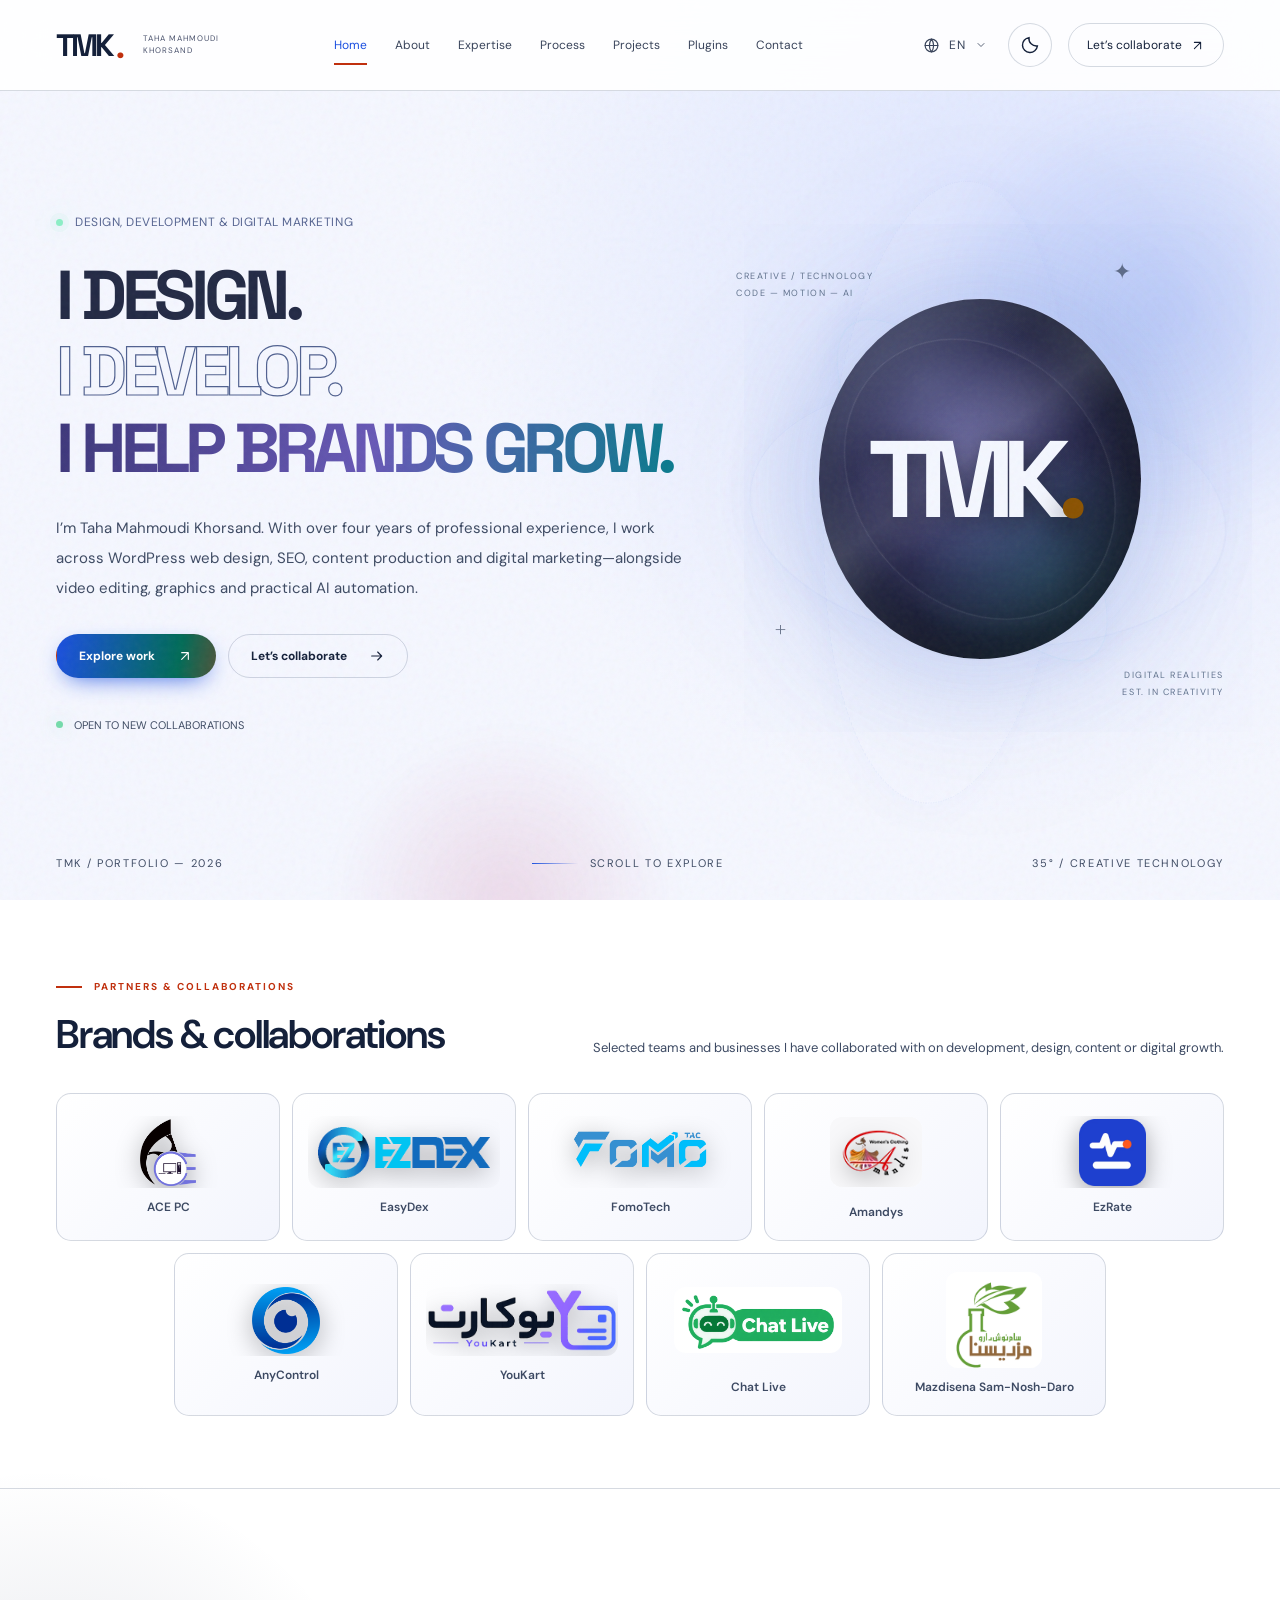
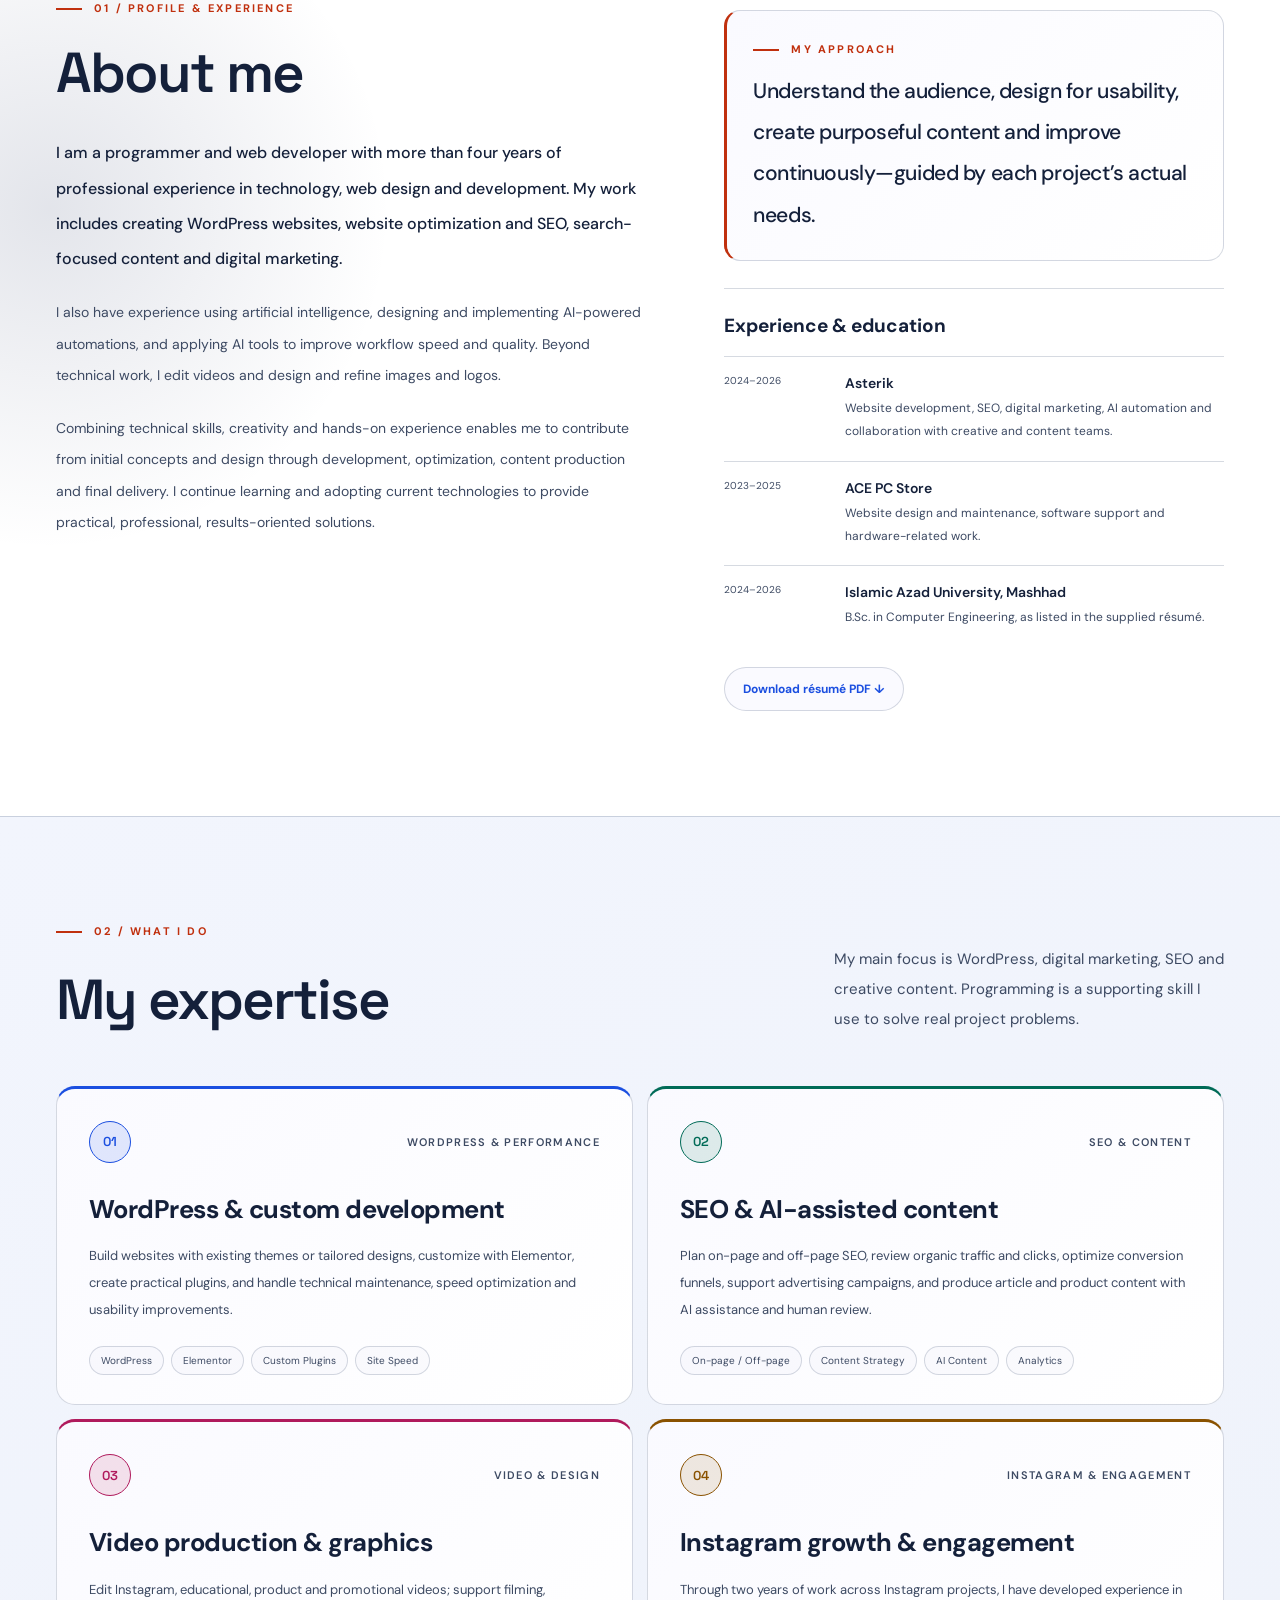
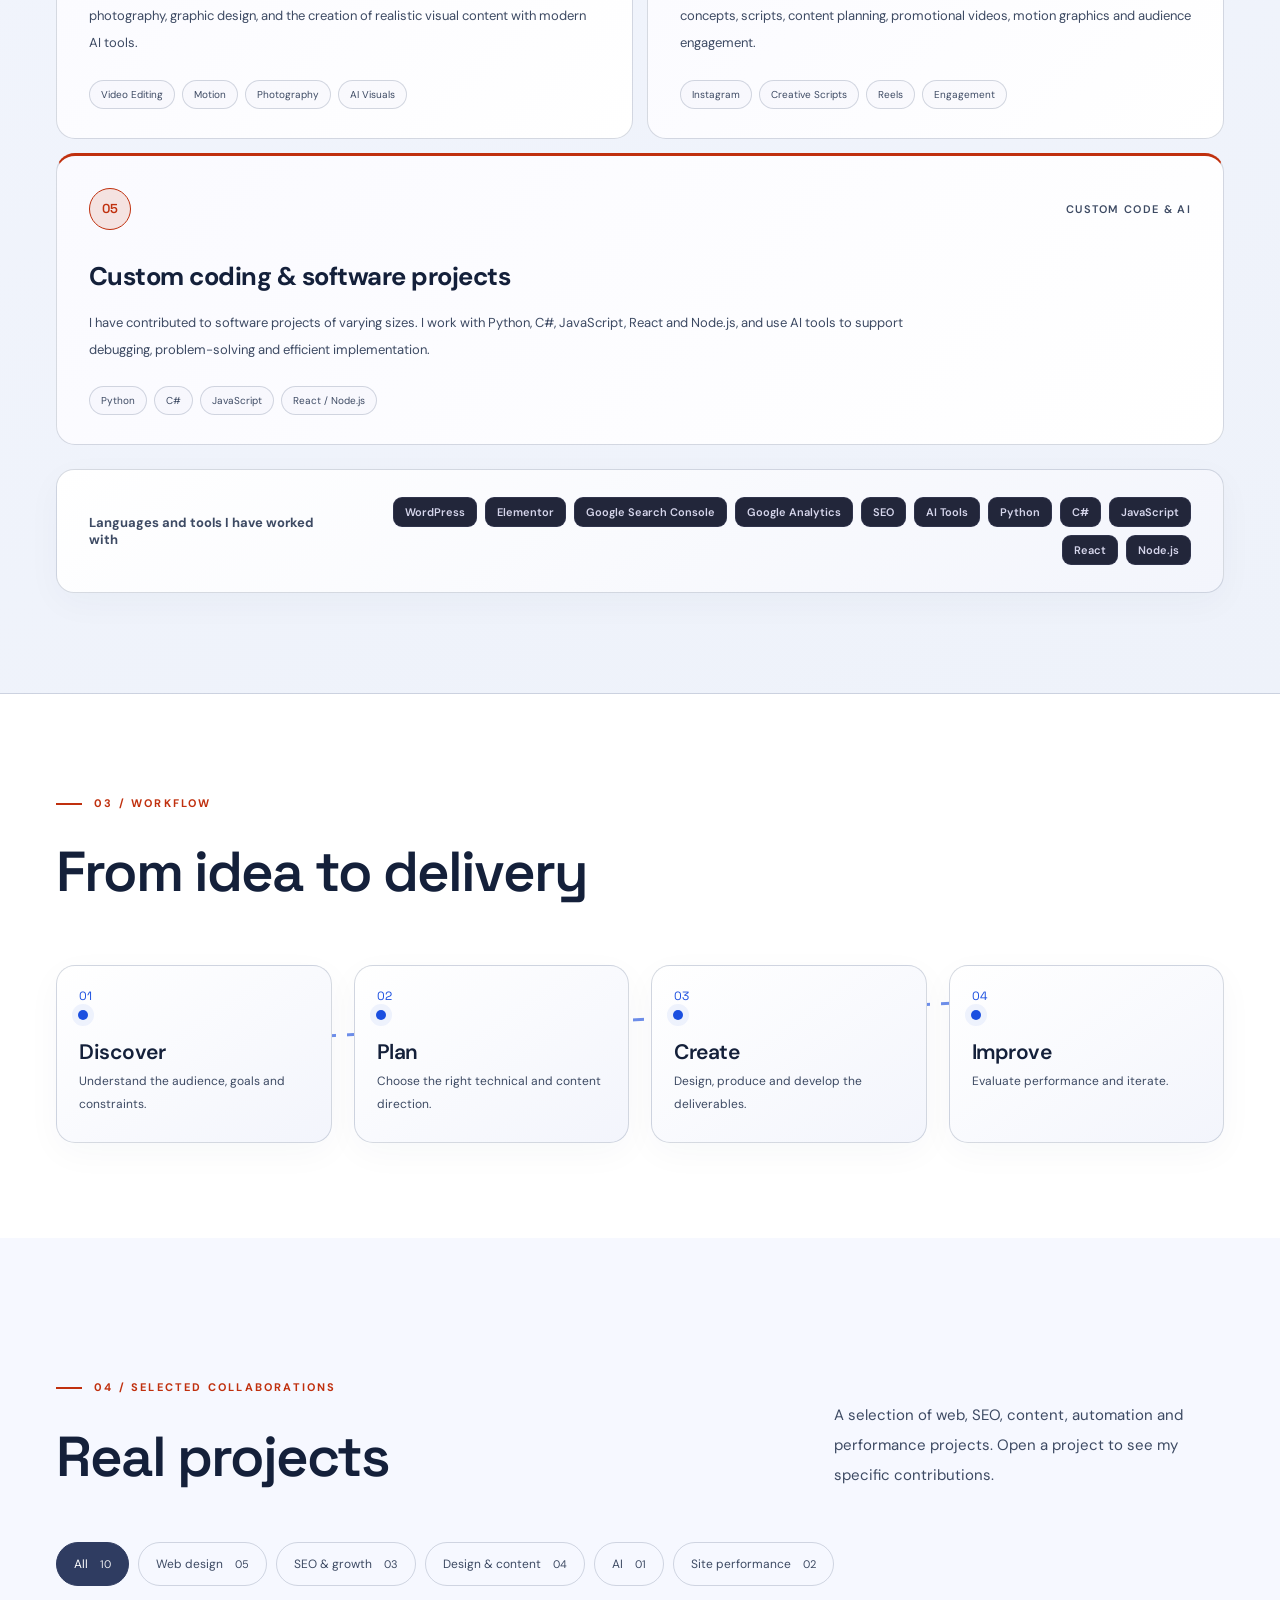
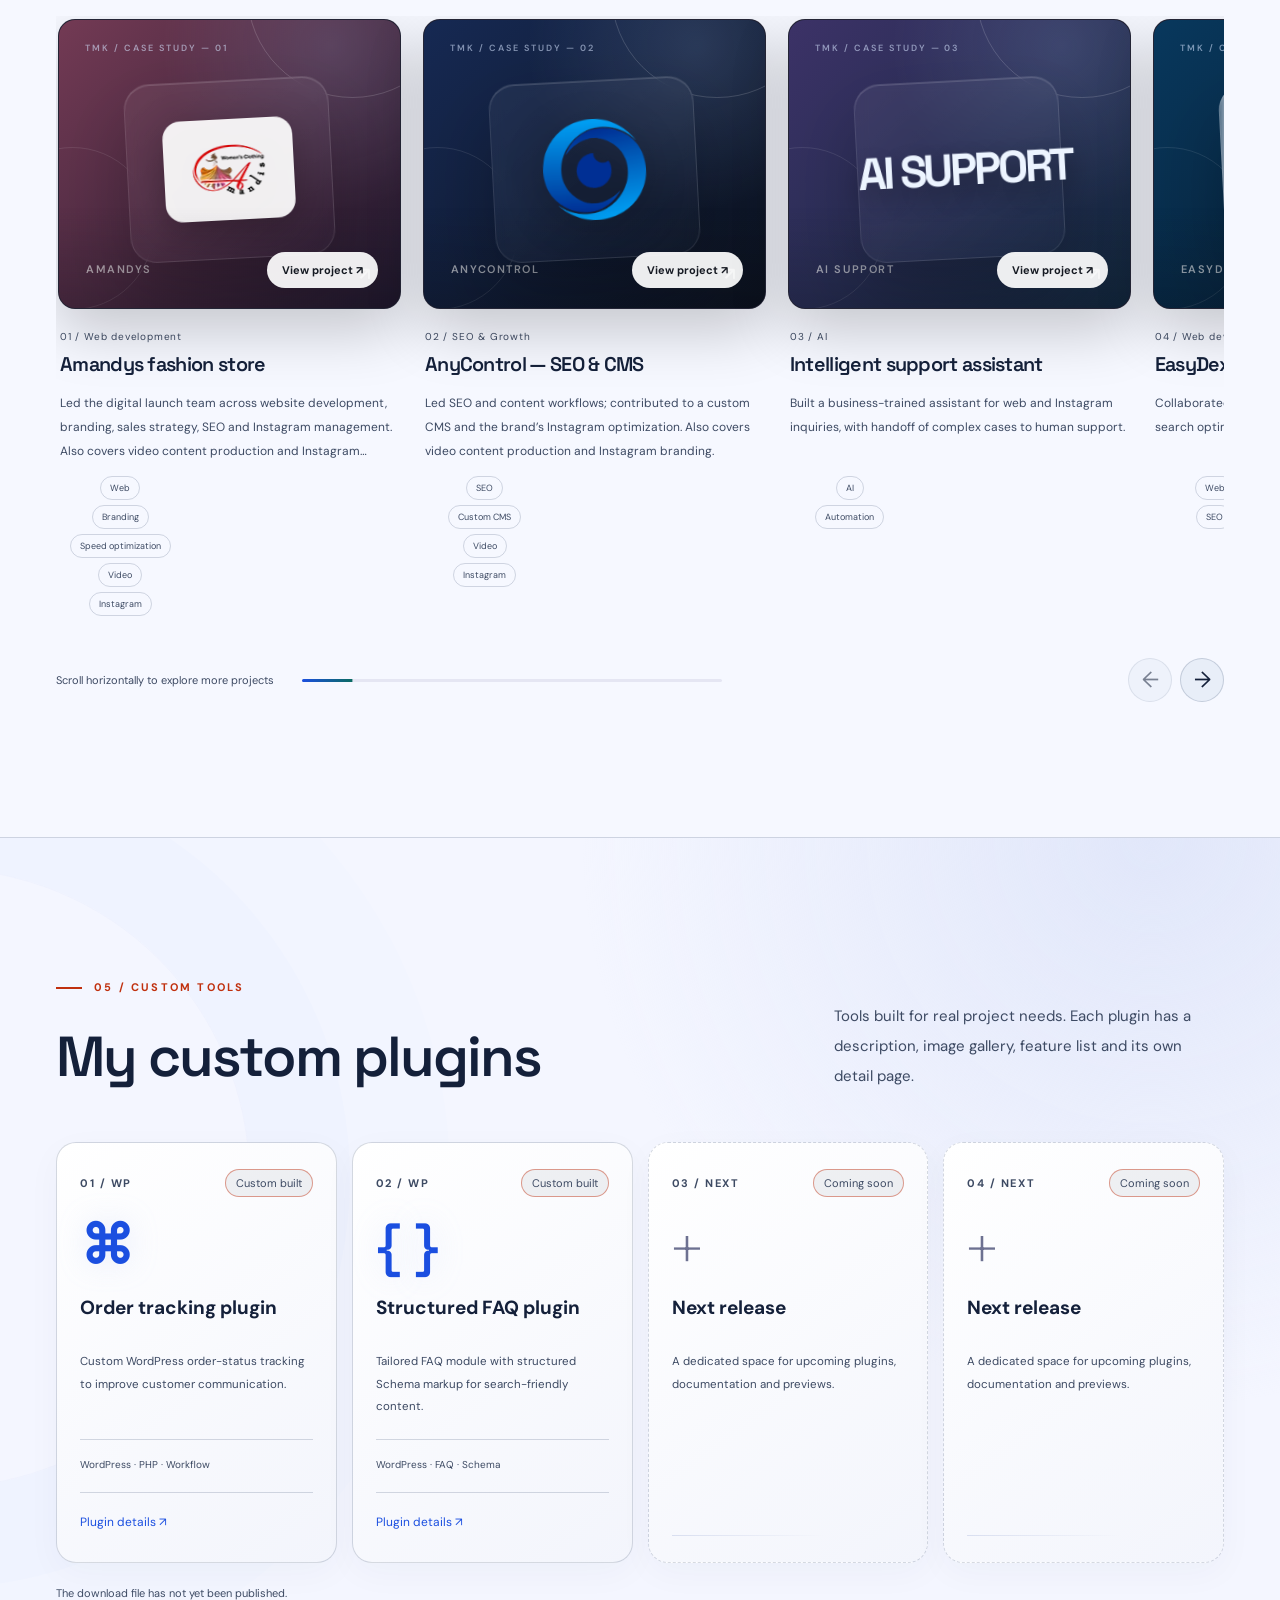
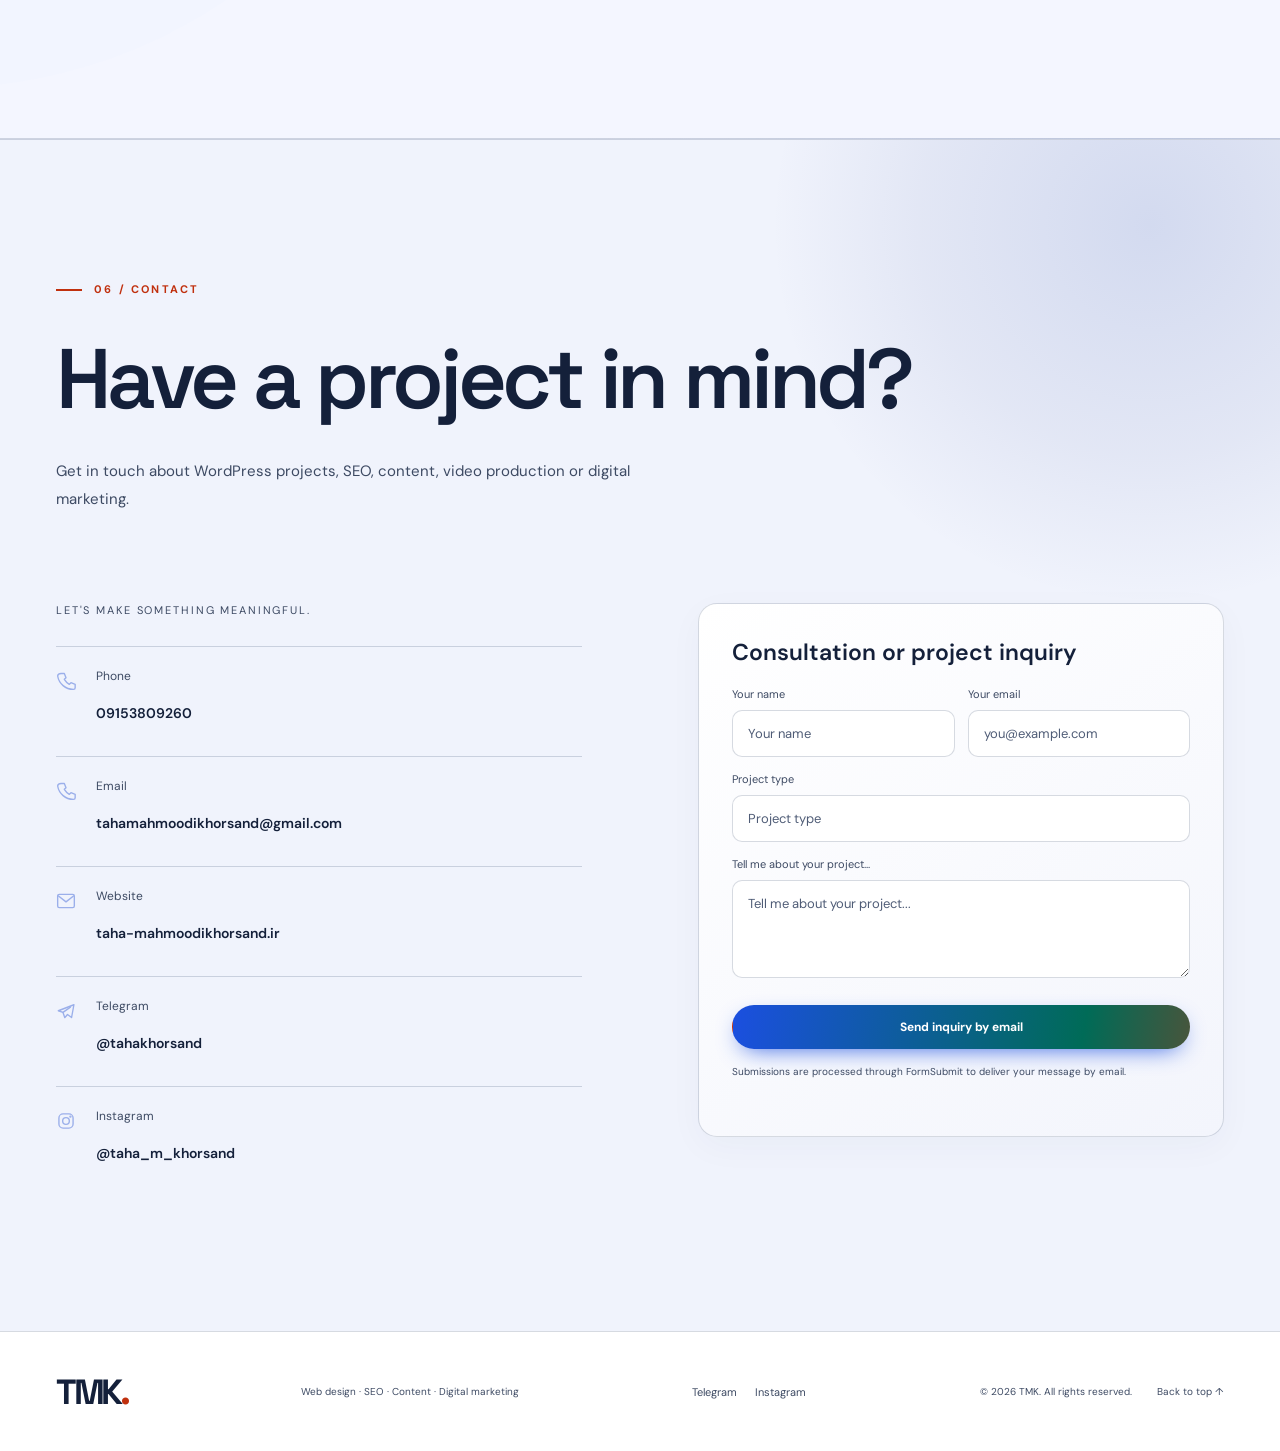
==== commit fb794451: "feat: SEO-optimized version ready for release" ====
--- a/index.html
+++ b/index.html
@@ -1,69 +1,36 @@
-<!DOCTYPE html>
-
-<html data-demo="true" dir="rtl" lang="fa"><head>
-<meta charset="utf-8"/><meta content="width=device-width, initial-scale=1" name="viewport"/>
-<title>طاها محمودی خرسند | طراحی وب، سئو و دیجیتال مارکتینگ</title><meta content="رزومه و نمونه‌کارهای طاها محمودی خرسند؛ طراحی سایت وردپرسی، توسعه افزونه، سئو، تولید محتوا، تدوین ویدئو، رشد اینستاگرام و دیجیتال مارکتینگ." name="description"/><meta content="#080a13" name="theme-color"/>
-<script>(function(){var d=document.documentElement,t=null;try{t=localStorage.getItem('tmk_theme')}catch(e){}if(t!=='dark'&&t!=='light')t=matchMedia('(prefers-color-scheme: light)').matches?'light':'dark';d.dataset.theme=t}())</script><meta name="color-scheme" content="dark light"/><meta name="robots" content="index,follow,max-image-preview:large"/><meta property="og:type" content="website"/><meta property="og:title" content="طاها محمودی خرسند | طراحی وب، سئو و دیجیتال مارکتینگ"/><meta property="og:description" content="رزومه و نمونه‌کارهای طاها محمودی خرسند؛ طراحی سایت وردپرسی، توسعه افزونه، سئو، تولید محتوا، تدوین ویدئو، رشد اینستاگرام و دیجیتال مارکتینگ."/><meta property="og:locale" content="fa_IR"/><meta property="og:site_name" content="TMK"/><meta property="og:image" content="https://taha-mahmoodikhorsand.ir/assets/social/og-image.png"/><meta property="og:image:secure_url" content="https://taha-mahmoodikhorsand.ir/assets/social/og-image.png"/><meta property="og:image:type" content="image/png"/><meta property="og:image:width" content="1200"/><meta property="og:image:height" content="630"/><meta property="og:image:alt" content="نشان TMK؛ طاها محمودی خرسند"/><meta name="twitter:card" content="summary_large_image"/><meta name="twitter:title" content="طاها محمودی خرسند | طراحی وب، سئو و دیجیتال مارکتینگ"/><meta name="twitter:description" content="رزومه و نمونه‌کارهای طاها محمودی خرسند؛ طراحی سایت وردپرسی، توسعه افزونه، سئو، تولید محتوا، تدوین ویدئو، رشد اینستاگرام و دیجیتال مارکتینگ."/><meta name="twitter:image" content="https://taha-mahmoodikhorsand.ir/assets/social/og-image.png"/><meta name="twitter:image:alt" content="نشان TMK؛ طاها محمودی خرسند"/><link rel="icon" type="image/x-icon" href="favicon.ico"/><link rel="icon" type="image/png" sizes="32x32" href="assets/social/favicon-32.png"/><link rel="icon" type="image/png" sizes="192x192" href="assets/logos/icon-192.png"/><link rel="apple-touch-icon" sizes="180x180" href="assets/social/apple-touch-icon.png"/><link rel="preconnect" href="https://fonts.googleapis.com"/><link rel="preconnect" href="https://fonts.gstatic.com" crossorigin=""/><link rel="stylesheet" href="https://fonts.googleapis.com/css2?family=DM+Sans:wght@400;500;600;700;800&amp;family=Space+Grotesk:wght@400;500;600;700&amp;family=Vazirmatn:wght@400;500;600;700;800&amp;display=swap"/><script type="application/ld+json">{"@context": "https://schema.org", "@graph": [{"@type": "Person", "@id": "https://taha-mahmoodikhorsand.ir/#person", "name": "طاها محمودی خرسند", "url": "https://taha-mahmoodikhorsand.ir", "email": "mailto:tahamahmoodikhorsand@gmail.com", "telephone": "+989153809260", "description": "رزومه و نمونه‌کارهای طاها محمودی خرسند؛ طراحی سایت وردپرسی، توسعه افزونه، سئو، تولید محتوا، تدوین ویدئو، رشد اینستاگرام و دیجیتال مارکتینگ.", "image": {"@type": "ImageObject", "url": "https://taha-mahmoodikhorsand.ir/assets/social/tmk-emblem-512.png", "width": 512, "height": 512}, "brand": {"@id": "https://taha-mahmoodikhorsand.ir/#brand"}}, {"@type": "WebSite", "@id": "https://taha-mahmoodikhorsand.ir/#website", "url": "https://taha-mahmoodikhorsand.ir", "name": "طاها محمودی خرسند", "inLanguage": "fa", "publisher": {"@id": "https://taha-mahmoodikhorsand.ir/#person"}, "image": "https://taha-mahmoodikhorsand.ir/assets/social/og-image.png"}, {"@type": "Organization", "@id": "https://taha-mahmoodikhorsand.ir/#brand", "name": "TMK", "url": "https://taha-mahmoodikhorsand.ir/", "logo": {"@type": "ImageObject", "url": "https://taha-mahmoodikhorsand.ir/assets/social/tmk-emblem-512.png", "width": 512, "height": 512}, "image": "https://taha-mahmoodikhorsand.ir/assets/social/og-image.png"}]}</script><link href="site.css" rel="stylesheet"/></head><body>
-<div class="site" data-lang="fa"><div aria-hidden="true" class="noise"></div><div aria-hidden="true" class="pointer-light"></div><header class="site-header" id="top"><div class="nav-shell container"><a aria-label="TMK, homepage" class="brand" href="#home"><span class="brand-type">TMK</span><span class="brand-dot">.</span><span class="brand-tag">TAHA MAHMOUDI<br/>KHORSAND</span></a><nav aria-label="Primary navigation" class="desktop-nav"><a class="nav-link nav-active" href="#home">خانه</a><a class="nav-link" href="#about">درباره من</a><a class="nav-link" href="#expertise">مهارت‌ها</a><a class="nav-link" href="#process">فرآیند</a><a class="nav-link" href="#work">پروژه‌ها</a><a class="nav-link" href="#plugins">افزونه‌ها</a><a class="nav-link" href="#contact">ارتباط</a></nav><div class="nav-actions"><div class="language-control" data-language-control=""><button aria-expanded="false" aria-haspopup="true" aria-label="Select language" class="lang-trigger" type="button"><svg aria-hidden="true" class="icon" fill="none" stroke="currentColor" stroke-linecap="round" stroke-linejoin="round" stroke-width="1.65" viewbox="0 0 24 24"><circle cx="12" cy="12" r="9"></circle><path d="M3 12h18M12 3a15 15 0 0 1 0 18M12 3a15 15 0 0 0 0 18"></path></svg><span>FA</span><svg aria-hidden="true" class="icon tiny-icon" fill="none" stroke="currentColor" stroke-linecap="round" stroke-linejoin="round" stroke-width="1.65" viewbox="0 0 24 24"><path d="m6 9 6 6 6-6"></path></svg></button><div class="lang-menu" role="menu"><button class="lang-option is-current" data-locale="fa" role="menuitem" type="button"><span>فارسی</span><span>FA</span></button><button class="lang-option" data-locale="ar" role="menuitem" type="button"><span>العربية</span><span>AR</span></button><button class="lang-option" data-locale="en" role="menuitem" type="button"><span>English</span><span>EN</span></button></div></div><button aria-label="Switch color theme" aria-pressed="false" class="theme-toggle" title="Light / Dark" type="button"><svg class="icon icon-sun" fill="none" stroke="currentColor" stroke-linecap="round" stroke-width="1.7" viewbox="0 0 24 24"><circle cx="12" cy="12" r="4"></circle><path d="M12 2v2m0 16v2M4.93 4.93l1.42 1.42m11.3 11.3 1.42 1.42M2 12h2m16 0h2M4.93 19.07l1.42-1.42m11.3-11.3 1.42-1.42"></path></svg><svg class="icon icon-moon" fill="none" stroke="currentColor" stroke-linecap="round" stroke-width="1.7" viewbox="0 0 24 24"><path d="M20.9 13.2A9 9 0 0 1 10.8 3.1 9 9 0 1 0 20.9 13.2Z"></path></svg></button><a class="nav-contact" href="#contact">شروع همکاری <svg aria-hidden="true" class="icon" fill="none" stroke="currentColor" stroke-linecap="round" stroke-linejoin="round" stroke-width="1.65" viewbox="0 0 24 24"><path d="M7 17 17 7M7 7h10v10"></path></svg></a><button aria-controls="mobile-nav" aria-expanded="false" aria-label="Open menu" class="menu-toggle"><svg aria-hidden="true" class="icon" fill="none" stroke="currentColor" stroke-linecap="round" stroke-linejoin="round" stroke-width="1.65" viewbox="0 0 24 24"><path d="M4 7h16M4 12h16M4 17h16"></path></svg></button></div></div><div class="mobile-nav" hidden="" id="mobile-nav"><a href="#home">خانه<span>01</span></a><a href="#about">درباره من<span>02</span></a><a href="#expertise">مهارت‌ها<span>03</span></a><a href="#process">فرآیند<span>04</span></a><a href="#work">پروژه‌ها<span>05</span></a><a href="#plugins">افزونه‌ها<span>06</span></a><a href="#contact">ارتباط<span>07</span></a></div></header>
-<main id="main">
-<section aria-labelledby="hero-title" class="hero section" id="home"><div class="hero-ambient ambient-a"></div><div class="hero-ambient ambient-b"></div><div class="hero-grid container"><div class="hero-copy"><div class="hero-eyebrow"><span class="status-ping"></span>طراحی، توسعه و دیجیتال مارکتینگ</div><h1 class="hero-title" id="hero-title"><span class="hero-line">طراحی می‌کنم.</span><span class="hero-line hero-line--outline">توسعه می‌دهم.</span><span class="hero-line hero-line--accent">رشد می‌دهم.</span></h1><p class="hero-description">من طاها محمودی خرسند هستم؛ با بیش از چهار سال تجربه در طراحی و توسعه وب، وردپرس، سئو، تولید محتوا و دیجیتال مارکتینگ. از تدوین ویدئو و گرافیک تا اتوماسیون هوشمند، در اجرای پروژه‌های دیجیتال مشارکت می‌کنم.</p><div class="hero-buttons"><a class="btn btn-primary" href="#work">مشاهده نمونه‌کارها <svg aria-hidden="true" class="icon" fill="none" stroke="currentColor" stroke-linecap="round" stroke-linejoin="round" stroke-width="1.65" viewbox="0 0 24 24"><path d="M7 17 17 7M7 7h10v10"></path></svg></a><a class="btn btn-secondary" href="#contact">شروع همکاری <svg aria-hidden="true" class="icon" fill="none" stroke="currentColor" stroke-linecap="round" stroke-linejoin="round" stroke-width="1.65" viewbox="0 0 24 24"><path d="M4 12h15m-6-6 6 6-6 6"></path></svg></a></div><div class="availability"><span class="availability-dot"></span>آماده بررسی همکاری‌های جدید</div></div><div aria-hidden="true" class="hero-art"><div class="hero-orbit orbit-outer"></div><div class="hero-orbit orbit-inner"></div><div class="hero-orbit orbit-dashed"></div><div class="hero-sphere"><div class="sphere-shine"></div><span class="sphere-logo">TMK<span>.</span></span></div><div class="art-meta meta-top">CREATIVE / TECHNOLOGY<br/>CODE — MOTION — AI</div><div class="art-meta meta-bottom">DIGITAL REALITIES<br/>EST. IN CREATIVITY</div><div class="floating-cross cross-a">✦</div><div class="floating-cross cross-b">+</div></div></div><div class="hero-bottom container"><span>TMK / PORTFOLIO — 2026</span><div class="scroll-indicator"><span class="scroll-line"></span>برای کشف بیشتر اسکرول کنید</div><span>35° / CREATIVE TECHNOLOGY</span></div></section>
-<section aria-label="همکاری‌های ارزشمند" class="brands section-sm"><div class="container"><div class="eyebrow">همکاری‌ها و برندها</div><div class="brands-header"><h2 class="minor-heading">همکاری‌های حرفه‌ای</h2><p>بخشی از برندها و مجموعه‌هایی که در پروژه‌های فنی، طراحی، محتوا یا رشد دیجیتال آن‌ها نقش داشته‌ام.</p></div><div class="brand-track"><a class="brand-slot brand-slot--image reveal" href="https://acepc.ir/" target="_blank" rel="noopener noreferrer" aria-label="مشاهده وب‌سایت ایس پی سی"><div class="brand-image-stage"><img alt="ایس پی سی" loading="lazy" src="assets/logos/logo_acepc_finaly01-1.png"/></div><span class="brand-caption">ایس پی سی</span></a><a class="brand-slot brand-slot--image reveal" href="https://ezdex.net/fa" target="_blank" rel="noopener noreferrer" aria-label="مشاهده وب‌سایت EasyDex"><div class="brand-image-stage"><img alt="EasyDex" loading="lazy" src="assets/logos/logo-type.png"/></div><span class="brand-caption">EasyDex</span></a><a class="brand-slot brand-slot--image reveal" href="https://fomotac.ir/" target="_blank" rel="noopener noreferrer" aria-label="مشاهده وب‌سایت FomoTech"><div class="brand-image-stage"><img alt="FomoTech" loading="lazy" src="assets/logos/Fomo-LOGO-png-copy.webp"/></div><span class="brand-caption">FomoTech</span></a><a class="brand-slot brand-slot--image reveal" href="https://amandys.com/" target="_blank" rel="noopener noreferrer" aria-label="مشاهده وب‌سایت Amandys"><div class="brand-image-stage brand-image-stage--light"><img alt="Amandys" loading="lazy" src="assets/logos/amandys-logo.webp"/></div><span class="brand-caption">Amandys</span></a><a class="brand-slot brand-slot--image reveal" href="https://ezrate.me/fa" target="_blank" rel="noopener noreferrer" aria-label="مشاهده وب‌سایت ایزی‌ریت"><div class="brand-image-stage"><img alt="ایزی‌ریت" loading="lazy" src="assets/logos/ezrate-logo.png"/></div><span class="brand-caption">ایزی‌ریت</span></a><a class="brand-slot brand-slot--image reveal" href="https://anycontrol.app/fa" target="_blank" rel="noopener noreferrer" aria-label="مشاهده وب‌سایت انی‌کنترل"><div class="brand-image-stage"><img alt="انی‌کنترل" loading="lazy" src="assets/logos/anycontrol-logo.png"/></div><span class="brand-caption">انی‌کنترل</span></a><div class="brand-slot brand-slot--image reveal"><div class="brand-image-stage brand-image-stage--wide"><img class="logo-on-dark" alt="یوکارت" loading="lazy" src="assets/logos/youkart-logo-lite.png"/><img class="logo-on-light" alt="" aria-hidden="true" loading="lazy" src="assets/logos/youkart-logo-full.png"/></div><span class="brand-caption">یوکارت</span></div><div class="brand-slot brand-slot--image reveal"><div class="brand-image-stage brand-image-stage--paper brand-image-stage--paper-wide"><img alt="چت لایو" loading="lazy" src="assets/logos/chat-live-logo.png"/></div><span class="brand-caption">چت لایو</span></div><a class="brand-slot brand-slot--image reveal" href="https://sam-nosh-daro.onrender.com/?v=2" target="_blank" rel="noopener noreferrer" aria-label="مشاهده وب‌سایت مزدیسنا سام‌نوش‌دارو"><div class="brand-image-stage brand-image-stage--paper brand-image-stage--paper-square"><img alt="مزدیسنا سام‌نوش‌دارو" loading="lazy" src="assets/logos/mazdisena-logo.png"/></div><span class="brand-caption">مزدیسنا سام‌نوش‌دارو</span></a></div></div></section>
-
-
-
-
-
-<section aria-labelledby="about-heading" class="about-section section" id="about"><div class="about-background"></div><div class="container about-grid"><div class="about-left reveal"><span class="eyebrow">01 / معرفی و مسیر حرفه‌ای</span><h2 class="section-heading" id="about-heading">درباره من</h2><div class="about-body"><p class="about-lead">برنامه‌نویس و توسعه‌دهنده وب با بیش از ۴ سال سابقه فعالیت حرفه‌ای در حوزه فناوری، طراحی و توسعه وب. در زمینه طراحی و پیاده‌سازی وب‌سایت‌های وردپرسی، بهینه‌سازی و سئوی وب‌سایت، تولید محتوای سئو شده و دیجیتال مارکتینگ نیز فعالیت دارم.</p><p>همچنین تجربه کار با هوش مصنوعی، طراحی و پیاده‌سازی اتوماسیون‌های مبتنی بر AI و استفاده از ابزارهای هوش مصنوعی برای افزایش سرعت و کیفیت فرایندهای کاری را دارم. در کنار حوزه فنی، در تدوین ویدئو، طراحی و ویرایش تصاویر و لوگو نیز فعالیت می‌کنم.</p><p>ترکیب مهارت‌های فنی، خلاقیت و تجربه عملی به من این امکان را می‌دهد که یک پروژه را از مرحله ایده و طراحی تا توسعه، بهینه‌سازی، تولید محتوا و ارائه نهایی دنبال کنم. همواره تلاش می‌کنم با یادگیری مداوم و استفاده از فناوری‌های روز، راهکارهایی کاربردی، حرفه‌ای و نتیجه‌محور ارائه دهم.</p></div></div><div class="about-right reveal"><div class="about-quote"><span class="eyebrow">رویکرد من</span><blockquote>ترکیب شناخت مخاطب، طراحی کاربردی، محتوای هدفمند و بهینه‌سازی مداوم؛ با تمرکز بر نیاز واقعی هر پروژه.</blockquote></div><div class="career-timeline"><h3>تجربه و تحصیلات</h3><div class="career-item"><span>۱۴۰۳ تا ۱۴۰۵</span><div><strong>شرکت آستریک</strong><p>طراحی و توسعه وب، سئو، دیجیتال مارکتینگ، اتوماسیون هوش مصنوعی و همکاری با تیم محتوا و رسانه.</p></div></div><div class="career-item"><span>۱۴۰۲ تا ۱۴۰۴</span><div><strong>فروشگاه ایس پی سی</strong><p>طراحی و نگهداری وب‌سایت، پشتیبانی نرم‌افزاری و همکاری در بخش سخت‌افزار.</p></div></div><div class="career-item"><span>۱۴۰۳ تا ۱۴۰۵</span><div><strong>دانشگاه آزاد اسلامی مشهد</strong><p>کارشناسی مهندسی کامپیوتر؛ مطابق با رزومه ارسالی.</p></div></div></div><a class="resume-download" download="taha-mahmoudi-khorsand-resume.pdf" href="assets/resume/taha-khorsand.pdf">دانلود رزومه PDF ↓</a></div></div></section><section aria-labelledby="expertise-heading" class="expertise-section section" id="expertise"><div class="container"><div class="section-top reveal"><span class="eyebrow">02 / زمینه‌های فعالیت</span><div class="section-heading-row"><h2 class="section-heading" id="expertise-heading">مهارت‌های فنی</h2><p class="section-description">تمرکز اصلی من بر وردپرس، بازاریابی دیجیتال، سئو و تولید محتوای خلاق است؛ برنامه‌نویسی نیز یکی از ابزارهای من برای حل مسائل پروژه‌هاست.</p></div></div><div class="expertise-list"><article class="skill-tile reveal"><div class="skill-meta"><span class="skill-index">01</span><span class="skill-code">WORDPRESS &amp; PERFORMANCE</span></div><h3>وردپرس و توسعه اختصاصی</h3><p>طراحی سایت با قالب‌های آماده یا ساختار اختصاصی، شخصی‌سازی صفحات با المنتور، توسعه افزونه‌های کاربردی، نگهداری فنی و بهینه‌سازی سرعت، تجربه کاربری و عملکرد سایت.</p><div class="skill-tags"><span>WordPress</span><span>Elementor</span><span>Custom Plugins</span><span>Site Speed</span></div></article><article class="skill-tile reveal"><div class="skill-meta"><span class="skill-index">02</span><span class="skill-code">SEO &amp; CONTENT</span></div><h3>سئو و تولید محتوا با هوش مصنوعی</h3><p>برنامه‌ریزی سئوی داخلی و خارجی (On-page و Off-page)، تحلیل ورودی و کلیک سایت، بهینه‌سازی مسیر تبدیل و قیف فروش، تدوین کمپین‌های تبلیغاتی و تولید محتوای مقاله و محصول با کمک هوش مصنوعی و بازبینی انسانی.</p><div class="skill-tags"><span>On-page / Off-page</span><span>Content Strategy</span><span>AI Content</span><span>Analytics</span></div></article><article class="skill-tile reveal"><div class="skill-meta"><span class="skill-index">03</span><span class="skill-code">VIDEO &amp; DESIGN</span></div><h3>تدوین ویدئو و گرافیک</h3><p>تدوین ویدئوهای اینستاگرامی، آموزشی، معرفی محصول و تبلیغاتی؛ فیلم‌برداری، عکاسی، طراحی گرافیک و تولید تصاویر طبیعی و خلاقانه با ابزارهای نوین هوش مصنوعی.</p><div class="skill-tags"><span>Video Editing</span><span>Motion</span><span>Photography</span><span>AI Visuals</span></div></article><article class="skill-tile reveal"><div class="skill-meta"><span class="skill-index">04</span><span class="skill-code">INSTAGRAM &amp; ENGAGEMENT</span></div><h3>رشد اینستاگرام و تعامل</h3><p>با تجربه همکاری در پروژه‌های اینستاگرامی طی دو سال، در ایده‌پردازی، سناریونویسی، برنامه‌ریزی محتوا، طراحی و اجرای ویدئوهای تبلیغاتی، موشن‌گرافیک و بهبود تعامل مخاطب فعالیت کرده‌ام.</p><div class="skill-tags"><span>Instagram</span><span>Creative Scripts</span><span>Reels</span><span>Engagement</span></div></article><article class="skill-tile reveal"><div class="skill-meta"><span class="skill-index">05</span><span class="skill-code">CUSTOM CODE &amp; AI</span></div><h3>کدنویسی اختصاصی و توسعه نرم‌افزار</h3><p>در پروژه‌های کوچک و بزرگ توسعه نرم‌افزار مشارکت داشته‌ام. با Python، C#، JavaScript، React و Node.js آشنا هستم و برای حل مسئله، اشکال‌زدایی و توسعه بهینه از ابزارهای هوش مصنوعی استفاده می‌کنم.</p><div class="skill-tags"><span>Python</span><span>C#</span><span>JavaScript</span><span>React / Node.js</span></div></article></div><div class="tech-stack reveal"><span>زبان‌ها و ابزارهایی که با آن‌ها کار کرده‌ام</span><div><b>WordPress</b><b>Elementor</b><b>Google Search Console</b><b>Google Analytics</b><b>SEO</b><b>AI Tools</b><b>Python</b><b>C#</b><b>JavaScript</b><b>React</b><b>Node.js</b></div></div></div></section><section class="process-section section" id="process"><div class="container"><div class="section-top reveal"><span class="eyebrow">03 / مسیر اجرای پروژه</span><h2 class="section-heading">از ایده تا اجرا</h2></div><div class="process-grid"><div aria-hidden="true" class="process-diagonal"></div><article class="process-card reveal"><span class="process-index">01</span><span aria-hidden="true" class="process-node"></span><div><h3>شناخت</h3><p>شناخت هدف، مخاطب و نیازهای کسب‌وکار.</p></div></article><article class="process-card reveal"><span class="process-index">02</span><span aria-hidden="true" class="process-node"></span><div><h3>برنامه‌ریزی</h3><p>انتخاب مسیر فنی، محتوایی و تبلیغاتی.</p></div></article><article class="process-card reveal"><span class="process-index">03</span><span aria-hidden="true" class="process-node"></span><div><h3>اجرا</h3><p>طراحی، تولید و توسعه متناسب با پروژه.</p></div></article><article class="process-card reveal"><span class="process-index">04</span><span aria-hidden="true" class="process-node"></span><div><h3>بهینه‌سازی</h3><p>بررسی عملکرد و بهبود مستمر.</p></div></article></div></div></section><section aria-labelledby="work-heading" class="work-section section" id="work"><div class="container"><div class="section-top reveal"><span class="eyebrow">04 / منتخب همکاری‌ها</span><div class="section-heading-row"><h2 class="section-heading" id="work-heading">پروژه‌های واقعی</h2><p class="section-description">نمونه‌ای از پروژه‌های طراحی سایت، سئو، محتوا، اتوماسیون و بهینه‌سازی سرعت. جزئیات نقش من در هر پروژه قابل مشاهده است.</p></div></div><div aria-label="Filter projects" class="project-filter" role="group"><button aria-pressed="true" class="filter-btn active" data-filter="all" type="button">همه<span>00</span></button><button aria-pressed="false" class="filter-btn" data-filter="web" type="button">طراحی و توسعه وب<span>00</span></button><button aria-pressed="false" class="filter-btn" data-filter="seo" type="button">سئو و رشد<span>00</span></button><button aria-pressed="false" class="filter-btn" data-filter="creative" type="button">طراحی و محتوا<span>00</span></button><button aria-pressed="false" class="filter-btn" data-filter="ai" type="button">هوش مصنوعی<span>00</span></button><button aria-pressed="false" class="filter-btn" data-filter="speed" type="button">بهینه‌سازی سرعت<span>00</span></button></div><div aria-label="برای دیدن پروژه‌های بیشتر به چپ و راست اسکرول کنید" class="projects-scroll" id="projects-scroll" tabindex="0"><article class="project-card" data-categories="web speed creative" data-category="web" data-project="amandys" style="--card-one:#733a54;--card-two:#1f182d">
-<a aria-label="مشاهده توضیحات: فروشگاه پوشاک آماندیس" class="project-visual" href="#project-amandys">
-<div aria-hidden="true" class="project-art-new art"><div class="project-graphic-ring"></div><div class="project-graphic-ring ring-two"></div><span class="project-art-overline">TMK / CASE STUDY — 01</span><div class="project-logo-wrap"><img alt="" class="project-logo" loading="lazy" src="assets/logos/amandys-logo.webp"/></div><span class="project-art-footer">AMANDYS <span>↗</span></span></div>
-<span class="project-view">مشاهده توضیحات ↗</span></a>
-<div class="project-info"><div><div class="project-number">01 / توسعه وب</div><h3>فروشگاه پوشاک آماندیس</h3><p class="project-excerpt">مدیریت و هدایت تیم اجرایی برای راه‌اندازی دیجیتال فروشگاه پوشاک؛ طراحی و توسعه وب‌سایت، برندینگ، استراتژی فروش، سئو و مدیریت اینستاگرام. همچنین تولید محتوای ویدیویی و برندینگ اینستاگرام.</p></div><span class="project-tags"><span>Web</span><span>Branding</span><span>بهینه‌سازی سرعت</span><span>Video</span><span>Instagram</span></span></div>
-</article><article class="project-card" data-categories="seo creative" data-category="seo" data-project="anycontrol" style="--card-one:#162953;--card-two:#0c121e">
-<a aria-label="مشاهده توضیحات: انی‌کنترل؛ سئو و توسعه CMS" class="project-visual" href="#project-anycontrol">
-<div aria-hidden="true" class="project-art-new art"><div class="project-graphic-ring"></div><div class="project-graphic-ring ring-two"></div><span class="project-art-overline">TMK / CASE STUDY — 02</span><div class="project-logo-wrap"><img alt="" class="project-logo" loading="lazy" src="assets/logos/anycontrol-logo.png"/></div><span class="project-art-footer">ANYCONTROL <span>↗</span></span></div>
-<span class="project-view">مشاهده توضیحات ↗</span></a>
-<div class="project-info"><div><div class="project-number">02 / سئو و رشد</div><h3>انی‌کنترل؛ سئو و توسعه CMS</h3><p class="project-excerpt">مدیریت استراتژی سئو و تیم محتوا، مشارکت در توسعه سیستم مدیریت محتوای اختصاصی و بهینه‌سازی حضور برند در اینستاگرام. همچنین تولید محتوای ویدیویی و برندینگ اینستاگرام.</p></div><span class="project-tags"><span>SEO</span><span>Custom CMS</span><span>Video</span><span>Instagram</span></span></div>
-</article><article class="project-card" data-categories="ai" data-category="ai" data-project="ai-support" style="--card-one:#3c3267;--card-two:#12283e">
-<a aria-label="مشاهده توضیحات: دستیار پشتیبانی هوشمند" class="project-visual" href="#project-ai-support">
-<div aria-hidden="true" class="project-art-new art"><div class="project-graphic-ring"></div><div class="project-graphic-ring ring-two"></div><span class="project-art-overline">TMK / CASE STUDY — 03</span><div class="project-logo-wrap"><span class="project-wordmark">AI SUPPORT</span></div><span class="project-art-footer">AI SUPPORT <span>↗</span></span></div>
-<span class="project-view">مشاهده توضیحات ↗</span></a>
-<div class="project-info"><div><div class="project-number">03 / هوش مصنوعی</div><h3>دستیار پشتیبانی هوشمند</h3><p class="project-excerpt">طراحی و پیاده‌سازی چت‌بات اختصاصی وب‌سایت و اینستاگرام با پاسخ‌گویی بر مبنای دانش هر کسب‌وکار و انتقال موارد پیچیده به اپراتور انسانی.</p></div><span class="project-tags"><span>AI</span><span>Automation</span></span></div>
-</article><article class="project-card" data-categories="web" data-category="web" data-project="easydex" style="--card-one:#08385d;--card-two:#07182b">
-<a aria-label="مشاهده توضیحات: ایزیدکس؛ توسعه و رشد محتوا" class="project-visual" href="#project-easydex">
-<div aria-hidden="true" class="project-art-new art"><div class="project-graphic-ring"></div><div class="project-graphic-ring ring-two"></div><span class="project-art-overline">TMK / CASE STUDY — 04</span><div class="project-logo-wrap"><img alt="" class="project-logo" loading="lazy" src="assets/logos/logo-type.png"/></div><span class="project-art-footer">EASYDEX <span>↗</span></span></div>
-<span class="project-view">مشاهده توضیحات ↗</span></a>
-<div class="project-info"><div><div class="project-number">04 / توسعه وب</div><h3>ایزیدکس؛ توسعه و رشد محتوا</h3><p class="project-excerpt">مشارکت در توسعه فنی وب‌سایت و راهبری سئو و محتوای هدفمند در همکاری با تیم اجرایی پروژه.</p></div><span class="project-tags"><span>Web</span><span>SEO</span></span></div>
-</article><article class="project-card" data-categories="web speed" data-category="web" data-project="ucard" style="--card-one:#31415c;--card-two:#121a30">
-<a aria-label="مشاهده توضیحات: یوکارت؛ کارت ویزیت دیجیتال" class="project-visual" href="#project-ucard">
-<div aria-hidden="true" class="project-art-new art"><div class="project-graphic-ring"></div><div class="project-graphic-ring ring-two"></div><span class="project-art-overline">TMK / CASE STUDY — 05</span><div class="project-logo-wrap"><img alt="" class="project-logo" loading="lazy" src="assets/logos/youkart-logo-lite.png"/></div><span class="project-art-footer">YOUKART <span>↗</span></span></div>
-<span class="project-view">مشاهده توضیحات ↗</span></a>
-<div class="project-info"><div><div class="project-number">05 / توسعه وب</div><h3>یوکارت؛ کارت ویزیت دیجیتال</h3><p class="project-excerpt">طراحی و توسعه سایت وردپرسی، مشارکت در بخش‌هایی از بک‌اند اپلیکیشن و تجربه بهینه‌سازی سرعت سایت.</p></div><span class="project-tags"><span>Backend</span><span>WordPress</span><span>بهینه‌سازی سرعت</span></span></div>
-</article><article class="project-card" data-categories="seo" data-category="seo" data-project="ezrate" style="--card-one:#09244d;--card-two:#172b69">
-<a aria-label="مشاهده توضیحات: ایزی‌ریت؛ سئو و گرافیک" class="project-visual" href="#project-ezrate">
-<div aria-hidden="true" class="project-art-new art"><div class="project-graphic-ring"></div><div class="project-graphic-ring ring-two"></div><span class="project-art-overline">TMK / CASE STUDY — 06</span><div class="project-logo-wrap"><img alt="" class="project-logo" loading="lazy" src="assets/logos/ezrate-logo.png"/></div><span class="project-art-footer">EZRATE <span>↗</span></span></div>
-<span class="project-view">مشاهده توضیحات ↗</span></a>
-<div class="project-info"><div><div class="project-number">06 / سئو و رشد</div><h3>ایزی‌ریت؛ سئو و گرافیک</h3><p class="project-excerpt">فعالیت در تیم پلتفرم نرخ ارز در زمینه سئو، بهبود صفحات و طراحی المان‌های بصری پروژه.</p></div><span class="project-tags"><span>SEO</span><span>UI Graphics</span></span></div>
-</article><article class="project-card" data-categories="web" data-category="web" data-project="acepc" style="--card-one:#2d1e42;--card-two:#101827">
-<a aria-label="مشاهده توضیحات: فروشگاه ایس پی سی" class="project-visual" href="#project-acepc">
-<div aria-hidden="true" class="project-art-new art"><div class="project-graphic-ring"></div><div class="project-graphic-ring ring-two"></div><span class="project-art-overline">TMK / CASE STUDY — 07</span><div class="project-logo-wrap"><img alt="" class="project-logo" loading="lazy" src="assets/logos/logo_acepc_finaly01-1.png"/></div><span class="project-art-footer">ACE PC <span>↗</span></span></div>
-<span class="project-view">مشاهده توضیحات ↗</span></a>
-<div class="project-info"><div><div class="project-number">07 / توسعه وب</div><h3>فروشگاه ایس پی سی</h3><p class="project-excerpt">طراحی، توسعه و نگهداری وب‌سایت فروشگاه در کنار همکاری در پشتیبانی نرم‌افزار، سخت‌افزار و ارتقای سیستم‌ها.</p></div><span class="project-tags"><span>Web</span><span>Maintenance</span></span></div>
-</article><article class="project-card" data-categories="creative" data-category="creative" data-project="fomotech" style="--card-one:#0e3c62;--card-two:#101b31">
-<a aria-label="مشاهده توضیحات: فوموتک؛ طراحی رابط کاربری" class="project-visual" href="#project-fomotech">
-<div aria-hidden="true" class="project-art-new art"><div class="project-graphic-ring"></div><div class="project-graphic-ring ring-two"></div><span class="project-art-overline">TMK / CASE STUDY — 08</span><div class="project-logo-wrap"><img alt="" class="project-logo" loading="lazy" src="assets/logos/Fomo-LOGO-png-copy.webp"/></div><span class="project-art-footer">FOMOTECH <span>↗</span></span></div>
-<span class="project-view">مشاهده توضیحات ↗</span></a>
-<div class="project-info"><div><div class="project-number">08 / طراحی</div><h3>فوموتک؛ طراحی رابط کاربری</h3><p class="project-excerpt">همکاری با تیم فوموتک در طراحی و دیزاین بخش‌هایی از رابط کاربری وب‌سایت.</p></div><span class="project-tags"><span>UI</span><span>Visual Design</span></span></div>
-</article><article class="project-card" data-categories="seo" data-category="seo" data-project="asterik" style="--card-one:#123361;--card-two:#131a34">
-<a aria-label="مشاهده توضیحات: آستریک؛ سئو و اتوماسیون" class="project-visual" href="#project-asterik">
-<div aria-hidden="true" class="project-art-new art"><div class="project-graphic-ring"></div><div class="project-graphic-ring ring-two"></div><span class="project-art-overline">TMK / CASE STUDY — 09</span><div class="project-logo-wrap"><span class="project-wordmark">ASTERIK</span></div><span class="project-art-footer">ASTERIK <span>↗</span></span></div>
-<span class="project-view">مشاهده توضیحات ↗</span></a>
-<div class="project-info"><div><div class="project-number">09 / سئو و رشد</div><h3>آستریک؛ سئو و اتوماسیون</h3><p class="project-excerpt">توسعه وب‌سایت، راهبری فعالیت‌های سئو و تولید محتوا و اجرای اتوماسیون مبتنی بر هوش مصنوعی در همکاری با تیم‌های رسانه.</p></div><span class="project-tags"><span>SEO</span><span>AI Workflows</span></span></div>
-</article>
-<article class="project-card" data-categories="web creative" data-category="web" data-project="mazdisena" style="--card-one:#1d4a35;--card-two:#112019">
-<a aria-label="مشاهده توضیحات: مزدیسنا سام‌نوش‌دارو؛ لندینگ‌پیج خبری" class="project-visual" href="#project-mazdisena">
-<div aria-hidden="true" class="project-art-new art"><div class="project-graphic-ring"></div><div class="project-graphic-ring ring-two"></div><span class="project-art-overline">TMK / CASE STUDY — 10</span><div class="project-logo-wrap"><img alt="" class="project-logo" loading="lazy" src="assets/logos/mazdisena-logo.png"/></div><span class="project-art-footer">MAZDISENA <span>↗</span></span></div>
-<span class="project-view">مشاهده توضیحات ↗</span></a>
-<div class="project-info"><div><div class="project-number">10 / توسعه وب</div><h3>مزدیسنا سام‌نوش‌دارو؛ لندینگ‌پیج خبری</h3><p class="project-excerpt">همکاری با شرکت دارویی مزدیسنا سام‌نوش‌دارو برای طراحی لندینگ‌پیج خبری؛ ارائه اسناد، مدارک و پوشش‌های خبری برای روشن‌کردن این موضوع که داروی منتشرشده با نام شرکت، محصول این مجموعه نبوده است.</p></div><span class="project-tags"><span>Landing Page</span><span>Content</span></span></div>
-</article></div><div class="projects-toolbar"><p>برای دیدن پروژه‌های بیشتر به چپ و راست اسکرول کنید</p><div aria-hidden="true" class="projects-progress"><span></span></div><div class="projects-controls"><button aria-label="پروژه قبلی" class="project-arrow" data-direction="prev" type="button">←</button><button aria-label="پروژه بعدی" class="project-arrow" data-direction="next" type="button">→</button></div></div></div></section><section aria-labelledby="plugins-heading" class="plugins-section section" id="plugins"><div aria-hidden="true" class="plugin-orb"></div><div class="container"><div class="section-top reveal"><span class="eyebrow">05 / ابزارهای اختصاصی</span><div class="section-heading-row"><h2 class="section-heading" id="plugins-heading">افزونه‌های اختصاصی من</h2><p class="section-description">افزونه‌هایی که بر اساس نیاز واقعی پروژه‌ها توسعه داده‌ام؛ برای هر افزونه، بخش معرفی، گالری، قابلیت‌ها و صفحه اختصاصی در نظر گرفته شده است.</p></div></div><div class="plugins-grid"><article class="plugin-card reveal" data-plugin="order-tracking"><div class="plugin-card-head"><span class="plugin-index">01 / WP</span><span class="plugin-status">توسعه اختصاصی</span></div><div aria-hidden="true" class="plugin-symbol">⌘</div><h3>افزونه رهگیری سفارشات</h3><p>افزونه اختصاصی وردپرس برای پیگیری وضعیت سفارش و بهبود تجربه اطلاع‌رسانی به مشتری.</p><div class="plugin-tech">WordPress · PHP · Workflow</div><button class="plugin-link plugin-open" data-plugin-open="order-tracking" type="button">جزئیات افزونه ↗</button></article><article class="plugin-card reveal" data-plugin="faq-schema"><div class="plugin-card-head"><span class="plugin-index">02 / WP</span><span class="plugin-status">توسعه اختصاصی</span></div><div aria-hidden="true" class="plugin-symbol">{ }</div><h3>افزونه سوالات متداول با اسکیما</h3><p>بخش FAQ سفارشی با خروجی ساختاریافته Schema برای خوانایی بهتر محتوا در موتورهای جستجو.</p><div class="plugin-tech">WordPress · FAQ · Schema</div><button class="plugin-link plugin-open" data-plugin-open="faq-schema" type="button">جزئیات افزونه ↗</button></article><article class="plugin-card plugin-card--soon reveal"><div class="plugin-card-head"><span class="plugin-index">03 / NEXT</span><span class="plugin-status">به‌زودی</span></div><div aria-hidden="true" class="plugin-placeholder-mark">+</div><h3>محصول بعدی</h3><p>جایگاه آماده برای افزونه‌های جدید؛ به‌زودی اطلاعات و پیش‌نمایش در این بخش قرار می‌گیرد.</p><div class="plugin-ghost-line"></div></article><article class="plugin-card plugin-card--soon reveal"><div class="plugin-card-head"><span class="plugin-index">04 / NEXT</span><span class="plugin-status">به‌زودی</span></div><div aria-hidden="true" class="plugin-placeholder-mark">+</div><h3>محصول بعدی</h3><p>جایگاه آماده برای افزونه‌های جدید؛ به‌زودی اطلاعات و پیش‌نمایش در این بخش قرار می‌گیرد.</p><div class="plugin-ghost-line"></div></article></div><p class="plugins-footnote">فایل دانلود هنوز منتشر نشده است.</p></div></section><section aria-labelledby="contact-heading" class="contact-section section" id="contact"><div class="contact-aura"></div><div class="container"><div class="contact-header reveal"><span class="eyebrow">06 / در تماس باشیم</span><h2 class="contact-heading" id="contact-heading">پروژه‌ای در ذهن دارید؟</h2><p>برای طراحی سایت، سئو، محتوا، تدوین ویدئو یا اجرای پروژه دیجیتال درخواست همکاری ثبت کنید.</p></div><div class="contact-layout"><div class="contact-details reveal"><div class="contact-subheading">LET'S MAKE SOMETHING MEANINGFUL.</div><div class="contact-method"><svg aria-hidden="true" class="icon" fill="none" stroke="currentColor" stroke-linecap="round" stroke-linejoin="round" stroke-width="1.65" viewbox="0 0 24 24"><path d="M6 3h4l2 5-2 2c1.5 2.5 3.5 4.5 6 6l2-2 5 2v4c0 1-1 2-2 2A19 19 0 0 1 2 6c0-2 2-3 4-3Z"></path></svg><div><span>شماره تماس</span><a class="contact-value" dir="ltr" href="tel:+989153809260">09153809260</a></div></div><div class="contact-method"><svg aria-hidden="true" class="icon" fill="none" stroke="currentColor" stroke-linecap="round" stroke-linejoin="round" stroke-width="1.65" viewbox="0 0 24 24"><path d="M6 3h4l2 5-2 2c1.5 2.5 3.5 4.5 6 6l2-2 5 2v4c0 1-1 2-2 2A19 19 0 0 1 2 6c0-2 2-3 4-3Z"></path></svg><div><span>ایمیل مستقیم</span><a class="contact-value" dir="ltr" href="mailto:tahamahmoodikhorsand@gmail.com">tahamahmoodikhorsand@gmail.com</a></div></div><div class="contact-method"><svg aria-hidden="true" class="icon" fill="none" stroke="currentColor" stroke-linecap="round" stroke-linejoin="round" stroke-width="1.65" viewbox="0 0 24 24"><rect height="16" rx="2" width="20" x="2" y="4"></rect><path d="m3 6 9 7 9-7"></path></svg><div><span>وب‌سایت</span><a class="contact-value" dir="ltr" href="https://taha-mahmoodikhorsand.ir" rel="noopener" target="_blank">taha-mahmoodikhorsand.ir</a></div></div><span class="contact-note">اطلاعات ارتباطی بر اساس رزومه ثبت شده است.</span></div><form action="https://formsubmit.co/tahamahmoodikhorsand@gmail.com" class="inquiry-form reveal" data-email-endpoint="https://formsubmit.co/ajax/tahamahmoodikhorsand@gmail.com" id="inquiry-form" method="POST"><h3>درخواست مشاوره یا همکاری</h3><input name="_subject" type="hidden" value="TMK Portfolio — New consultation request"/><input name="_template" type="hidden" value="table"/><input aria-hidden="true" autocomplete="off" class="honeypot" name="_honey" tabindex="-1" type="text" value=""/><div class="form-row"><label><span>نام شما</span><input autocomplete="name" name="name" placeholder="نام شما" required="" type="text"/></label><label><span>ایمیل شما</span><input autocomplete="email" name="email" placeholder="you@example.com" required="" type="email"/></label></div><label><span>نوع پروژه</span><input name="subject" placeholder="نوع پروژه" required="" type="text"/></label><label><span>کمی درباره پروژه بنویسید...</span><textarea minlength="10" name="message" placeholder="کمی درباره پروژه بنویسید..." required="" rows="4"></textarea></label><button class="btn btn-primary form-submit" type="submit">ارسال درخواست به ایمیل</button><p class="form-privacy">اطلاعات فرم از طریق سرویس FormSubmit برای ارسال ایمیل پردازش می‌شود.</p><div aria-live="polite" class="form-feedback" role="status"></div></form></div></div></section></main><footer class="footer"><div class="container footer-inner"><a class="footer-brand" href="#home">TMK<span>.</span></a><span class="footer-description">طراحی وب · سئو · تولید محتوا · دیجیتال مارکتینگ</span><div class="footer-end"><span>© <span id="year">2026</span> TMK. تمام حقوق محفوظ است.</span><a href="#home">بازگشت به بالا ↑</a></div></div></footer><div aria-live="polite" class="toaster" id="toast" role="status"></div><dialog aria-label="شرح همکاری" class="project-dialog" id="project-dialog"><button aria-label="Close dialog" class="dialog-close" type="button">×</button><div class="dialog-header"><span class="dialog-kicker"></span><h2 class="dialog-title"></h2><p class="dialog-description"></p></div><div class="dialog-inner"><div class="dialog-section"><h3 class="dialog-role-title"></h3><ul class="dialog-roles"></ul></div><div class="dialog-section"><h3 class="dialog-gallery-title"></h3><p class="dialog-gallery-note"></p><div class="dialog-gallery"></div></div><div class="dialog-section"><h3 class="dialog-compare-title"></h3><div class="compare-grid"></div></div><div class="dialog-actions"><a class="btn btn-primary dialog-website" rel="noopener noreferrer" target="_blank"></a></div></div></dialog><dialog aria-label="معرفی افزونه" class="project-dialog plugin-dialog" id="plugin-dialog"><button aria-label="Close dialog" class="dialog-close" type="button">×</button><div class="dialog-header"><span class="dialog-kicker"></span><h2 class="dialog-title"></h2><p class="dialog-description"></p></div><div class="dialog-inner"><div class="dialog-section"><h3 class="dialog-role-title"></h3><ul class="dialog-roles"></ul></div><div class="dialog-section"><h3 class="dialog-gallery-title"></h3><div class="dialog-gallery"></div></div><div class="dialog-actions"><a class="btn btn-secondary plugin-detail-page"></a><button class="btn btn-primary plugin-download" disabled="" type="button"></button></div><p class="dialog-footnote"></p></div></dialog><script id="site-config" type="application/json">{"lang": "fa", "copySuccess": "متن درخواست کپی شد؛ پس از اضافه شدن ایمیل، امکان ارسال مستقیم فعال می‌شود.", "copyFail": "متن درخواست آماده شد. می‌توانید آن را کپی کنید.", "viewMore": "پروژه‌های بیشتر", "viewLess": "نمایش کمتر", "demoMode": false, "moreDefault": 1000, "projects": [{"slug": "amandys", "title": "فروشگاه پوشاک آماندیس", "description": "مدیریت و هدایت تیم اجرایی برای راه‌اندازی دیجیتال فروشگاه پوشاک؛ طراحی و توسعه وب‌سایت، برندینگ، استراتژی فروش، سئو و مدیریت اینستاگرام. همچنین تولید محتوای ویدیویی و برندینگ اینستاگرام.", "category": "web", "tags": ["Web", "Branding", "SEO", "Video", "Instagram"]}, {"slug": "anycontrol", "title": "انی‌کنترل؛ سئو و توسعه CMS", "description": "مدیریت استراتژی سئو و تیم محتوا، مشارکت در توسعه سیستم مدیریت محتوای اختصاصی و بهینه‌سازی حضور برند در اینستاگرام. همچنین تولید محتوای ویدیویی و برندینگ اینستاگرام.", "category": "seo", "tags": ["SEO", "Custom CMS", "Content", "Video", "Instagram"]}, {"slug": "ai-support", "title": "دستیار پشتیبانی هوشمند", "description": "طراحی و پیاده‌سازی چت‌بات اختصاصی وب‌سایت و اینستاگرام با پاسخ‌گویی بر مبنای دانش هر کسب‌وکار و انتقال موارد پیچیده به اپراتور انسانی.", "category": "ai", "tags": ["AI", "Automation", "Support"]}, {"slug": "easydex", "title": "ایزیدکس؛ توسعه و رشد محتوا", "description": "مشارکت در توسعه فنی وب‌سایت و راهبری سئو و محتوای هدفمند در همکاری با تیم اجرایی پروژه.", "category": "web", "tags": ["Web", "SEO", "Content"]}, {"slug": "ucard", "title": "یوکارت؛ کارت ویزیت دیجیتال", "description": "توسعه وب‌سایت وردپرسی و مشارکت در معماری، برنامه‌نویسی و توسعه بک‌اند پلتفرم کارت ویزیت دیجیتال.", "category": "web", "tags": ["Backend", "WordPress", "Architecture"]}, {"slug": "ezrate", "title": "ایزی‌ریت؛ سئو و گرافیک", "description": "فعالیت در تیم پلتفرم نرخ ارز در زمینه سئو، بهبود صفحات و طراحی المان‌های بصری پروژه.", "category": "seo", "tags": ["SEO", "UI Graphics", "Growth"]}, {"slug": "acepc", "title": "فروشگاه ایس پی سی", "description": "طراحی، توسعه و نگهداری وب‌سایت فروشگاه در کنار همکاری در پشتیبانی نرم‌افزار، سخت‌افزار و ارتقای سیستم‌ها.", "category": "web", "tags": ["Web", "Maintenance", "IT"]}, {"slug": "fomotech", "title": "فوموتک؛ طراحی رابط کاربری", "description": "همکاری با تیم فوموتک در طراحی و دیزاین بخش‌هایی از رابط کاربری وب‌سایت.", "category": "creative", "tags": ["UI", "Visual Design", "Web"]}, {"slug": "asterik", "title": "آستریک؛ سئو و اتوماسیون", "description": "توسعه وب‌سایت، راهبری فعالیت‌های سئو و تولید محتوا و اجرای اتوماسیون مبتنی بر هوش مصنوعی در همکاری با تیم‌های رسانه.", "category": "seo", "tags": ["SEO", "AI Workflows", "Content"]}, {"slug": "mazdisena", "title": "مزدیسنا سام‌نوش‌دارو؛ لندینگ‌پیج خبری", "description": "همکاری با شرکت دارویی مزدیسنا سام‌نوش‌دارو برای طراحی لندینگ‌پیج خبری؛ ارائه اسناد، مدارک و پوشش‌های خبری برای روشن‌کردن این موضوع که داروی منتشرشده با نام شرکت، محصول این مجموعه نبوده است.", "category": "web", "tags": ["Landing Page", "Content", "Design"]}], "formSending": "در حال ارسال درخواست...", "formSuccess": "درخواست ثبت شد. پاسخ از طریق ایمیل ارائه می‌شود.", "formError": "ارسال انجام نشد؛ دوباره تلاش کنید یا مستقیماً ایمیل بزنید.", "formActive": "برای دریافت اولین درخواست‌ها، مالک ایمیل باید لینک فعال‌سازی FormSubmit را تأیید کند.", "projectDetails": {"amandys": {"intro": "آماندیس، پروژه راه‌اندازی و توسعه دیجیتال فروشگاه پوشاک زنانه بود. بر اساس رزومه، مسئولیت هدایت و هماهنگی تیم اجرایی و نظارت بر فرایندهای آنلاین مجموعه را برعهده داشتم.", "roles": ["مدیریت مسیر راه‌اندازی و توسعه وب‌سایت فروشگاهی", "هماهنگی برندینگ و استراتژی‌های فروش آنلاین", "راهبری فعالیت‌های سئو و مدیریت اینستاگرام", "همکاری در بررسی و بهینه‌سازی عملکرد و سرعت وب‌سایت", "تولید محتوای ویدیویی و برندینگ اینستاگرام"], "website": "https://amandys.com/", "gallery": [], "before": [{"src": "assets/gallery/projects/amandys-before.webp", "alt": "آماندیس؛ قبل"}], "after": [{"src": "assets/gallery/projects/amandys-after-1.webp", "alt": "آماندیس؛ بعد (صفحه اصلی)"}, {"src": "assets/gallery/projects/amandys-after-2.webp", "alt": "آماندیس؛ بعد (محصولات)"}], "noGallery": true, "seo": [], "speed": [], "instagram": {"url": "https://www.instagram.com/amandys.shop/", "handle": "@Amandys.shop", "image": null}}, "anycontrol": {"intro": "در پروژه انی‌کنترل، به‌عنوان مدیر سئو و محتوا فعالیت کردم و هم‌زمان در بخش فنی سیستم مدیریت محتوای اختصاصی و بهبود حضور اینستاگرامی مجموعه همکاری داشتم.", "roles": ["راهبری استراتژی سئو و اولویت‌بندی موضوعات محتوا", "مدیریت و هماهنگی تیم تولید محتوا", "مشارکت در طراحی و توسعه CMS اختصاصی", "همکاری در بهینه‌سازی محتوای سایت و فعالیت‌های اینستاگرام", "تولید محتوای ویدیویی و برندینگ اینستاگرام"], "website": "https://anycontrol.app/fa", "gallery": [{"src": "assets/gallery/projects/anycontrol-home.webp", "alt": "صفحه اصلی انی‌کنترل"}, {"src": "assets/gallery/projects/anycontrol-blog.webp", "alt": "بلاگ انی‌کنترل"}], "seo": [{"src": "assets/gallery/projects/anycontrol-search-console-28d.webp", "alt": "گزارش عملکرد سرچ کنسول؛ ۲۸ روز اخیر"}, {"src": "assets/gallery/projects/anycontrol-search-console-compare.webp", "alt": "سرچ کنسول؛ مقایسه ۷ روز اخیر با ۷ روز قبل"}], "instagram": {"url": "", "handle": "", "image": null}}, "ai-support": {"intro": "برای پاسخ‌گویی به کاربران وب‌سایت و اینستاگرام، سامانه پشتیبانی هوشمندی طراحی و پیاده‌سازی کردم که پاسخ‌ها را بر اساس اطلاعات همان کسب‌وکار ارائه می‌دهد. بر اساس رزومه، این راهکار در پروژه‌های انی‌کنترل و ایزیدکس مورد استفاده قرار گرفته است.", "roles": ["طراحی فرایند پاسخ‌گویی بر پایه اطلاعات اختصاصی کسب‌وکار", "پیاده‌سازی پاسخ‌گویی در وب‌سایت و کانال‌های اینستاگرامی", "تعریف مسیر ارجاع مسائل پیچیده به پشتیبان انسانی", "استفاده از اتوماسیون برای کمک به فرایند خدمات مشتری"], "website": "", "gallery": [{"src": "assets/gallery/projects/ai-support-dashboard.webp", "alt": "داشبورد سامانه پشتیبانی هوشمند"}], "before": null, "after": null}, "easydex": {"intro": "در پلتفرم ایزیدکس، در توسعه فنی سایت با تیم اجرایی همکاری داشتم و مسئولیت برنامه‌ریزی و هدایت فعالیت‌های سئو و تولید محتوای هدفمند را پیگیری کردم.", "roles": ["همکاری با تیم در توسعه فنی وب‌سایت", "راهبری مسیر سئو و معماری محتوایی", "برنامه‌ریزی و اجرای تولید محتوای هدفمند", "هماهنگی نیازهای فنی و محتوایی پروژه"], "website": "https://ezdex.net/fa", "gallery": [{"src": "assets/gallery/projects/easydex-landing.webp", "alt": "صفحه فرود ایزی‌دکس"}], "before": null, "after": null, "seo": [], "speed": []}, "ucard": {"intro": "یوکارت پلتفرمی برای ساخت کارت ویزیت دیجیتال است. در طراحی و توسعه سایت وردپرسی آن و نیز در بخش‌هایی از معماری و کدنویسی بک‌اند اپلیکیشن همکاری داشتم.", "roles": ["طراحی و توسعه وب‌سایت مبتنی بر وردپرس", "مشارکت در معماری نرم‌افزار و توسعه بک‌اند اپلیکیشن", "همکاری در سفارشی‌سازی نیازهای فنی پلتفرم", "فعالیت در زمینه بهینه‌سازی عملکرد و سرعت وب‌سایت"], "website": "", "gallery": [], "before": null, "after": null}, "ezrate": {"intro": "در تیم پلتفرم اعلام نرخ ارز ایزی‌ریت، تمرکز همکاری من بر سئو و طراحی گرافیک بود؛ از بهبود صفحات و محتوای سایت تا طراحی اجزای بصری موردنیاز پروژه.", "roles": ["همکاری در بهینه‌سازی سئو و صفحات سایت", "طراحی گرافیک و عناصر بصری", "پشتیبانی از فعالیت‌های محتوایی و رشد ارگانیک", "همکاری با تیم در ارزیابی تجربه کاربری صفحات"], "website": "https://ezrate.me/fa", "gallery": [], "before": null, "after": null}, "acepc": {"intro": "در فروشگاه ایس پی سی، طراحی، توسعه و نگهداری سایت را در کنار مسئولیت‌های مرتبط با نرم‌افزار و سخت‌افزار سیستم‌ها انجام دادم.", "roles": ["طراحی و نگهداری وب‌سایت فروشگاه", "رفع مشکلات نرم‌افزاری سیستم‌ها", "همکاری در ارتقا، مونتاژ و پشتیبانی سخت‌افزار"], "website": "https://acepc.ir/", "gallery": [{"src": "assets/gallery/projects/acepc-home.webp", "alt": "صفحه اصلی فروشگاه ایس پی سی"}, {"src": "assets/gallery/projects/acepc-shop.webp", "alt": "صفحه فروشگاه و فهرست محصولات ایس پی سی"}], "before": null, "after": null}, "fomotech": {"intro": "همکاری من با تیم فوموتک بر بخش‌هایی از طراحی و دیزاین رابط کاربری وب‌سایت متمرکز بود.", "roles": ["مشارکت در طراحی بصری بخش‌هایی از رابط کاربری", "همکاری در اصلاح و تکمیل اجزای طراحی با تیم پروژه"], "website": "https://fomotac.ir/", "gallery": [], "noGallery": true}, "asterik": {"intro": "در آستریک در زمینه توسعه وب، سئو و دیجیتال مارکتینگ فعالیت داشتم و با تیم‌های محتوا، سوشال‌مدیا و تولید ویدئو در اجرای پروژه‌ها همکاری کردم.", "roles": ["طراحی و توسعه وب‌سایت", "سئو، تولید محتوا و بهبود برندسازی", "ایجاد و به‌کارگیری اتوماسیون‌های هوش مصنوعی", "همکاری با تیم شبکه‌های اجتماعی و تولید ویدئو"], "website": "", "gallery": [], "noGallery": true}, "mazdisena": {"intro": "مزدیسنا سام‌نوش‌دارو یک شرکت داروسازی است. پس از آنکه دارویی با نام این شرکت پخش شد، یک لندینگ‌پیج خبری برای اطلاع‌رسانی طراحی شد تا با ارائه اسناد و مدارک و پوشش‌های خبری نشان دهد این دارو محصول شرکت نبوده است.", "roles": ["طراحی لندینگ‌پیج خبری و اطلاع‌رسانی", "ساختاردهی اسناد، مدارک و پوشش‌های خبری برای ارائه روشن و قابل‌پیگیری به مخاطب", "پیاده‌سازی و انتشار آنلاین صفحه"], "website": "https://sam-nosh-daro.onrender.com/?v=2", "gallery": [{"src": "assets/gallery/projects/mazdisena-news.webp", "alt": "صفحه اصلی لندینگ خبری مزدیسنا سام‌نوش‌دارو"}], "before": null, "after": null}}, "pluginDetails": {"order-tracking": {"title": "افزونه رهگیری سفارشات", "intro": "افزونه‌ای اختصاصی برای پیگیری سفارش‌ها در سایت‌های وردپرسی و ارائه اطلاعات وضعیت سفارش به مشتری.", "description": "طراحی شده برای نیازهای اختصاصی فرایند پیگیری سفارش در وردپرس.", "features": ["رهگیری و نمایش وضعیت سفارش", "قابل توسعه و سفارشی‌سازی متناسب با گردش کار فروشگاه", "تمرکز بر تجربه پیگیری سفارش مشتری"], "gallery": [], "downloadUrl": "", "moreUrl": "plugins/order-tracking/index.html"}, "faq-schema": {"title": "افزونه سوالات متداول با اسکیما", "intro": "افزونه‌ای اختصاصی برای نمایش پرسش‌های متداول و افزودن داده‌های ساختاریافته FAQ در صفحات مناسب وب‌سایت.", "description": "برای سازمان‌دهی سوالات متداول و خواناتر کردن ساختار محتوا برای موتورهای جستجو.", "features": ["ایجاد بخش سوالات متداول در صفحات سایت", "تولید داده‌های ساختاریافته FAQ (Schema)", "سفارشی‌سازی نمایش متناسب با طراحی سایت"], "gallery": [], "downloadUrl": "", "moreUrl": "plugins/faq-schema/index.html"}}, "ui": {"website": "مشاهده وب‌سایت پروژه", "website_pending": "لینک سایت پس از ثبت آدرس", "project_role": "نقش و مسئولیت من", "project_gallery": "گالری و مستندات پروژه", "before_after": "مقایسه قبل و بعد", "before": "قبل", "after": "بعد", "placeholder": "تصویر واقعی هنوز بارگذاری نشده است", "gallery_hint": "این جایگاه برای اسکرین‌شات واقعی سایت، گزارش سئو یا نتایج PageSpeed در نظر گرفته شده است؛ فعلاً عدد یا نتیجه‌ای نمایش داده نمی‌شود.", "plugin_features": "قابلیت‌ها و کاربردها", "plugin_gallery": "گالری تصاویر افزونه", "download": "دانلود افزونه", "download_pending": "فایل دانلود هنوز منتشر نشده است", "plugin_more": "مشاهده بیشتر", "project_popup": "شرح همکاری", "plugin_popup": "معرفی افزونه", "more_page": "صفحه معرفی کامل", "seo_title": "نتایج سئو", "speed_title": "نتایج سرعت سایت", "instagram_title": "اینستاگرام", "instagram_btn": "مشاهده اینستاگرام", "instagram_pending": "لینک اینستاگرام پس از ثبت"}}</script></div>
-<script defer="" src="site.js"></script>
-</body></html>+<!doctype html>
+<html lang="en" dir="ltr" data-theme="dark"><head><meta charset="utf-8"/><meta name="viewport" content="width=device-width, initial-scale=1"/>
+<title>Taha Mahmoudi Khorsand | TMK — طاها محمودی خرسند</title><meta name="description" content="TMK portfolio of Taha Mahmoudi Khorsand — WordPress, SEO and digital marketing. Choose your language: فارسی · العربية · English."/><meta name="author" content="Taha Mahmoudi Khorsand"/>
+<link rel="canonical" href="https://taha-mahmoodikhorsand.ir/"/>
+<link rel="alternate" hreflang="fa" href="https://taha-mahmoodikhorsand.ir/fa/"/><link rel="alternate" hreflang="en" href="https://taha-mahmoodikhorsand.ir/en/"/><link rel="alternate" hreflang="ar" href="https://taha-mahmoodikhorsand.ir/ar/"/><link rel="alternate" hreflang="x-default" href="https://taha-mahmoodikhorsand.ir/"/>
+<meta name="robots" content="index,follow,max-image-preview:large"/><meta name="theme-color" content="#080a13"/><meta name="color-scheme" content="dark"/>
+<meta property="og:type" content="website"/><meta property="og:site_name" content="TMK"/><meta property="og:title" content="Taha Mahmoudi Khorsand | TMK — طاها محمودی خرسند"/><meta property="og:description" content="TMK portfolio of Taha Mahmoudi Khorsand — WordPress, SEO and digital marketing. Choose your language: فارسی · العربية · English."/><meta property="og:url" content="https://taha-mahmoodikhorsand.ir/"/><meta property="og:locale" content="en_US"/><meta property="og:locale:alternate" content="fa_IR"/><meta property="og:locale:alternate" content="ar_AR"/>
+<meta property="og:image" content="https://taha-mahmoodikhorsand.ir/assets/social/og-image.png"/><meta property="og:image:width" content="1200"/><meta property="og:image:height" content="630"/><meta property="og:image:alt" content="TMK emblem"/>
+<meta name="twitter:card" content="summary_large_image"/><meta name="twitter:title" content="Taha Mahmoudi Khorsand | TMK — طاها محمودی خرسند"/><meta name="twitter:description" content="TMK portfolio of Taha Mahmoudi Khorsand — WordPress, SEO and digital marketing. Choose your language: فارسی · العربية · English."/><meta name="twitter:image" content="https://taha-mahmoodikhorsand.ir/assets/social/og-image.png"/>
+<link rel="icon" type="image/x-icon" href="/favicon.ico"/><link rel="icon" type="image/png" sizes="32x32" href="/assets/social/favicon-32.png"/><link rel="icon" type="image/png" sizes="192x192" href="/assets/logos/icon-192.png"/><link rel="apple-touch-icon" sizes="180x180" href="/assets/social/apple-touch-icon.png"/><link rel="manifest" href="/manifest.webmanifest"/>
+<link rel="me" href="https://t.me/tahakhorsand"/><link rel="me" href="https://www.instagram.com/taha_m_khorsand/"/>
+<script type="application/ld+json">{"@context":"https://schema.org","@graph":[{"@type":"WebSite","@id":"https://taha-mahmoodikhorsand.ir/#website","url":"https://taha-mahmoodikhorsand.ir/","name":"TMK — Taha Mahmoudi Khorsand","inLanguage":["fa","en","ar"],"publisher":{"@id":"https://taha-mahmoodikhorsand.ir/#person"}},{"@type":"Person","@id":"https://taha-mahmoodikhorsand.ir/#person","name":"Taha Mahmoudi Khorsand","alternateName":["طاها محمودی خرسند","طه محمودي خورسند"],"url":"https://taha-mahmoodikhorsand.ir/","image":{"@type":"ImageObject","url":"https://taha-mahmoodikhorsand.ir/assets/social/tmk-emblem-512.png","width":512,"height":512},"sameAs":["https://t.me/tahakhorsand","https://www.instagram.com/taha_m_khorsand/"]}]}</script>
+<style>*{box-sizing:border-box}body{margin:0;min-height:100vh;display:grid;place-items:center;background:#080a13;color:#eef0fb;font-family:system-ui,'Segoe UI',Tahoma,sans-serif;text-align:center;padding:24px}main{max-width:520px}img{width:120px;height:120px;border-radius:50%}h1{font-size:clamp(26px,5vw,38px);margin:22px 0 8px}p{color:#9aa1b8;line-height:1.9;margin:0 0 26px}nav{display:flex;gap:10px;justify-content:center;flex-wrap:wrap}a{color:#141824;background:linear-gradient(125deg,#c2cff5,#99aee9);padding:12px 24px;border-radius:99px;text-decoration:none;font-weight:700}small{display:block;margin-top:26px;color:#6f768d}</style>
+</head><body><main><img src="/assets/social/tmk-emblem-512.png" alt="TMK" width="120" height="120"/>
+<h1>Taha Mahmoudi Khorsand</h1><p>WordPress · SEO · Digital Marketing<br/>طراحی سایت · سئو · دیجیتال مارکتینگ</p>
+<nav aria-label="Language"><a href="fa/" hreflang="fa" lang="fa">فارسی</a><a href="ar/" hreflang="ar" lang="ar">العربية</a><a href="en/" hreflang="en" lang="en">English</a></nav>
+<small id="status">Redirecting to your language…</small></main>
+<script>
+(function(){
+var L={fa:'fa/',en:'en/',ar:'ar/'},done=false;
+var AR='SA AE EG IQ JO KW LB OM QA BH SY YE LY TN DZ MA SD PS MR SO DJ KM'.split(' ');
+function go(l){if(done)return;done=true;location.replace(L[l]+location.search+location.hash)}
+function pick(cc){cc=(cc||'').toUpperCase();return cc==='IR'?'fa':AR.indexOf(cc)>-1?'ar':'en'}
+function stored(){try{var v=localStorage.getItem('tmk_locale');if(L[v])return v}catch(e){}var m=document.cookie.match(/(?:^|; )tmk_locale=(fa|ar|en)/);return m?m[1]:null}
+function byBrowser(){var ls=navigator.languages||[navigator.language||''];for(var i=0;i<ls.length;i++){var x=String(ls[i]).toLowerCase();if(x.indexOf('fa')===0)return'fa';if(x.indexOf('ar')===0)return'ar';if(x.indexOf('en')===0)return'en'}
+try{if(Intl.DateTimeFormat().resolvedOptions().timeZone==='Asia/Tehran')return'fa'}catch(e){}return'en'}
+function get(u,t){var c=new AbortController(),id=setTimeout(function(){c.abort()},t);return fetch(u,{signal:c.signal,cache:'no-store'}).then(function(r){clearTimeout(id);if(!r.ok)throw 0;return r.text()})}
+var p=stored();if(p)return go(p);
+try{var c=JSON.parse(localStorage.getItem('tmk_geo')||'null');if(c&&c.cc&&Date.now()-c.t<6048e5)return go(pick(c.cc))}catch(e){}
+setTimeout(function(){go(byBrowser())},3200);
+get('https://get.geojs.io/v1/ip/country.json',2200).then(function(t){return JSON.parse(t).country})
+.catch(function(){return get('https://ipapi.co/country/',1800).then(function(t){return t.trim()})})
+.then(function(cc){if(!/^[A-Za-z]{2}$/.test(cc||''))throw 0;try{localStorage.setItem('tmk_geo',JSON.stringify({cc:cc,t:Date.now()}))}catch(e){}go(pick(cc))})
+.catch(function(){go(byBrowser())});
+})();
+</script><noscript><style>#status{display:none}</style></noscript></body></html>
